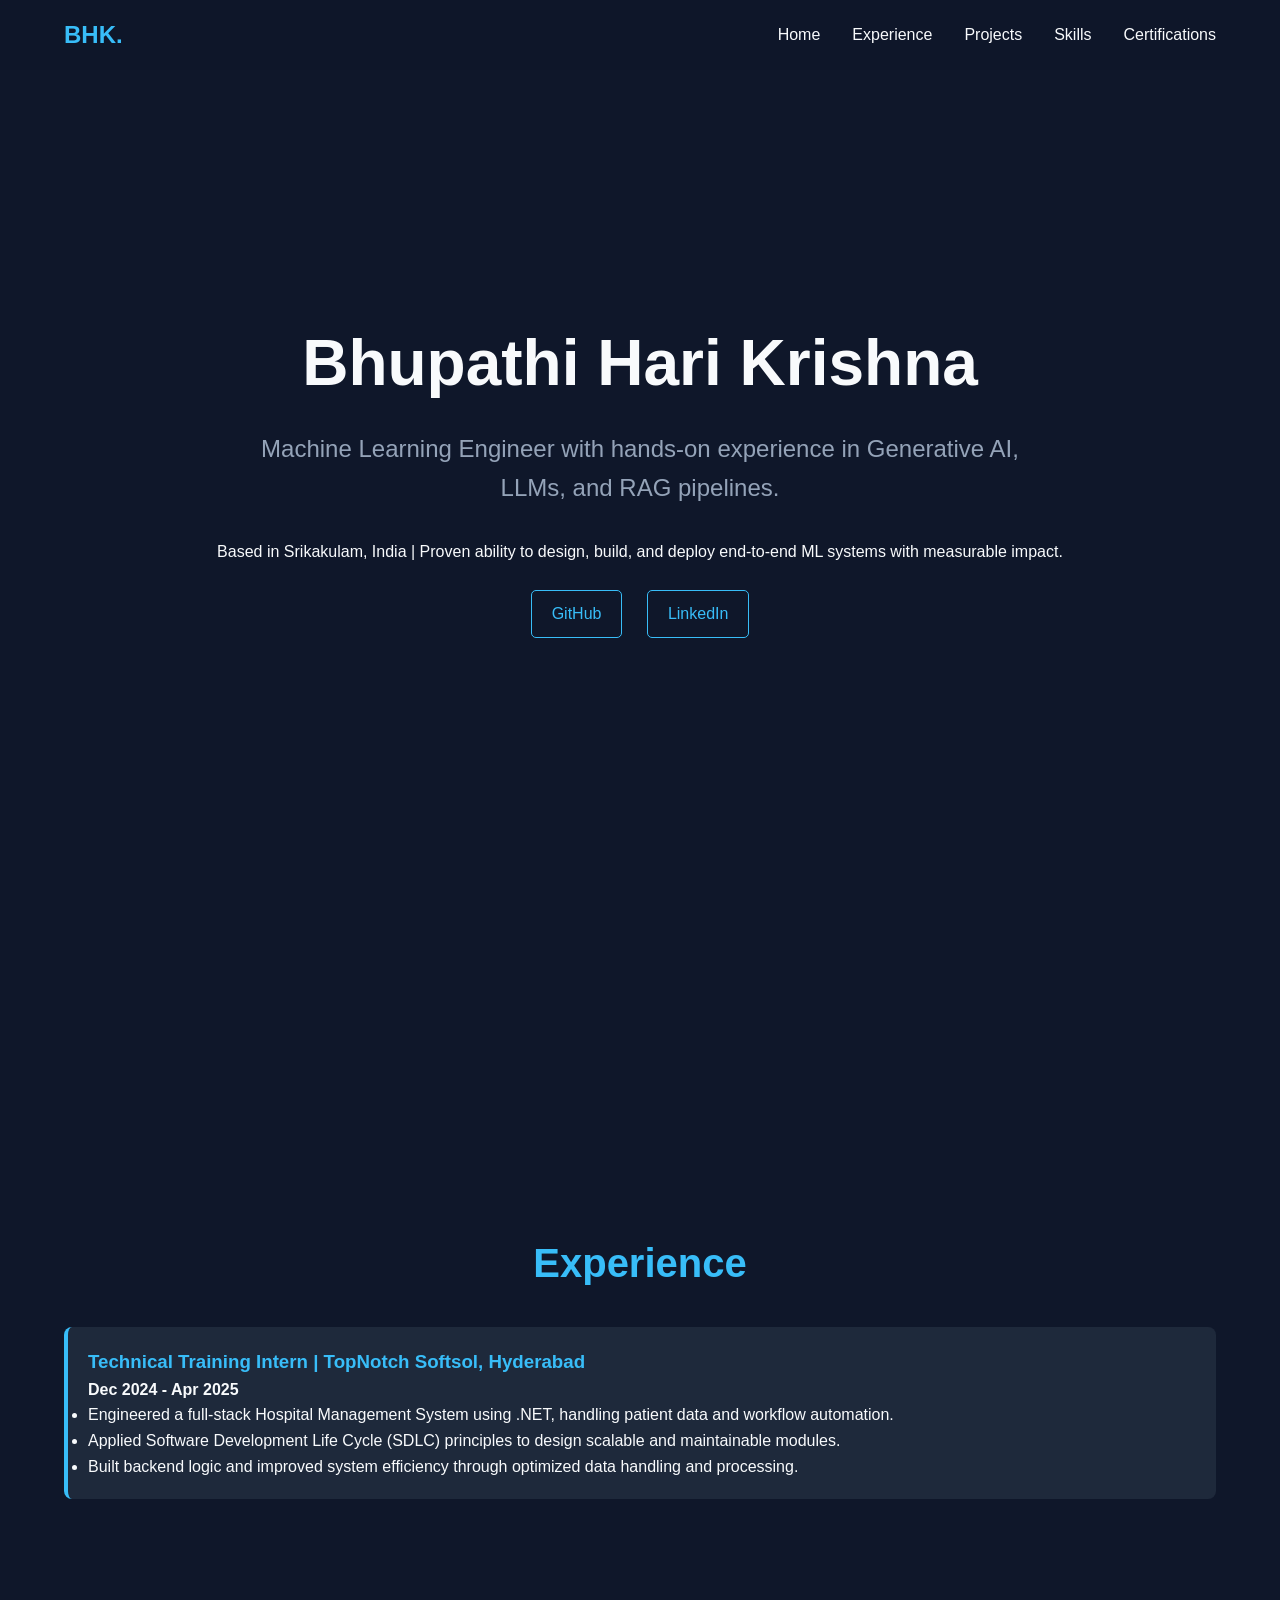
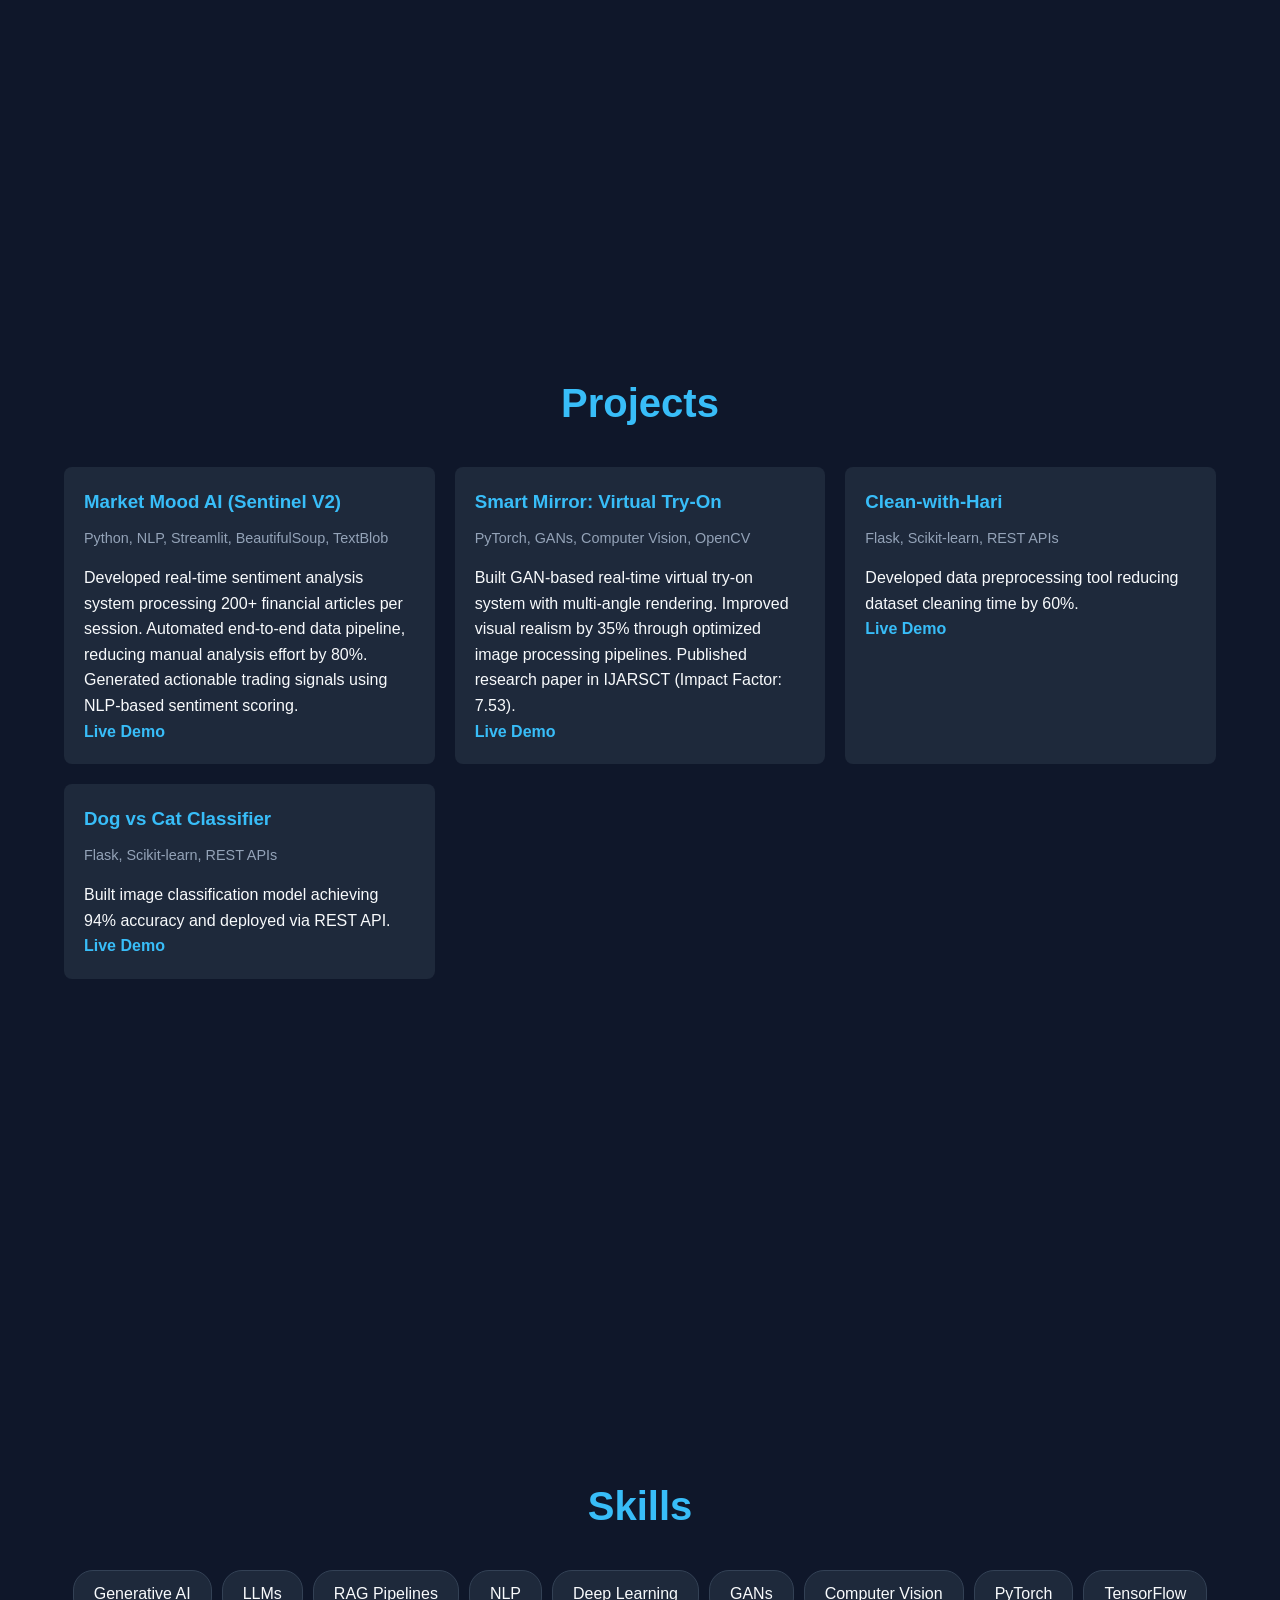
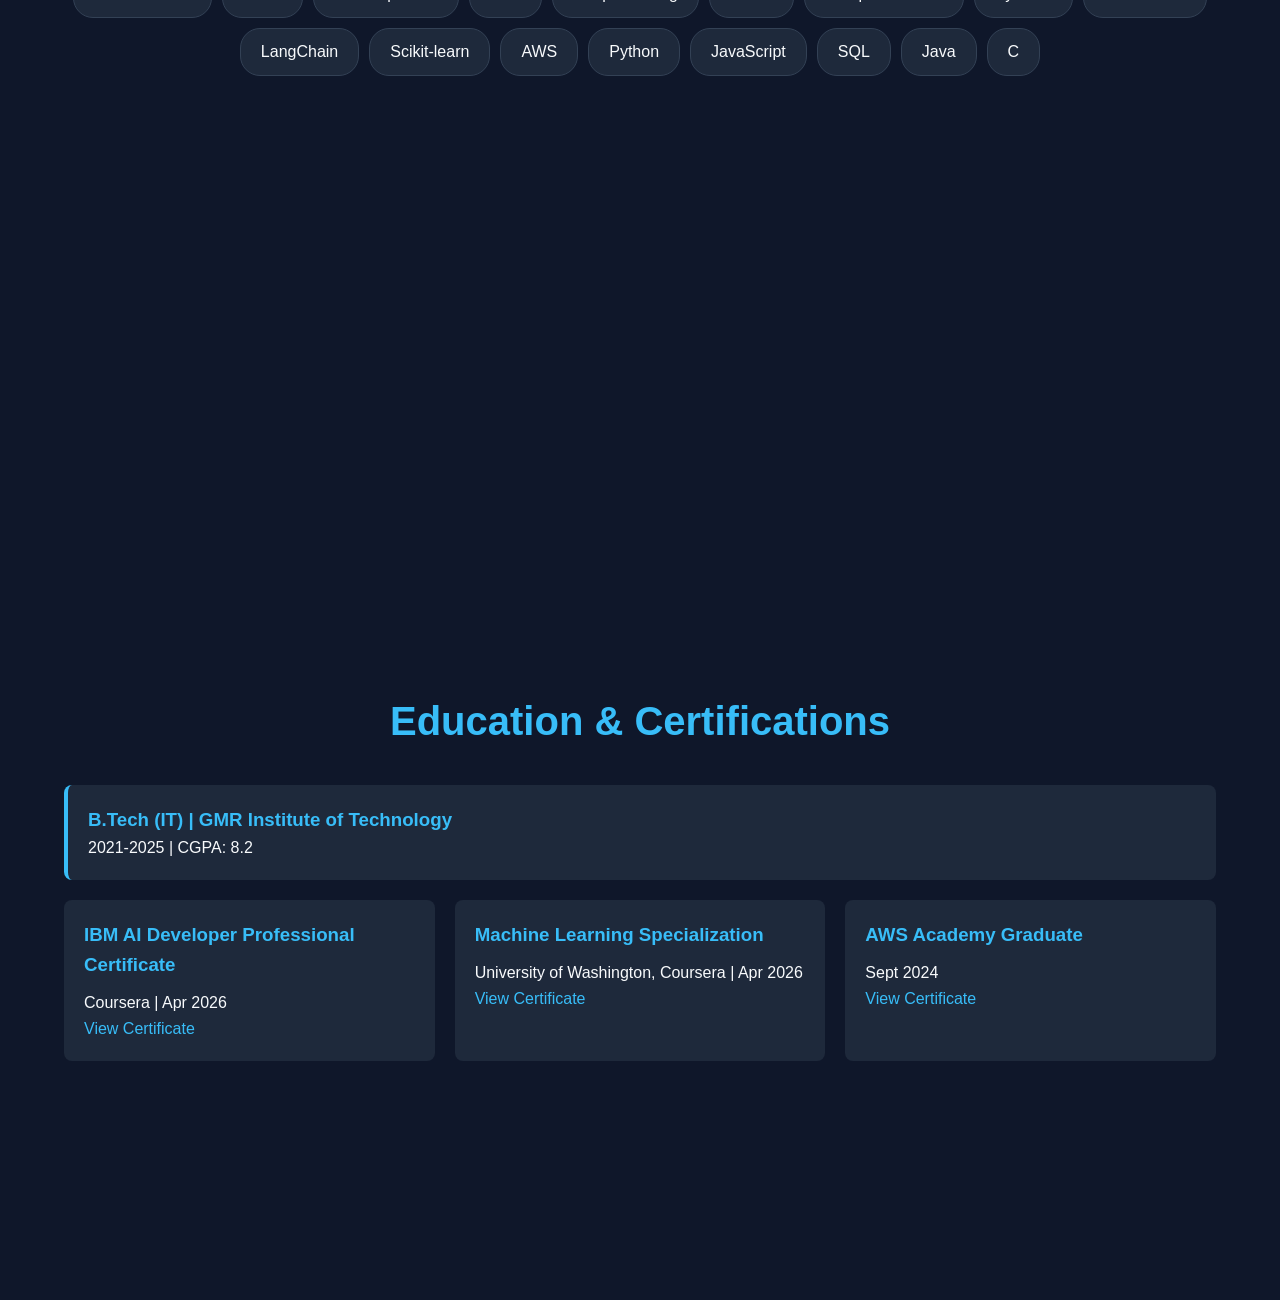
==== index.html @ 7063c3dd "Rename portfolio_new__/index.html to index.html" ====
<!DOCTYPE html>
<html lang="en">
<head>
    <meta charset="UTF-8">
    <meta name="viewport" content="width=device-width, initial-scale=1.0">
    <title>Bhupathi Hari Krishna - Portfolio</title>
    <link rel="stylesheet" href="index.css">
</head>
<body>

    <nav>
        <h1>BHK.</h1>
        <ul>
            <li><a href="#home">Home</a></li>
            <li><a href="#experience">Experience</a></li>
            <li><a href="#projects">Projects</a></li>
            <li><a href="#skills">Skills</a></li>
            <li><a href="#certifications">Certifications</a></li>
        </ul>
    </nav>

    <section id="home">
        <h1>Bhupathi Hari Krishna</h1>
        <p class="subtitle">Machine Learning Engineer with hands-on experience in Generative AI, LLMs, and RAG pipelines.</p>
        <p>Based in Srikakulam, India | Proven ability to design, build, and deploy end-to-end ML systems with measurable impact.</p>
        <br>
        <div class="social-links">
            <a href="https://github.com/harikrishna376" target="_blank">GitHub</a>
            <a href="https://www.linkedin.com/in/hari-krishna-bhupathi-a29a88273/" target="_blank">LinkedIn</a>
        </div>
    </section>

    <section id="experience">
        <h2>Experience</h2>
        <div class="timeline-item">
            <h3>Technical Training Intern | TopNotch Softsol, Hyderabad</h3>
            <p><strong>Dec 2024 - Apr 2025</strong></p>
            <ul>
                <li>Engineered a full-stack Hospital Management System using .NET, handling patient data and workflow automation.</li>
                <li>Applied Software Development Life Cycle (SDLC) principles to design scalable and maintainable modules.</li>
                <li>Built backend logic and improved system efficiency through optimized data handling and processing.</li>
            </ul>
        </div>
    </section>

    <section id="projects">
        <h2>Projects</h2>
        <div class="projects-grid">
            
            <div class="project-card">
                <h3>Market Mood AI (Sentinel V2)</h3>
                <p class="tech-stack">Python, NLP, Streamlit, BeautifulSoup, TextBlob</p>
                <p>Developed real-time sentiment analysis system processing 200+ financial articles per session. Automated end-to-end data pipeline, reducing manual analysis effort by 80%. Generated actionable trading signals using NLP-based sentiment scoring.</p>
                <div class="project-links">
                    <a href="https://ai-market-sentinel-v2-hv58xxeqde9lngqjwxs9ed.streamlit.app/" target="_blank">Live Demo</a>
                </div>
            </div>

            <div class="project-card">
                <h3>Smart Mirror: Virtual Try-On</h3>
                <p class="tech-stack">PyTorch, GANs, Computer Vision, OpenCV</p>
                <p>Built GAN-based real-time virtual try-on system with multi-angle rendering. Improved visual realism by 35% through optimized image processing pipelines. Published research paper in IJARSCT (Impact Factor: 7.53).</p>
                <div class="project-links">
                    <a href="https://ai-virtual-tryon-engine.streamlit.app/" target="_blank">Live Demo</a>
                </div>
            </div>

            <div class="project-card">
                <h3>Clean-with-Hari</h3>
                <p class="tech-stack">Flask, Scikit-learn, REST APIs</p>
                <p>Developed data preprocessing tool reducing dataset cleaning time by 60%.</p>
                <div class="project-links">
                    <a href="https://clean-with-hari.streamlit.app/" target="_blank">Live Demo</a>
                </div>
            </div>

            <div class="project-card">
                <h3>Dog vs Cat Classifier</h3>
                <p class="tech-stack">Flask, Scikit-learn, REST APIs</p>
                <p>Built image classification model achieving 94% accuracy and deployed via REST API.</p>
                <div class="project-links">
                    <a href="https://dogvscat-cx.streamlit.app/" target="_blank">Live Demo</a>
                </div>
            </div>

        </div>
    </section>

    <section id="skills">
        <h2>Skills</h2>
        <div class="skills-container">
            <div class="skill-tag">Generative AI</div>
            <div class="skill-tag">LLMs</div>
            <div class="skill-tag">RAG Pipelines</div>
            <div class="skill-tag">NLP</div>
            <div class="skill-tag">Deep Learning</div>
            <div class="skill-tag">GANs</div>
            <div class="skill-tag">Computer Vision</div>
            
            <div class="skill-tag">PyTorch</div>
            <div class="skill-tag">TensorFlow</div>
            <div class="skill-tag">LangChain</div>
            <div class="skill-tag">Scikit-learn</div>
            <div class="skill-tag">AWS</div>
            
            <div class="skill-tag">Python</div>
            <div class="skill-tag">JavaScript</div>
            <div class="skill-tag">SQL</div>
            <div class="skill-tag">Java</div>
            <div class="skill-tag">C</div>
        </div>
    </section>

    <section id="certifications">
        <h2>Education & Certifications</h2>
        
        <div class="timeline-item">
            <h3>B.Tech (IT) | GMR Institute of Technology</h3>
            <p>2021-2025 | CGPA: 8.2</p>
        </div>

        <div class="projects-grid">
            <div class="project-card">
                <h3>IBM AI Developer Professional Certificate</h3>
                <p>Coursera | Apr 2026</p>
                <a href="https://github.com/harikrishna376/portfolio_new__/blob/main/public/ibm%20ai%20developer.pdf" target="_blank" style="color: var(--accent-color); text-decoration: none;">View Certificate</a>
            </div>
            <div class="project-card">
                <h3>Machine Learning Specialization</h3>
                <p>University of Washington, Coursera | Apr 2026</p>
                <a href="https://github.com/harikrishna376/portfolio_new__/blob/main/public/PYTHON%20COURSERA.pdf" target="_blank" style="color: var(--accent-color); text-decoration: none;">View Certificate</a>
            </div>
            <div class="project-card">
                <h3>AWS Academy Graduate</h3>
                <p>Sept 2024</p>
                <a href="https://github.com/harikrishna376/portfolio_new__/blob/main/public/aws%20cloud%20partitioner%20essentials.pdf" target="_blank" style="color: var(--accent-color); text-decoration: none;">View Certificate</a>
            </div>
        </div>
    </section>

    <script src="index.js"></script>
</body>
</html>
---- index.css ----
:root {
    --bg-color: #0f172a;
    --text-color: #f8fafc;
    --accent-color: #38bdf8;
    --card-bg: #1e293b;
    --nav-bg: rgba(15, 23, 42, 0.9);
}

* {
    margin: 0;
    padding: 0;
    box-sizing: border-box;
    font-family: 'Segoe UI', Tahoma, Geneva, Verdana, sans-serif;
}

body {
    background-color: var(--bg-color);
    color: var(--text-color);
    line-height: 1.6;
}

/* Navigation */
nav {
    position: fixed;
    top: 0;
    width: 100%;
    background: var(--nav-bg);
    padding: 1rem 5%;
    display: flex;
    justify-content: space-between;
    align-items: center;
    z-index: 1000;
    backdrop-filter: blur(10px);
}

nav h1 {
    font-size: 1.5rem;
    color: var(--accent-color);
}

nav ul {
    display: flex;
    list-style: none;
    gap: 2rem;
}

nav a {
    color: var(--text-color);
    text-decoration: none;
    font-weight: 500;
    transition: color 0.3s;
}

nav a:hover {
    color: var(--accent-color);
}

/* Sections */
section {
    padding: 100px 5% 50px;
    min-height: 100vh;
    display: flex;
    flex-direction: column;
    justify-content: center;
}

h2 {
    font-size: 2.5rem;
    margin-bottom: 2rem;
    color: var(--accent-color);
    text-align: center;
}

/* Hero Section */
#home {
    text-align: center;
}

#home h1 {
    font-size: 4rem;
    margin-bottom: 1rem;
}

#home p.subtitle {
    font-size: 1.5rem;
    color: #94a3b8;
    max-width: 800px;
    margin: 0 auto 2rem;
}

.social-links a {
    display: inline-block;
    margin: 0 10px;
    padding: 10px 20px;
    border: 1px solid var(--accent-color);
    border-radius: 5px;
    color: var(--accent-color);
    text-decoration: none;
    transition: all 0.3s;
}

.social-links a:hover {
    background: var(--accent-color);
    color: var(--bg-color);
}

/* Experience & Education */
.timeline-item {
    background: var(--card-bg);
    padding: 20px;
    border-radius: 8px;
    margin-bottom: 20px;
    border-left: 4px solid var(--accent-color);
}

.timeline-item h3 {
    color: var(--accent-color);
}

/* Projects Grid */
.projects-grid {
    display: grid;
    grid-template-columns: repeat(auto-fit, minmax(300px, 1fr));
    gap: 20px;
}

.project-card {
    background: var(--card-bg);
    padding: 20px;
    border-radius: 8px;
    transition: transform 0.3s;
}

.project-card:hover {
    transform: translateY(-5px);
}

.project-card h3 {
    margin-bottom: 10px;
    color: var(--accent-color);
}

.tech-stack {
    font-size: 0.9rem;
    color: #94a3b8;
    margin-bottom: 15px;
}

.project-links a {
    color: var(--accent-color);
    text-decoration: none;
    margin-right: 15px;
    font-weight: bold;
}

/* Skills */
.skills-container {
    display: flex;
    flex-wrap: wrap;
    gap: 10px;
    justify-content: center;
}

.skill-tag {
    background: var(--card-bg);
    padding: 10px 20px;
    border-radius: 20px;
    border: 1px solid #334155;
}

/* Animation Classes */
.fade-in {
    opacity: 0;
    transform: translateY(30px);
    transition: opacity 0.8s ease-out, transform 0.8s ease-out;
}

.fade-in.appear {
    opacity: 1;
    transform: translateY(0);
}

/* Staggered delay for skills */
.skill-tag.fade-in {
    transition-delay: 0.1s;
}

/* Responsive */
@media (max-width: 768px) {
    nav ul {
        display: none; 
    }
    #home h1 {
        font-size: 2.5rem;
    }
}
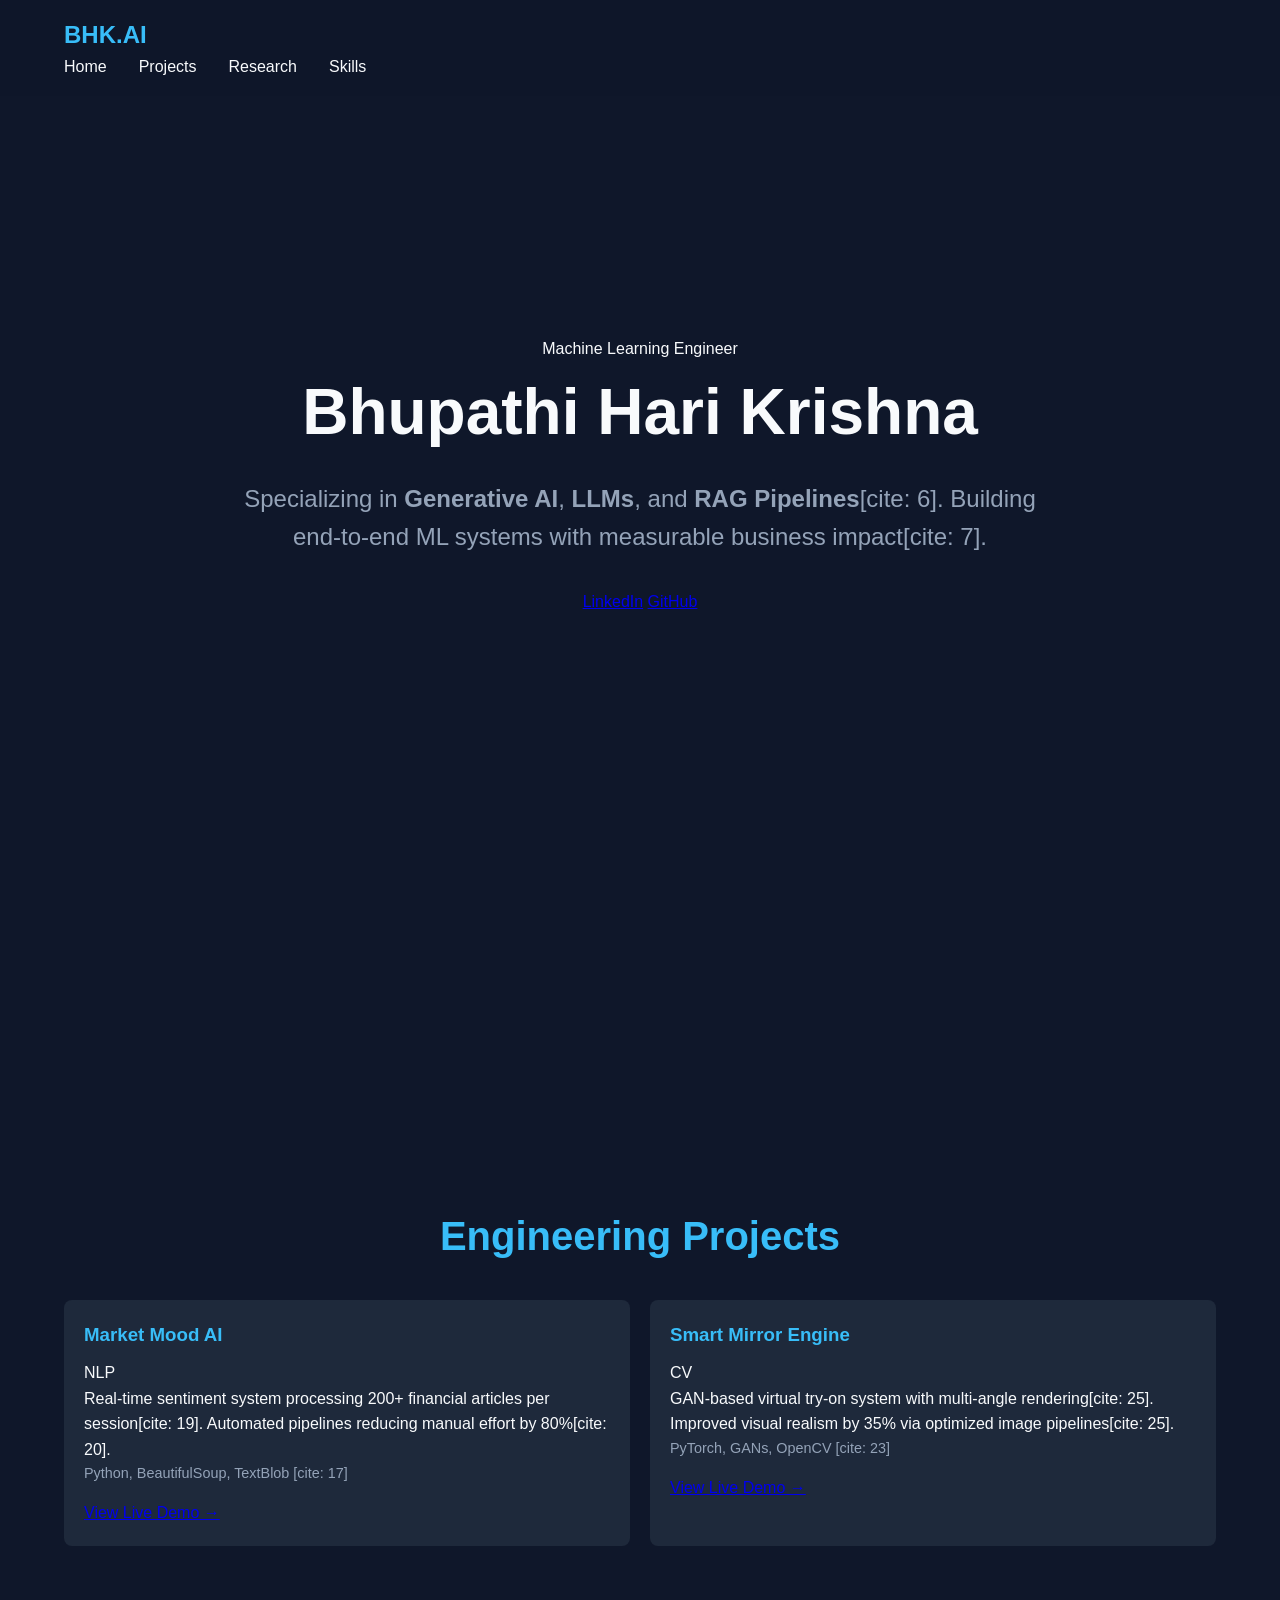
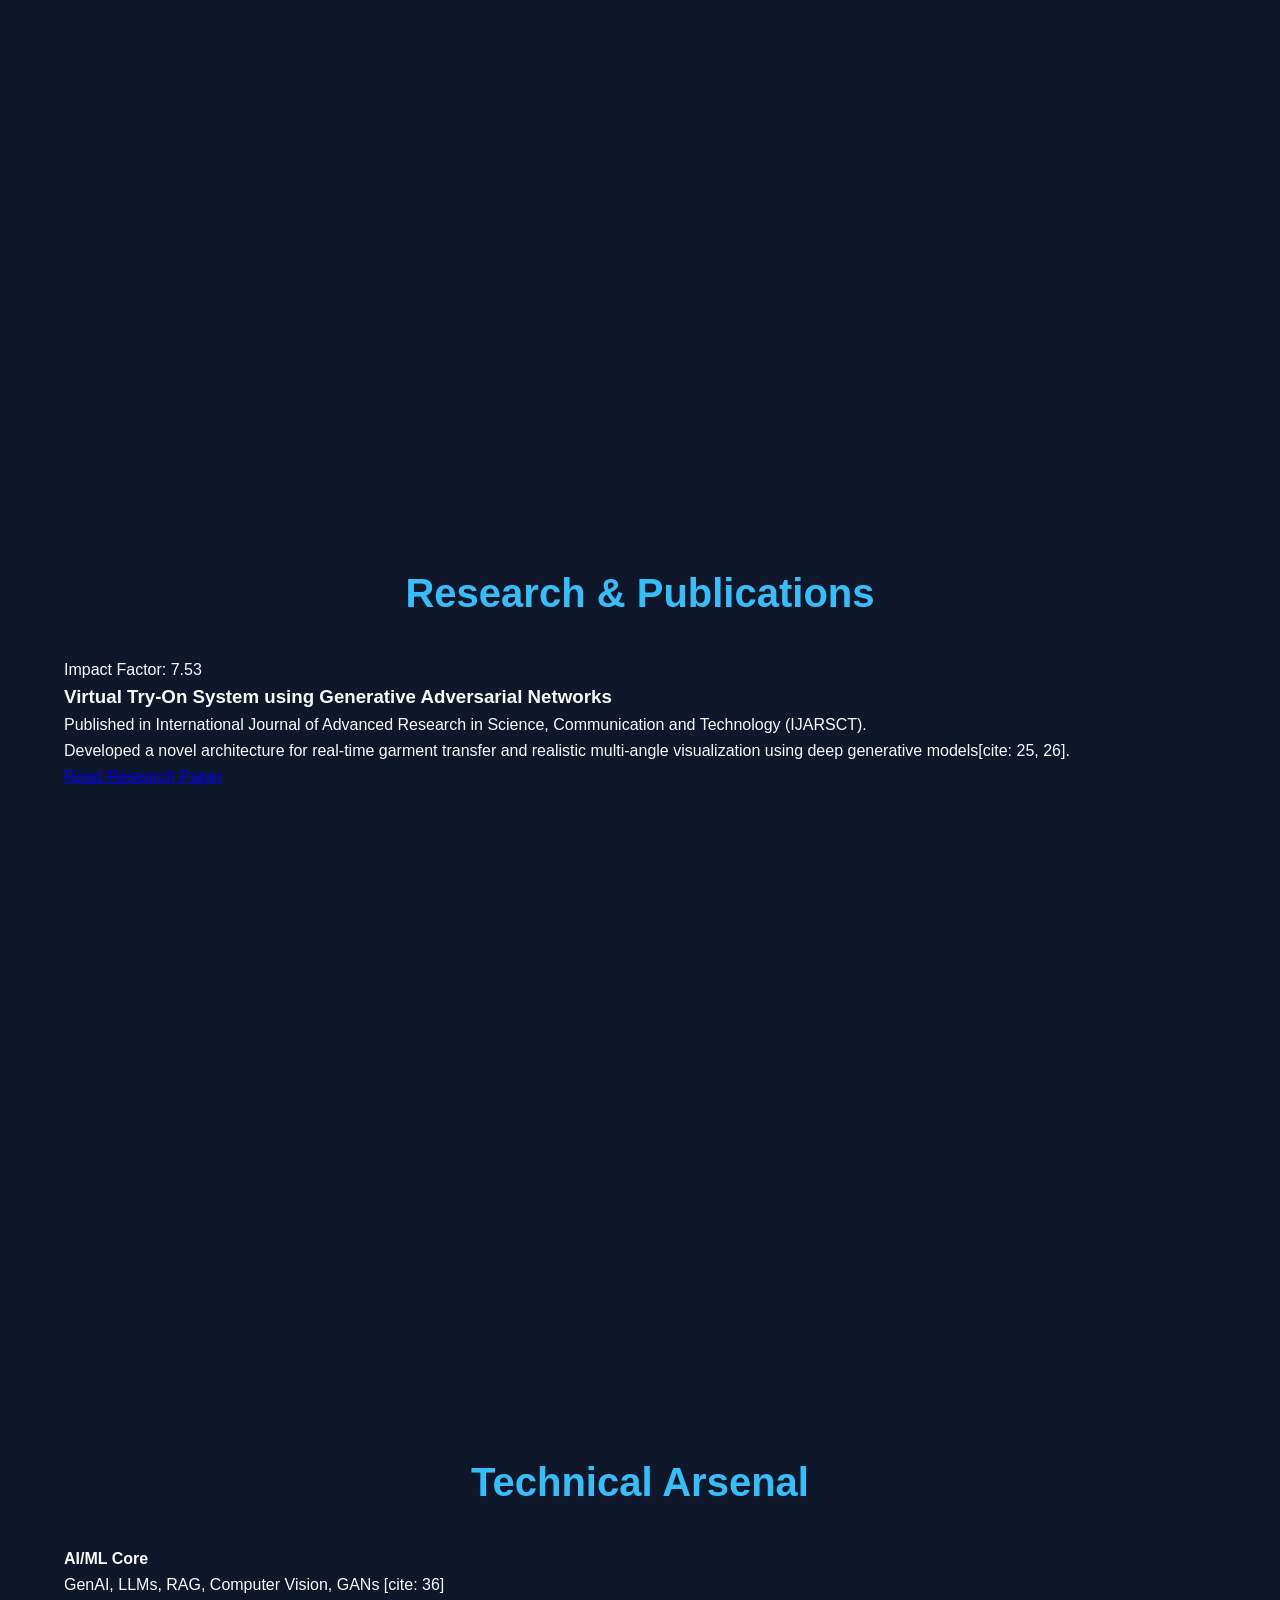
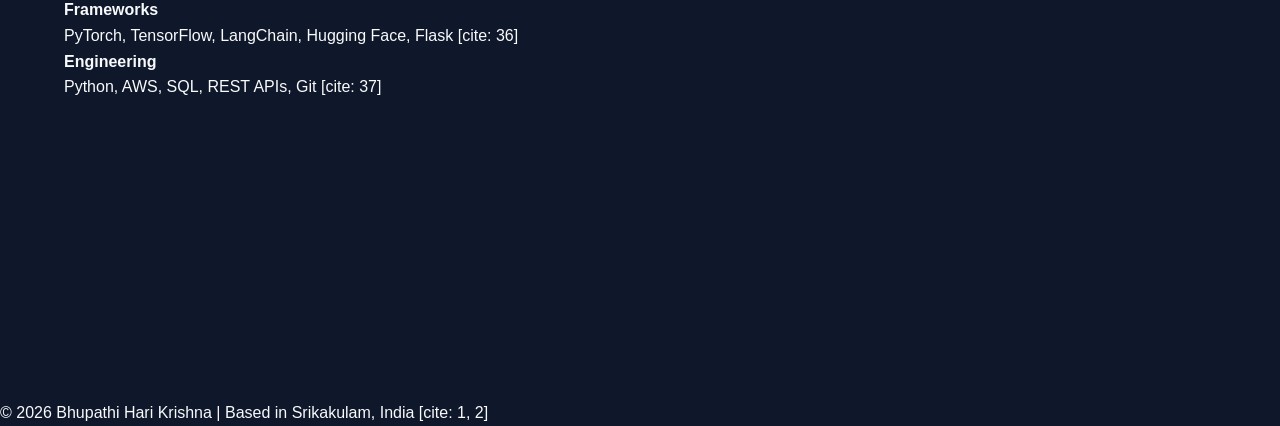
==== commit 7aab08e6: "Update index.html" ====
--- a/index.html
+++ b/index.html
@@ -3,141 +3,98 @@
 <head>
     <meta charset="UTF-8">
     <meta name="viewport" content="width=device-width, initial-scale=1.0">
-    <title>Bhupathi Hari Krishna - Portfolio</title>
+    <title>Bhupathi Hari Krishna | AI & ML Engineer</title>
     <link rel="stylesheet" href="index.css">
+    <link href="https://fonts.googleapis.com/css2?family=Inter:wght@300;400;600;800&display=swap" rel="stylesheet">
 </head>
 <body>
 
     <nav>
-        <h1>BHK.</h1>
-        <ul>
-            <li><a href="#home">Home</a></li>
-            <li><a href="#experience">Experience</a></li>
-            <li><a href="#projects">Projects</a></li>
-            <li><a href="#skills">Skills</a></li>
-            <li><a href="#certifications">Certifications</a></li>
-        </ul>
+        <div class="nav-container">
+            <h1>BHK<span>.</span>AI</h1>
+            <ul>
+                <li><a href="#home">Home</a></li>
+                <li><a href="#projects">Projects</a></li>
+                <li><a href="#research">Research</a></li>
+                <li><a href="#skills">Skills</a></li>
+            </ul>
+        </div>
     </nav>
 
     <section id="home">
-        <h1>Bhupathi Hari Krishna</h1>
-        <p class="subtitle">Machine Learning Engineer with hands-on experience in Generative AI, LLMs, and RAG pipelines.</p>
-        <p>Based in Srikakulam, India | Proven ability to design, build, and deploy end-to-end ML systems with measurable impact.</p>
-        <br>
-        <div class="social-links">
-            <a href="https://github.com/harikrishna376" target="_blank">GitHub</a>
-            <a href="https://www.linkedin.com/in/hari-krishna-bhupathi-a29a88273/" target="_blank">LinkedIn</a>
-        </div>
-    </section>
-
-    <section id="experience">
-        <h2>Experience</h2>
-        <div class="timeline-item">
-            <h3>Technical Training Intern | TopNotch Softsol, Hyderabad</h3>
-            <p><strong>Dec 2024 - Apr 2025</strong></p>
-            <ul>
-                <li>Engineered a full-stack Hospital Management System using .NET, handling patient data and workflow automation.</li>
-                <li>Applied Software Development Life Cycle (SDLC) principles to design scalable and maintainable modules.</li>
-                <li>Built backend logic and improved system efficiency through optimized data handling and processing.</li>
-            </ul>
+        <div class="hero">
+            <span class="badge">Machine Learning Engineer</span>
+            <h1>Bhupathi Hari Krishna</h1>
+            <p class="subtitle">Specializing in <strong>Generative AI</strong>, <strong>LLMs</strong>, and <strong>RAG Pipelines</strong>[cite: 6]. Building end-to-end ML systems with measurable business impact[cite: 7].</p>
+            <div class="cta-group">
+                <a href="https://www.linkedin.com/in/hari-krishna-bhupathi-a29a88273/" class="btn-primary" target="_blank">LinkedIn</a>
+                <a href="https://github.com/harikrishna376" class="btn-secondary" target="_blank">GitHub</a>
+            </div>
         </div>
     </section>
 
     <section id="projects">
-        <h2>Projects</h2>
+        <h2>Engineering Projects</h2>
         <div class="projects-grid">
-            
             <div class="project-card">
-                <h3>Market Mood AI (Sentinel V2)</h3>
-                <p class="tech-stack">Python, NLP, Streamlit, BeautifulSoup, TextBlob</p>
-                <p>Developed real-time sentiment analysis system processing 200+ financial articles per session. Automated end-to-end data pipeline, reducing manual analysis effort by 80%. Generated actionable trading signals using NLP-based sentiment scoring.</p>
-                <div class="project-links">
-                    <a href="https://ai-market-sentinel-v2-hv58xxeqde9lngqjwxs9ed.streamlit.app/" target="_blank">Live Demo</a>
+                <div class="card-header">
+                    <h3>Market Mood AI</h3>
+                    <span class="tag">NLP</span>
                 </div>
+                <p>Real-time sentiment system processing 200+ financial articles per session[cite: 19]. Automated pipelines reducing manual effort by 80%[cite: 20].</p>
+                <div class="tech-stack">Python, BeautifulSoup, TextBlob [cite: 17]</div>
+                <a href="https://ai-market-sentinel-v2-hv58xxeqde9lngqjwxs9ed.streamlit.app/" class="btn-link" target="_blank">View Live Demo →</a>
             </div>
 
             <div class="project-card">
-                <h3>Smart Mirror: Virtual Try-On</h3>
-                <p class="tech-stack">PyTorch, GANs, Computer Vision, OpenCV</p>
-                <p>Built GAN-based real-time virtual try-on system with multi-angle rendering. Improved visual realism by 35% through optimized image processing pipelines. Published research paper in IJARSCT (Impact Factor: 7.53).</p>
-                <div class="project-links">
-                    <a href="https://ai-virtual-tryon-engine.streamlit.app/" target="_blank">Live Demo</a>
+                <div class="card-header">
+                    <h3>Smart Mirror Engine</h3>
+                    <span class="tag">CV</span>
                 </div>
+                <p>GAN-based virtual try-on system with multi-angle rendering[cite: 25]. Improved visual realism by 35% via optimized image pipelines[cite: 25].</p>
+                <div class="tech-stack">PyTorch, GANs, OpenCV [cite: 23]</div>
+                <a href="https://ai-virtual-tryon-engine.streamlit.app/" class="btn-link" target="_blank">View Live Demo →</a>
             </div>
+        </div>
+    </section>
 
-            <div class="project-card">
-                <h3>Clean-with-Hari</h3>
-                <p class="tech-stack">Flask, Scikit-learn, REST APIs</p>
-                <p>Developed data preprocessing tool reducing dataset cleaning time by 60%.</p>
-                <div class="project-links">
-                    <a href="https://clean-with-hari.streamlit.app/" target="_blank">Live Demo</a>
-                </div>
+    <section id="research">
+        <div class="research-container">
+            <div class="research-header">
+                <h2>Research & Publications</h2>
+                <span class="impact-factor">Impact Factor: 7.53</span>
             </div>
-
-            <div class="project-card">
-                <h3>Dog vs Cat Classifier</h3>
-                <p class="tech-stack">Flask, Scikit-learn, REST APIs</p>
-                <p>Built image classification model achieving 94% accuracy and deployed via REST API.</p>
-                <div class="project-links">
-                    <a href="https://dogvscat-cx.streamlit.app/" target="_blank">Live Demo</a>
-                </div>
+            <div class="research-card">
+                <h3>Virtual Try-On System using Generative Adversarial Networks</h3>
+                <p class="journal">Published in International Journal of Advanced Research in Science, Communication and Technology (IJARSCT).</p>
+                <p class="abstract">Developed a novel architecture for real-time garment transfer and realistic multi-angle visualization using deep generative models[cite: 25, 26].</p>
+                <a href="https://github.com/harikrishna376/portfolio_new__/blob/main/public/MAIN_PROJECT_PUBLICATION.pdf" class="btn-primary" target="_blank">Read Research Paper</a>
             </div>
-
         </div>
     </section>
 
     <section id="skills">
-        <h2>Skills</h2>
-        <div class="skills-container">
-            <div class="skill-tag">Generative AI</div>
-            <div class="skill-tag">LLMs</div>
-            <div class="skill-tag">RAG Pipelines</div>
-            <div class="skill-tag">NLP</div>
-            <div class="skill-tag">Deep Learning</div>
-            <div class="skill-tag">GANs</div>
-            <div class="skill-tag">Computer Vision</div>
-            
-            <div class="skill-tag">PyTorch</div>
-            <div class="skill-tag">TensorFlow</div>
-            <div class="skill-tag">LangChain</div>
-            <div class="skill-tag">Scikit-learn</div>
-            <div class="skill-tag">AWS</div>
-            
-            <div class="skill-tag">Python</div>
-            <div class="skill-tag">JavaScript</div>
-            <div class="skill-tag">SQL</div>
-            <div class="skill-tag">Java</div>
-            <div class="skill-tag">C</div>
-        </div>
-    </section>
-
-    <section id="certifications">
-        <h2>Education & Certifications</h2>
-        
-        <div class="timeline-item">
-            <h3>B.Tech (IT) | GMR Institute of Technology</h3>
-            <p>2021-2025 | CGPA: 8.2</p>
-        </div>
-
-        <div class="projects-grid">
-            <div class="project-card">
-                <h3>IBM AI Developer Professional Certificate</h3>
-                <p>Coursera | Apr 2026</p>
-                <a href="https://github.com/harikrishna376/portfolio_new__/blob/main/public/ibm%20ai%20developer.pdf" target="_blank" style="color: var(--accent-color); text-decoration: none;">View Certificate</a>
+        <h2>Technical Arsenal</h2>
+        <div class="skills-grid">
+            <div class="skill-category">
+                <h4>AI/ML Core</h4>
+                <p>GenAI, LLMs, RAG, Computer Vision, GANs [cite: 36]</p>
             </div>
-            <div class="project-card">
-                <h3>Machine Learning Specialization</h3>
-                <p>University of Washington, Coursera | Apr 2026</p>
-                <a href="https://github.com/harikrishna376/portfolio_new__/blob/main/public/PYTHON%20COURSERA.pdf" target="_blank" style="color: var(--accent-color); text-decoration: none;">View Certificate</a>
+            <div class="skill-category">
+                <h4>Frameworks</h4>
+                <p>PyTorch, TensorFlow, LangChain, Hugging Face, Flask [cite: 36]</p>
             </div>
-            <div class="project-card">
-                <h3>AWS Academy Graduate</h3>
-                <p>Sept 2024</p>
-                <a href="https://github.com/harikrishna376/portfolio_new__/blob/main/public/aws%20cloud%20partitioner%20essentials.pdf" target="_blank" style="color: var(--accent-color); text-decoration: none;">View Certificate</a>
+            <div class="skill-category">
+                <h4>Engineering</h4>
+                <p>Python, AWS, SQL, REST APIs, Git [cite: 37]</p>
             </div>
         </div>
     </section>
 
+    <footer>
+        <p>© 2026 Bhupathi Hari Krishna | Based in Srikakulam, India [cite: 1, 2]</p>
+    </footer>
+
     <script src="index.js"></script>
 </body>
 </html>
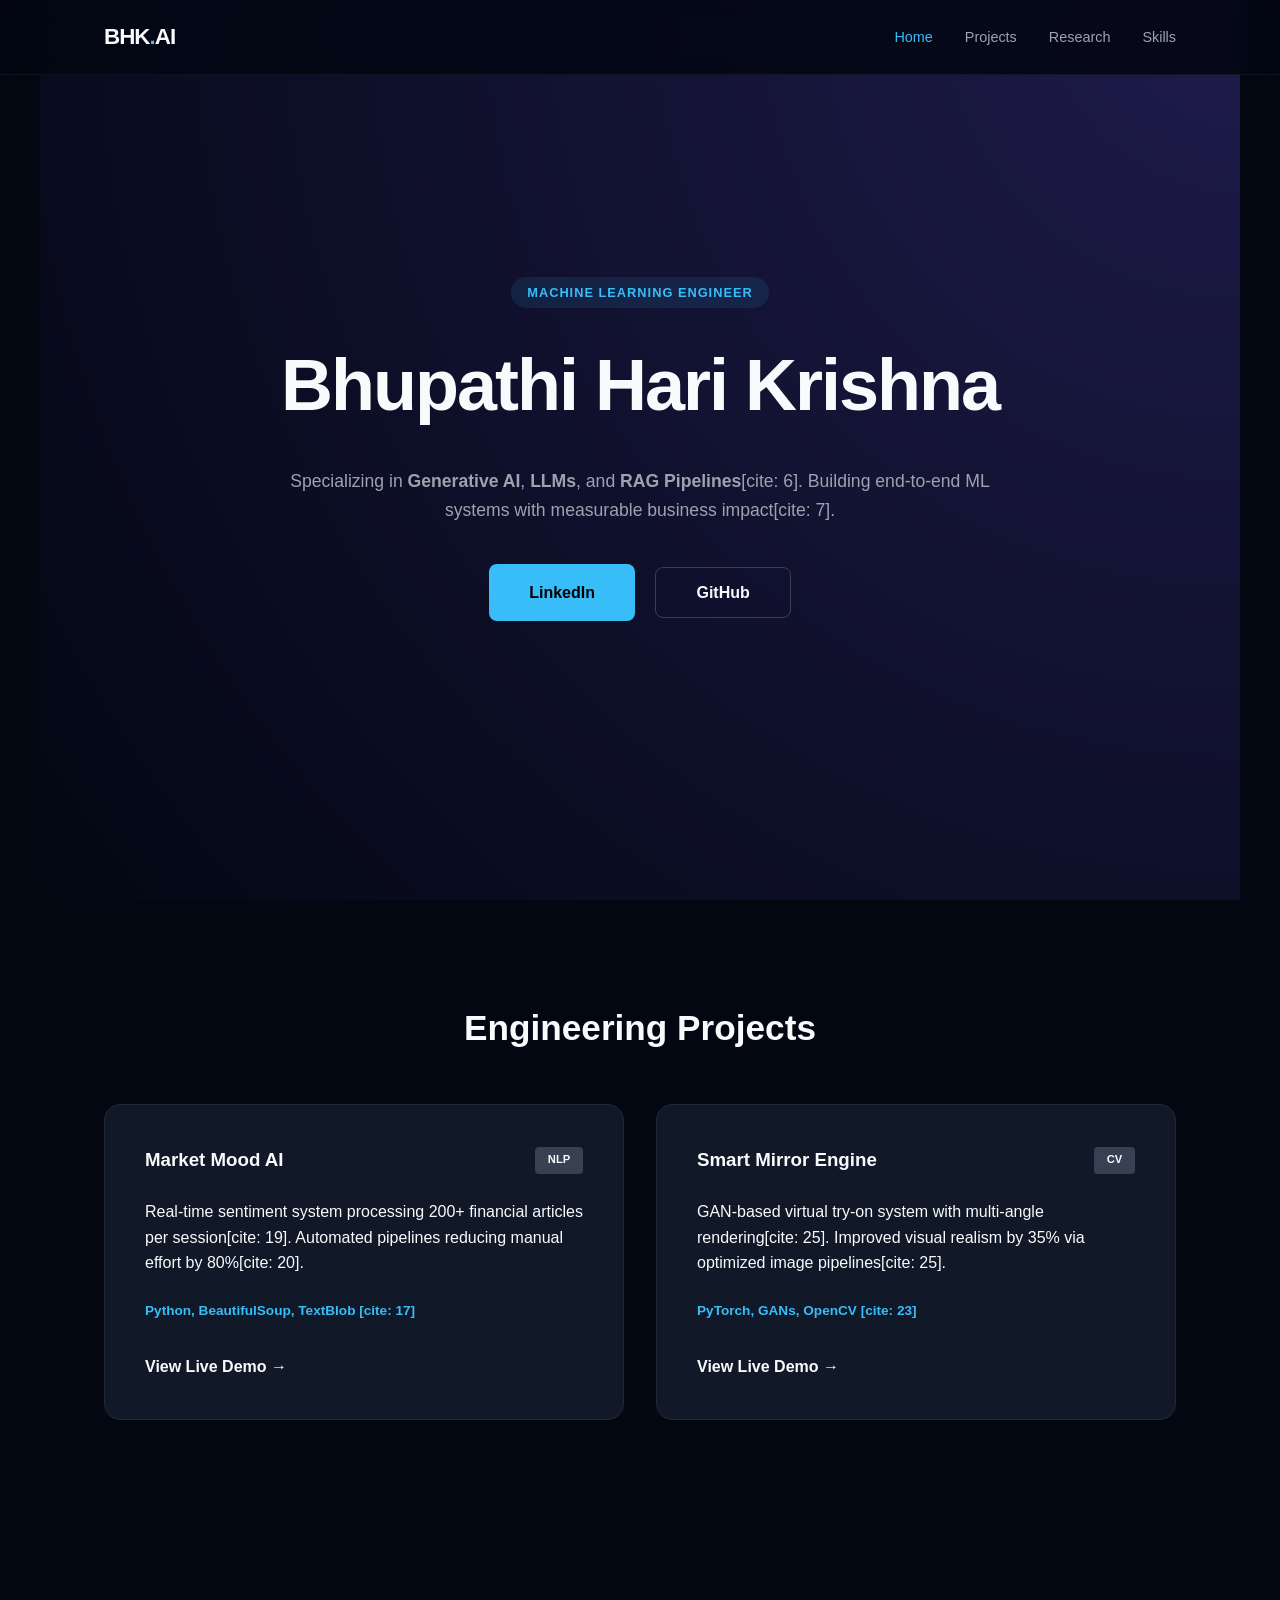
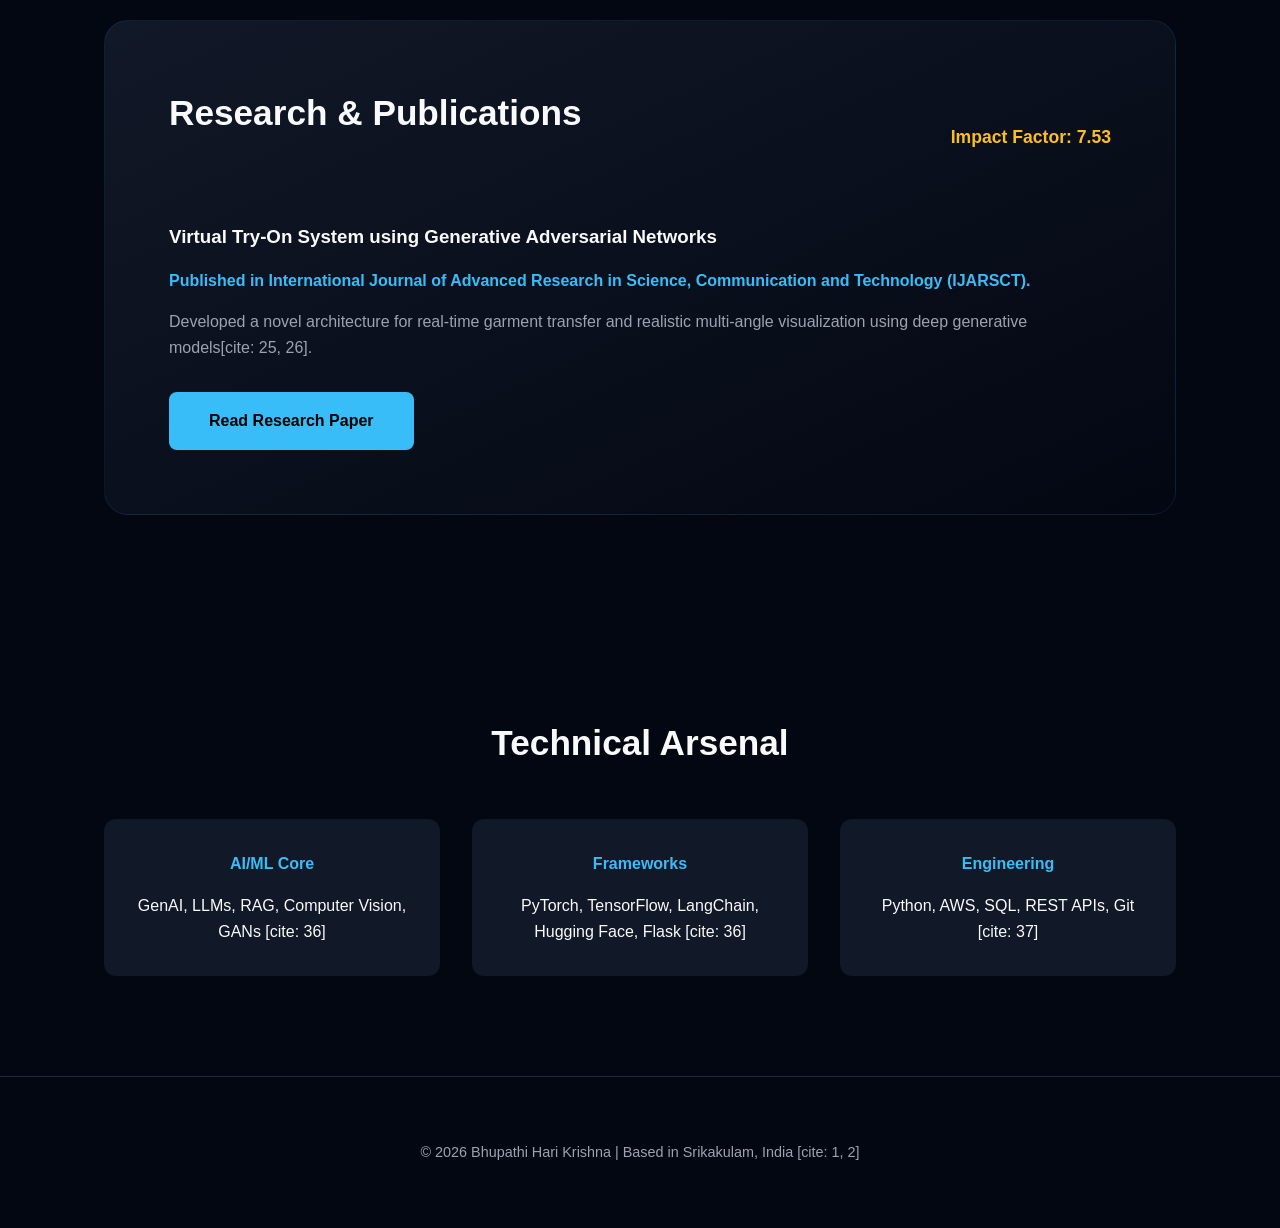
==== commit 7a316844: "Update index.html" ====
--- a/index.html
+++ b/index.html
@@ -4,7 +4,7 @@
     <meta charset="UTF-8">
     <meta name="viewport" content="width=device-width, initial-scale=1.0">
     <title>Bhupathi Hari Krishna | AI & ML Engineer</title>
-    <link rel="stylesheet" href="index.css">
+    <link rel="stylesheet" href="style.css">
     <link href="https://fonts.googleapis.com/css2?family=Inter:wght@300;400;600;800&display=swap" rel="stylesheet">
 </head>
 <body>
--- a/style.css
+++ b/style.css
@@ -0,0 +1,240 @@
+:root {
+    --bg: #030712;
+    --card: #111827;
+    --accent: #38bdf8;
+    --accent-glow: rgba(56, 189, 248, 0.3);
+    --text: #f9fafb;
+    --text-dim: #9ca3af;
+    --nav-bg: rgba(3, 7, 18, 0.85);
+}
+
+* {
+    margin: 0;
+    padding: 0;
+    box-sizing: border-box;
+    font-family: 'Inter', sans-serif;
+}
+
+body {
+    background-color: var(--bg);
+    color: var(--text);
+    line-height: 1.6;
+    overflow-x: hidden;
+}
+
+/* Glass-morphism Nav */
+nav {
+    position: fixed;
+    top: 0;
+    width: 100%;
+    background: var(--nav-bg);
+    backdrop-filter: blur(12px);
+    z-index: 1000;
+    border-bottom: 1px solid rgba(255,255,255,0.05);
+}
+
+.nav-container {
+    max-width: 1200px;
+    margin: 0 auto;
+    padding: 1.2rem 5%;
+    display: flex;
+    justify-content: space-between;
+    align-items: center;
+}
+
+nav h1 {
+    font-size: 1.4rem;
+    font-weight: 800;
+    letter-spacing: -1px;
+}
+
+nav h1 span { color: var(--accent); }
+
+nav ul { display: flex; list-style: none; gap: 2rem; }
+
+nav a {
+    text-decoration: none;
+    color: var(--text-dim);
+    font-weight: 500;
+    font-size: 0.9rem;
+    transition: 0.3s;
+}
+
+nav a:hover { color: var(--accent); }
+
+/* Hero Section */
+#home {
+    height: 100vh;
+    display: flex;
+    align-items: center;
+    justify-content: center;
+    text-align: center;
+    background: radial-gradient(circle at top right, #1e1b4b, transparent);
+}
+
+.badge {
+    background: rgba(56, 189, 248, 0.1);
+    color: var(--accent);
+    padding: 0.5rem 1rem;
+    border-radius: 99px;
+    font-size: 0.8rem;
+    font-weight: 600;
+    text-transform: uppercase;
+    letter-spacing: 1px;
+}
+
+#home h1 {
+    font-size: clamp(2.5rem, 8vw, 4.5rem);
+    margin: 1.5rem 0;
+    letter-spacing: -2px;
+}
+
+.subtitle {
+    max-width: 700px;
+    margin: 0 auto 2.5rem;
+    color: var(--text-dim);
+    font-size: 1.1rem;
+}
+
+/* Buttons */
+.btn-primary {
+    background: var(--accent);
+    color: #000;
+    padding: 1rem 2.5rem;
+    border-radius: 8px;
+    text-decoration: none;
+    font-weight: 700;
+    transition: 0.3s;
+    display: inline-block;
+}
+
+.btn-primary:hover {
+    box-shadow: 0 0 20px var(--accent-glow);
+    transform: translateY(-2px);
+}
+
+.btn-secondary {
+    color: var(--text);
+    padding: 1rem 2.5rem;
+    text-decoration: none;
+    font-weight: 600;
+    border: 1px solid #374151;
+    border-radius: 8px;
+    margin-left: 1rem;
+    transition: 0.3s;
+}
+
+.btn-secondary:hover { background: #1f2937; }
+
+/* Grid Sections */
+section { padding: 100px 5%; max-width: 1200px; margin: 0 auto; }
+
+h2 { font-size: 2.2rem; margin-bottom: 3rem; text-align: center; }
+
+.projects-grid {
+    display: grid;
+    grid-template-columns: repeat(auto-fit, minmax(350px, 1fr));
+    gap: 2rem;
+}
+
+.project-card {
+    background: var(--card);
+    padding: 2.5rem;
+    border-radius: 16px;
+    border: 1px solid #1f2937;
+    transition: 0.3s;
+}
+
+.project-card:hover {
+    border-color: var(--accent);
+    transform: translateY(-5px);
+}
+
+.card-header {
+    display: flex;
+    justify-content: space-between;
+    align-items: center;
+    margin-bottom: 1.5rem;
+}
+
+.tag {
+    font-size: 0.7rem;
+    background: #374151;
+    padding: 0.3rem 0.8rem;
+    border-radius: 4px;
+    font-weight: bold;
+}
+
+.tech-stack {
+    margin-top: 1.5rem;
+    font-size: 0.85rem;
+    color: var(--accent);
+    font-weight: 600;
+}
+
+.btn-link {
+    display: block;
+    margin-top: 2rem;
+    color: var(--text);
+    text-decoration: none;
+    font-weight: 600;
+}
+
+/* Research Section */
+.research-container {
+    background: linear-gradient(to bottom right, #111827, #030712);
+    padding: 4rem;
+    border-radius: 24px;
+    border: 1px solid rgba(56, 189, 248, 0.1);
+}
+
+.research-header {
+    display: flex;
+    justify-content: space-between;
+    align-items: center;
+    margin-bottom: 2rem;
+}
+
+.impact-factor {
+    color: #fbbf24;
+    font-weight: 800;
+    font-size: 1.1rem;
+}
+
+.journal {
+    font-weight: 600;
+    color: var(--accent);
+    margin: 1rem 0;
+}
+
+.abstract { color: var(--text-dim); margin-bottom: 2rem; }
+
+/* Skills Section */
+.skills-grid {
+    display: grid;
+    grid-template-columns: repeat(auto-fit, minmax(250px, 1fr));
+    gap: 2rem;
+}
+
+.skill-category {
+    background: var(--card);
+    padding: 2rem;
+    border-radius: 12px;
+    text-align: center;
+}
+
+.skill-category h4 { color: var(--accent); margin-bottom: 1rem; }
+
+footer {
+    text-align: center;
+    padding: 4rem 0;
+    color: var(--text-dim);
+    font-size: 0.9rem;
+    border-top: 1px solid #1f2937;
+}
+
+@media (max-width: 768px) {
+    nav ul { display: none; }
+    #home h1 { font-size: 3rem; }
+    .btn-secondary { margin: 1rem 0 0 0; display: block; }
+}
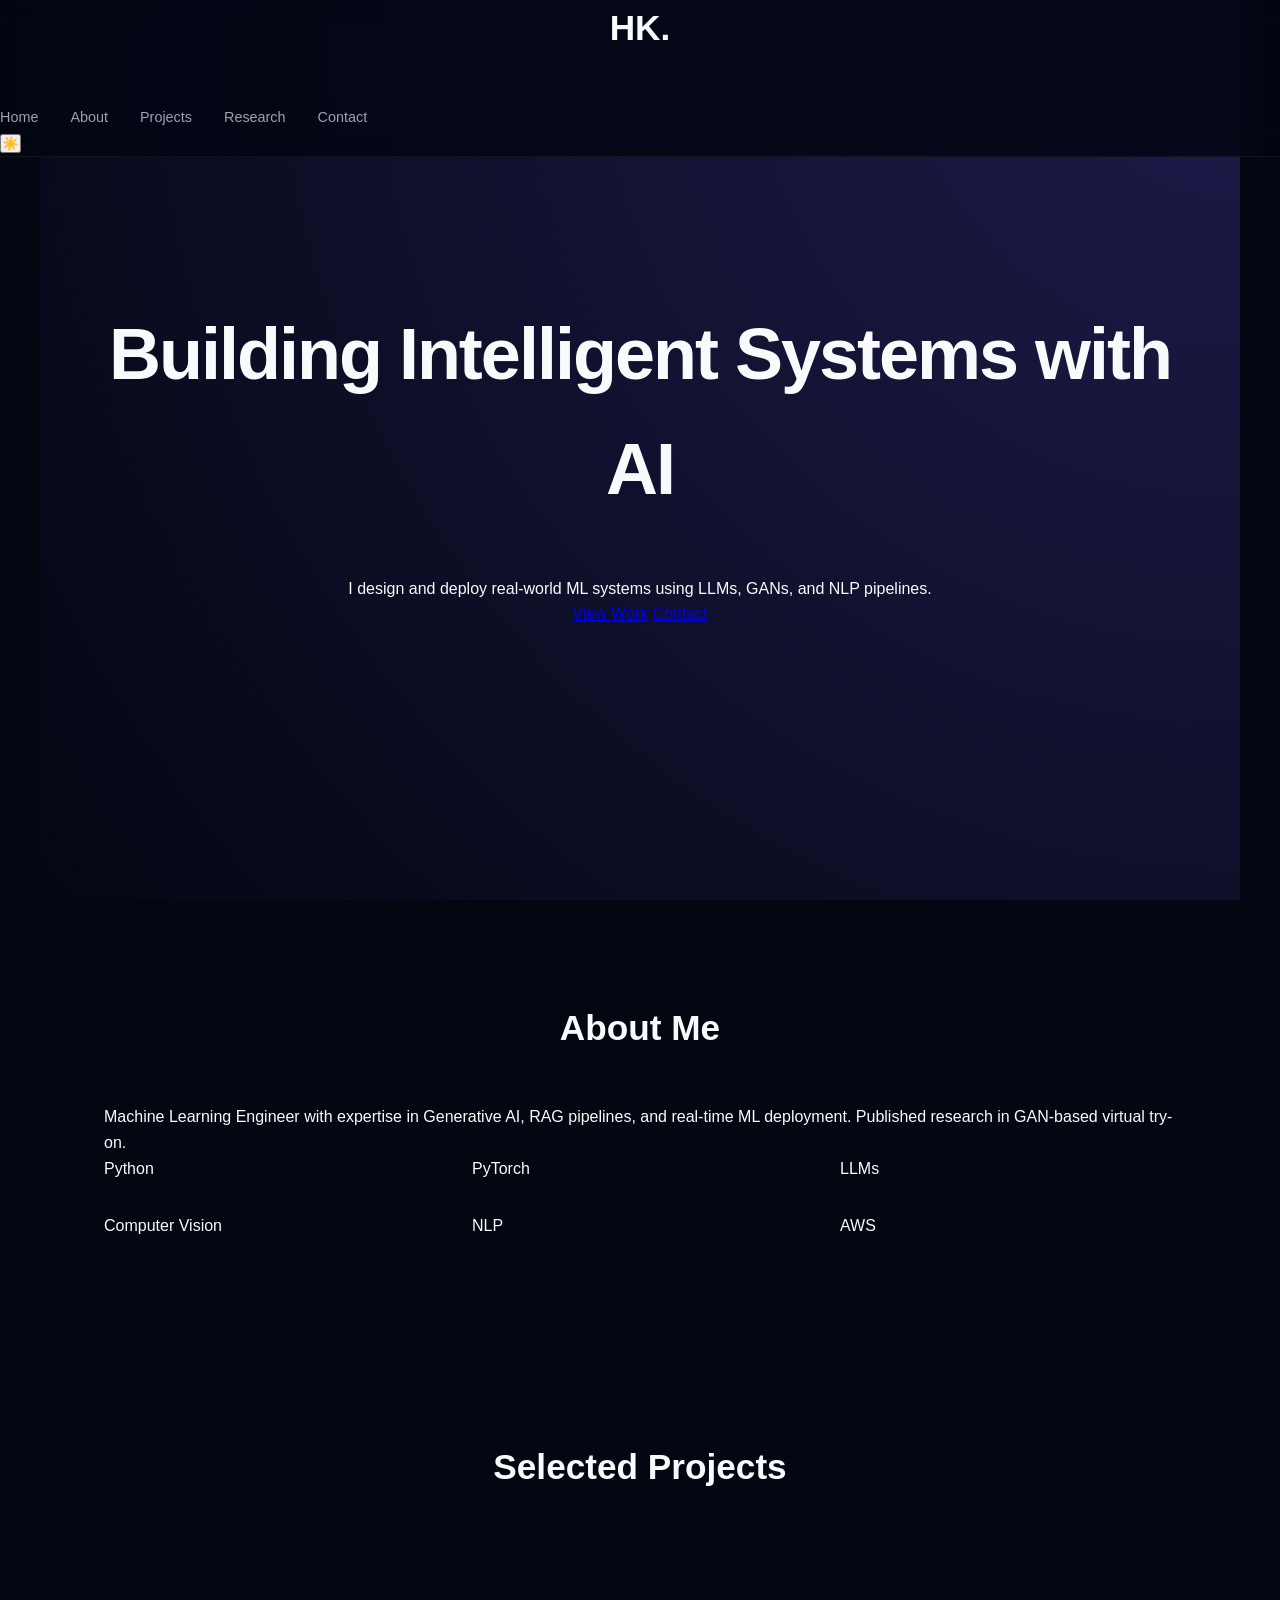
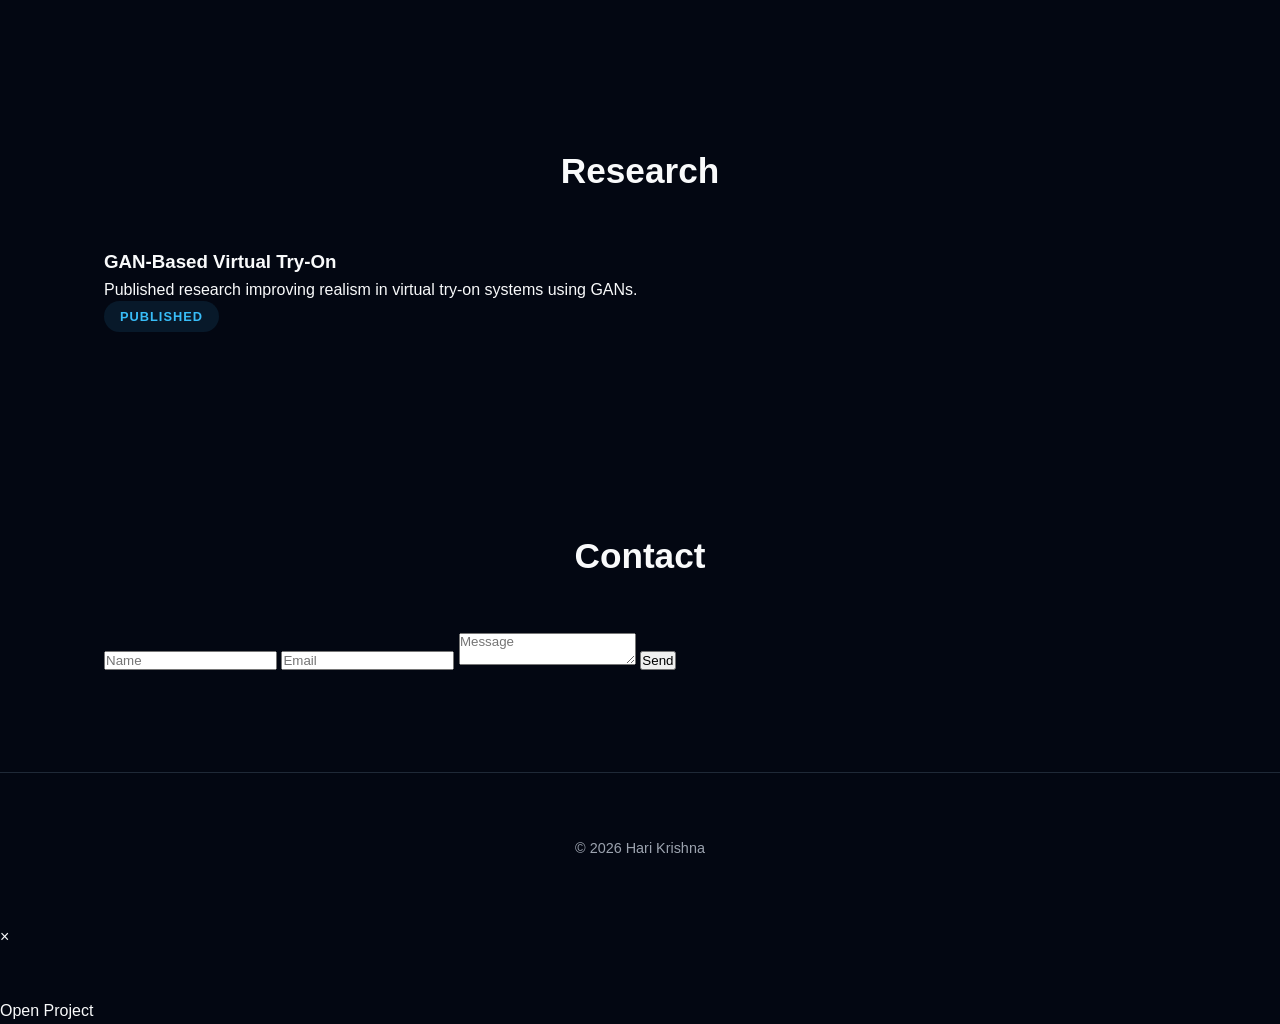
==== commit b824c9f8: "Update index.html" ====
--- a/index.html
+++ b/index.html
@@ -1,100 +1,119 @@
 <!DOCTYPE html>
 <html lang="en">
 <head>
-    <meta charset="UTF-8">
-    <meta name="viewport" content="width=device-width, initial-scale=1.0">
-    <title>Bhupathi Hari Krishna | AI & ML Engineer</title>
-    <link rel="stylesheet" href="style.css">
-    <link href="https://fonts.googleapis.com/css2?family=Inter:wght@300;400;600;800&display=swap" rel="stylesheet">
+  <meta charset="UTF-8">
+  <meta name="viewport" content="width=device-width, initial-scale=1.0">
+  <title>Hari Krishna | ML Engineer</title>
+  <link rel="stylesheet" href="style.css">
 </head>
+
 <body>
 
-    <nav>
-        <div class="nav-container">
-            <h1>BHK<span>.</span>AI</h1>
-            <ul>
-                <li><a href="#home">Home</a></li>
-                <li><a href="#projects">Projects</a></li>
-                <li><a href="#research">Research</a></li>
-                <li><a href="#skills">Skills</a></li>
-            </ul>
-        </div>
-    </nav>
+<!-- ===== LOADER ===== -->
+<div id="loader">
+  <div class="spinner"></div>
+</div>
 
-    <section id="home">
-        <div class="hero">
-            <span class="badge">Machine Learning Engineer</span>
-            <h1>Bhupathi Hari Krishna</h1>
-            <p class="subtitle">Specializing in <strong>Generative AI</strong>, <strong>LLMs</strong>, and <strong>RAG Pipelines</strong>[cite: 6]. Building end-to-end ML systems with measurable business impact[cite: 7].</p>
-            <div class="cta-group">
-                <a href="https://www.linkedin.com/in/hari-krishna-bhupathi-a29a88273/" class="btn-primary" target="_blank">LinkedIn</a>
-                <a href="https://github.com/harikrishna376" class="btn-secondary" target="_blank">GitHub</a>
-            </div>
-        </div>
-    </section>
+<!-- ===== NAVBAR ===== -->
+<header class="header">
+  <nav class="nav container">
+    <h2 class="logo">HK.</h2>
 
-    <section id="projects">
-        <h2>Engineering Projects</h2>
-        <div class="projects-grid">
-            <div class="project-card">
-                <div class="card-header">
-                    <h3>Market Mood AI</h3>
-                    <span class="tag">NLP</span>
-                </div>
-                <p>Real-time sentiment system processing 200+ financial articles per session[cite: 19]. Automated pipelines reducing manual effort by 80%[cite: 20].</p>
-                <div class="tech-stack">Python, BeautifulSoup, TextBlob [cite: 17]</div>
-                <a href="https://ai-market-sentinel-v2-hv58xxeqde9lngqjwxs9ed.streamlit.app/" class="btn-link" target="_blank">View Live Demo →</a>
-            </div>
+    <ul class="nav-menu">
+      <li><a href="#home">Home</a></li>
+      <li><a href="#about">About</a></li>
+      <li><a href="#projects">Projects</a></li>
+      <li><a href="#research">Research</a></li>
+      <li><a href="#contact">Contact</a></li>
+    </ul>
 
-            <div class="project-card">
-                <div class="card-header">
-                    <h3>Smart Mirror Engine</h3>
-                    <span class="tag">CV</span>
-                </div>
-                <p>GAN-based virtual try-on system with multi-angle rendering[cite: 25]. Improved visual realism by 35% via optimized image pipelines[cite: 25].</p>
-                <div class="tech-stack">PyTorch, GANs, OpenCV [cite: 23]</div>
-                <a href="https://ai-virtual-tryon-engine.streamlit.app/" class="btn-link" target="_blank">View Live Demo →</a>
-            </div>
-        </div>
-    </section>
+    <button id="theme-toggle">☀️</button>
+  </nav>
+</header>
 
-    <section id="research">
-        <div class="research-container">
-            <div class="research-header">
-                <h2>Research & Publications</h2>
-                <span class="impact-factor">Impact Factor: 7.53</span>
-            </div>
-            <div class="research-card">
-                <h3>Virtual Try-On System using Generative Adversarial Networks</h3>
-                <p class="journal">Published in International Journal of Advanced Research in Science, Communication and Technology (IJARSCT).</p>
-                <p class="abstract">Developed a novel architecture for real-time garment transfer and realistic multi-angle visualization using deep generative models[cite: 25, 26].</p>
-                <a href="https://github.com/harikrishna376/portfolio_new__/blob/main/public/MAIN_PROJECT_PUBLICATION.pdf" class="btn-primary" target="_blank">Read Research Paper</a>
-            </div>
-        </div>
-    </section>
+<!-- ===== HERO ===== -->
+<section id="home" class="hero container">
+  <div class="hero-content">
+    <h1>Building Intelligent Systems with <span>AI</span></h1>
+    <h2 id="typing"></h2>
 
-    <section id="skills">
-        <h2>Technical Arsenal</h2>
-        <div class="skills-grid">
-            <div class="skill-category">
-                <h4>AI/ML Core</h4>
-                <p>GenAI, LLMs, RAG, Computer Vision, GANs [cite: 36]</p>
-            </div>
-            <div class="skill-category">
-                <h4>Frameworks</h4>
-                <p>PyTorch, TensorFlow, LangChain, Hugging Face, Flask [cite: 36]</p>
-            </div>
-            <div class="skill-category">
-                <h4>Engineering</h4>
-                <p>Python, AWS, SQL, REST APIs, Git [cite: 37]</p>
-            </div>
-        </div>
-    </section>
+    <p>
+      I design and deploy real-world ML systems using LLMs, GANs, and NLP pipelines.
+    </p>
 
-    <footer>
-        <p>© 2026 Bhupathi Hari Krishna | Based in Srikakulam, India [cite: 1, 2]</p>
-    </footer>
+    <div class="hero-actions">
+      <a href="#projects" class="btn primary">View Work</a>
+      <a href="#contact" class="btn ghost">Contact</a>
+    </div>
+  </div>
+</section>
 
-    <script src="index.js"></script>
+<!-- ===== ABOUT ===== -->
+<section id="about" class="section container reveal">
+  <h2>About Me</h2>
+
+  <div class="about-grid">
+    <p>
+      Machine Learning Engineer with expertise in Generative AI, RAG pipelines,
+      and real-time ML deployment. Published research in GAN-based virtual try-on.
+    </p>
+
+    <div class="skills-grid">
+      <div class="skill-card">Python</div>
+      <div class="skill-card">PyTorch</div>
+      <div class="skill-card">LLMs</div>
+      <div class="skill-card">Computer Vision</div>
+      <div class="skill-card">NLP</div>
+      <div class="skill-card">AWS</div>
+    </div>
+  </div>
+</section>
+
+<!-- ===== PROJECTS ===== -->
+<section id="projects" class="section container reveal">
+  <h2>Selected Projects</h2>
+  <div id="projectGrid" class="grid"></div>
+</section>
+
+<!-- ===== RESEARCH ===== -->
+<section id="research" class="section container reveal">
+  <h2>Research</h2>
+
+  <div class="research-card">
+    <h3>GAN-Based Virtual Try-On</h3>
+    <p>
+      Published research improving realism in virtual try-on systems using GANs.
+    </p>
+    <span class="badge">Published</span>
+  </div>
+</section>
+
+<!-- ===== CONTACT ===== -->
+<section id="contact" class="section container reveal">
+  <h2>Contact</h2>
+
+  <form id="form">
+    <input type="text" placeholder="Name" required>
+    <input type="email" placeholder="Email" required>
+    <textarea placeholder="Message" required></textarea>
+    <button class="btn primary">Send</button>
+  </form>
+</section>
+
+<footer>
+  <p>© 2026 Hari Krishna</p>
+</footer>
+
+<!-- MODAL -->
+<div id="modal" class="modal">
+  <div class="modal-box">
+    <span id="close">&times;</span>
+    <h2 id="mTitle"></h2>
+    <p id="mDesc"></p>
+    <a id="mLink" target="_blank">Open Project</a>
+  </div>
+</div>
+
+<script src="script.js"></script>
 </body>
 </html>
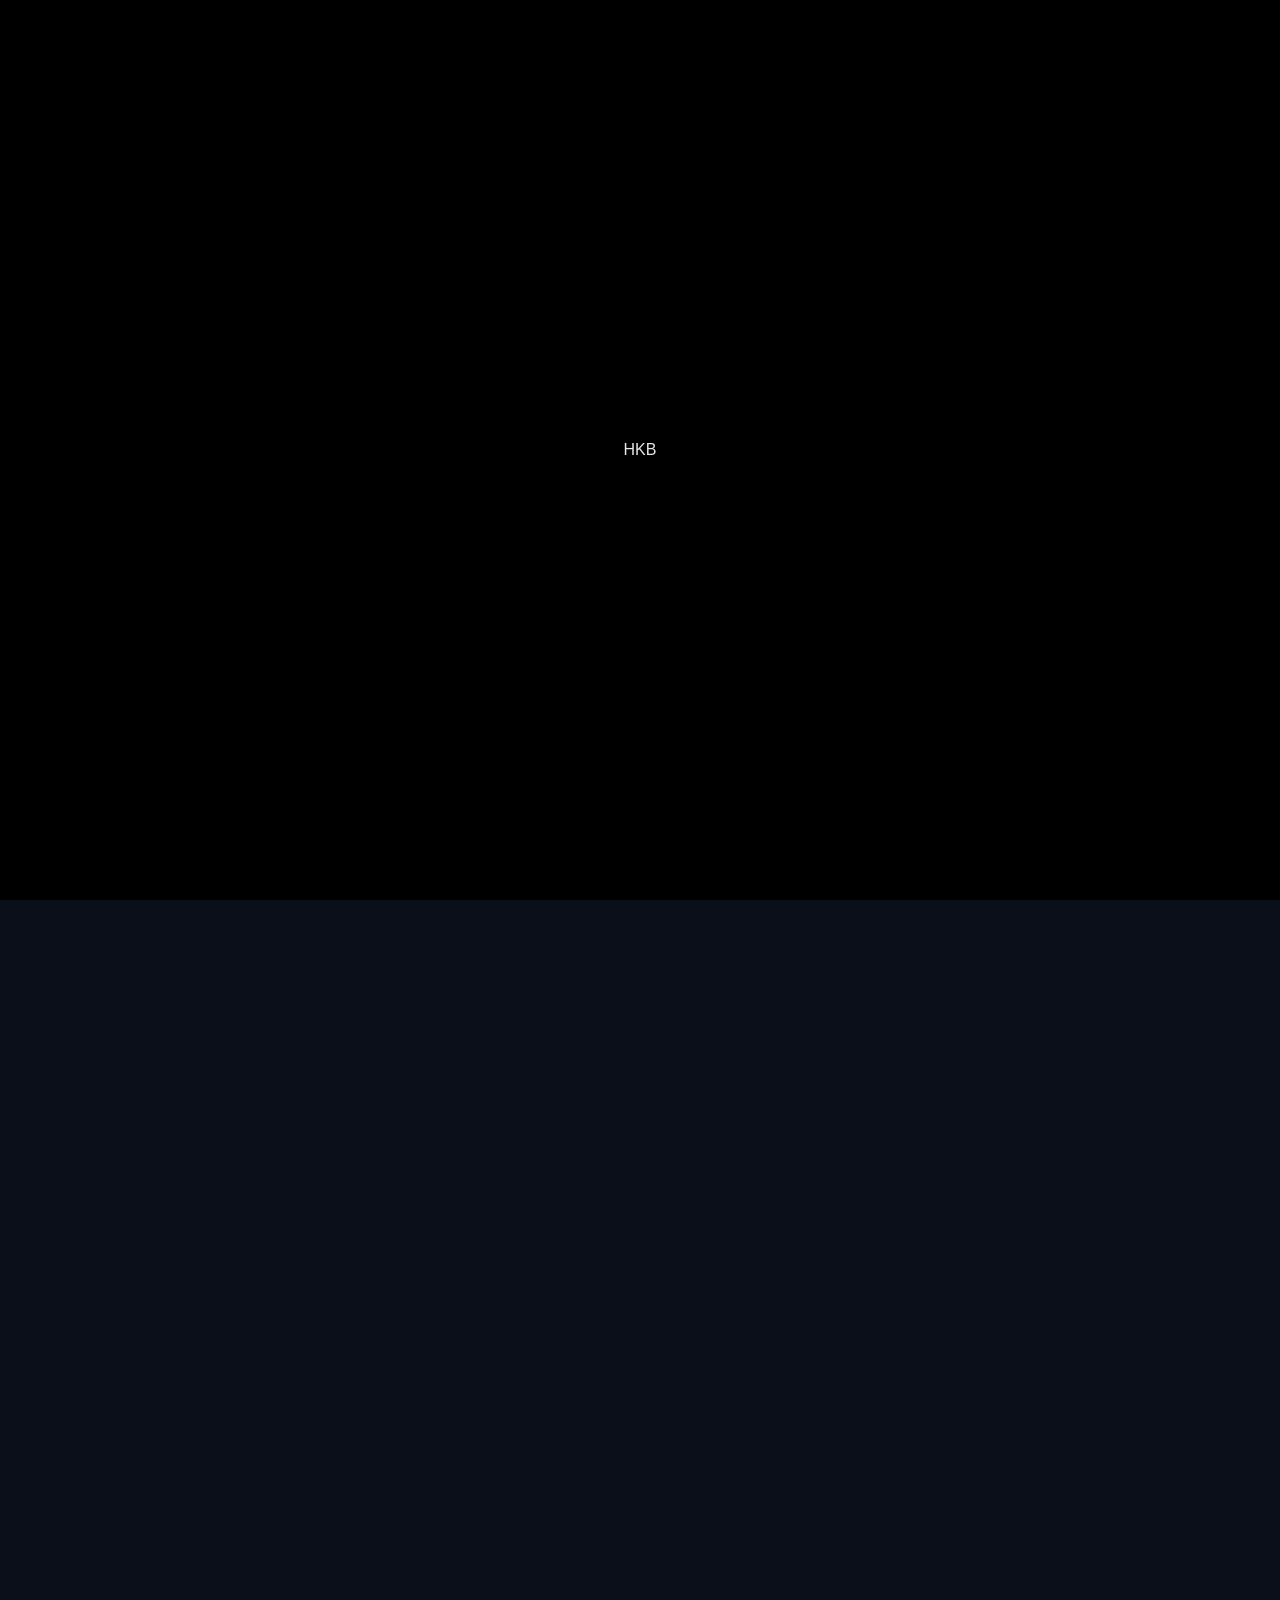
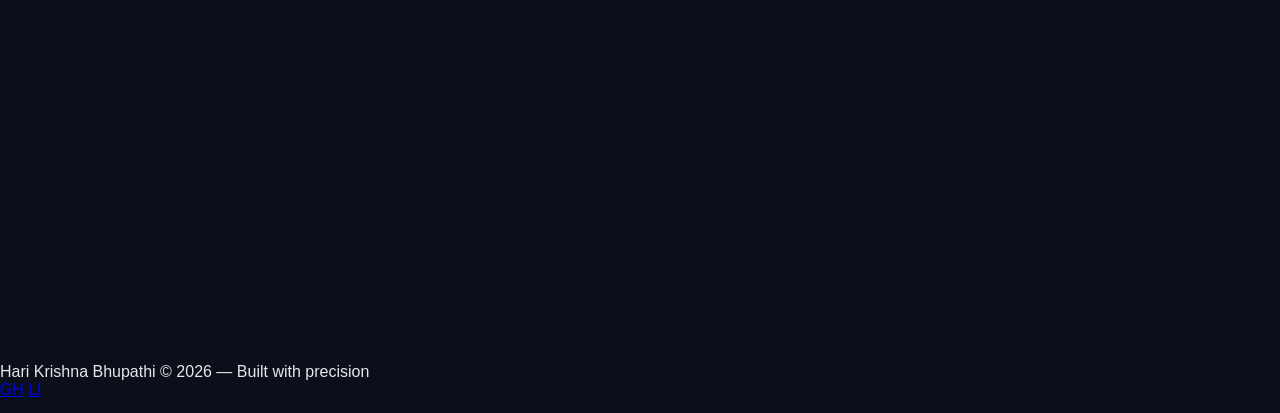
==== commit ac446ac0: "Update index.html" ====
--- a/index.html
+++ b/index.html
@@ -1,119 +1,291 @@
 <!DOCTYPE html>
-<html lang="en">
+<html lang="en" data-theme="dark">
 <head>
-  <meta charset="UTF-8">
-  <meta name="viewport" content="width=device-width, initial-scale=1.0">
-  <title>Hari Krishna | ML Engineer</title>
-  <link rel="stylesheet" href="style.css">
+  <meta charset="UTF-8" />
+  <meta name="viewport" content="width=device-width, initial-scale=1.0" />
+  <title>Hari Krishna Bhupathi — ML Engineer</title>
+  <link rel="preconnect" href="https://fonts.googleapis.com" />
+  <link rel="preconnect" href="https://fonts.gstatic.com" crossorigin />
+  <link href="https://fonts.googleapis.com/css2?family=Syne:wght@400;500;600;700;800&family=DM+Mono:wght@300;400;500&family=Instrument+Sans:wght@300;400;500;600&display=swap" rel="stylesheet" />
+  <link rel="stylesheet" href="style.css" />
 </head>
-
 <body>
 
-<!-- ===== LOADER ===== -->
-<div id="loader">
-  <div class="spinner"></div>
-</div>
-
-<!-- ===== NAVBAR ===== -->
-<header class="header">
-  <nav class="nav container">
-    <h2 class="logo">HK.</h2>
-
-    <ul class="nav-menu">
-      <li><a href="#home">Home</a></li>
-      <li><a href="#about">About</a></li>
-      <li><a href="#projects">Projects</a></li>
-      <li><a href="#research">Research</a></li>
-      <li><a href="#contact">Contact</a></li>
-    </ul>
-
-    <button id="theme-toggle">☀️</button>
+  <!-- ░░ LOADER ░░ -->
+  <div id="loader">
+    <div class="loader-inner">
+      <div class="loader-bar"></div>
+      <span class="loader-text">HKB</span>
+    </div>
+  </div>
+
+  <!-- ░░ CURSOR ░░ -->
+  <div class="cursor-dot"></div>
+  <div class="cursor-ring"></div>
+
+  <!-- ░░ NAV ░░ -->
+  <nav id="navbar">
+    <div class="nav-inner">
+      <a href="#hero" class="nav-logo">HK<span>B</span></a>
+      <ul class="nav-links">
+        <li><a href="#about" class="nav-link">About</a></li>
+        <li><a href="#projects" class="nav-link">Projects</a></li>
+        <li><a href="#research" class="nav-link">Research</a></li>
+        <li><a href="#certifications" class="nav-link">Certs</a></li>
+        <li><a href="#contact" class="nav-link">Contact</a></li>
+      </ul>
+      <div class="nav-actions">
+        <button id="theme-toggle" aria-label="Toggle theme">
+          <span class="theme-icon">◐</span>
+        </button>
+        <a href="https://github.com/harikrishna376/portfolio_new__/blob/main/final_resume.pdf" target="_blank" class="btn-resume">Resume ↗</a>
+      </div>
+      <button class="nav-hamburger" id="hamburger" aria-label="Menu">
+        <span></span><span></span><span></span>
+      </button>
+    </div>
+    <div class="nav-mobile" id="nav-mobile">
+      <a href="#about" class="nav-link-m">About</a>
+      <a href="#projects" class="nav-link-m">Projects</a>
+      <a href="#research" class="nav-link-m">Research</a>
+      <a href="#certifications" class="nav-link-m">Certs</a>
+      <a href="#contact" class="nav-link-m">Contact</a>
+      <a href="https://github.com/harikrishna376/portfolio_new__/blob/main/final_resume.pdf" target="_blank" class="nav-link-m accent">↗ Resume</a>
+    </div>
   </nav>
-</header>
-
-<!-- ===== HERO ===== -->
-<section id="home" class="hero container">
-  <div class="hero-content">
-    <h1>Building Intelligent Systems with <span>AI</span></h1>
-    <h2 id="typing"></h2>
-
-    <p>
-      I design and deploy real-world ML systems using LLMs, GANs, and NLP pipelines.
-    </p>
-
-    <div class="hero-actions">
-      <a href="#projects" class="btn primary">View Work</a>
-      <a href="#contact" class="btn ghost">Contact</a>
+
+  <!-- ░░ HERO ░░ -->
+  <section id="hero">
+    <div class="hero-bg-grid"></div>
+    <div class="hero-orb orb1"></div>
+    <div class="hero-orb orb2"></div>
+    <div class="hero-inner">
+      <div class="hero-badge reveal">
+        <span class="badge-dot"></span>
+        Available for opportunities
+      </div>
+      <h1 class="hero-name reveal">
+        Hari Krishna<br /><em>Bhupathi</em>
+      </h1>
+      <div class="hero-role reveal">
+        <span class="role-prefix">—</span>
+        <span id="typing-text"></span>
+        <span class="cursor-blink">|</span>
+      </div>
+      <p class="hero-summary reveal">
+        Building intelligent systems at the intersection of<br />
+        <strong>Generative AI, LLMs, and Computer Vision</strong> — from research to production.
+      </p>
+      <div class="hero-cta reveal">
+        <a href="#projects" class="btn-primary">View Work</a>
+        <a href="#contact" class="btn-ghost">Get in Touch</a>
+      </div>
+      <div class="hero-stats reveal">
+        <div class="stat">
+          <span class="stat-num" data-target="94">0</span><span>%</span>
+          <p>Model Accuracy</p>
+        </div>
+        <div class="stat-divider"></div>
+        <div class="stat">
+          <span class="stat-num" data-target="200">0</span><span>+</span>
+          <p>Articles / Session</p>
+        </div>
+        <div class="stat-divider"></div>
+        <div class="stat">
+          <span class="stat-num" data-target="35">0</span><span>%</span>
+          <p>Visual Realism ↑</p>
+        </div>
+        <div class="stat-divider"></div>
+        <div class="stat">
+          <span class="stat-num" data-target="80">0</span><span>%</span>
+          <p>Effort Reduced</p>
+        </div>
+      </div>
+    </div>
+    <div class="hero-scroll-hint">
+      <span>scroll</span>
+      <div class="scroll-line"></div>
+    </div>
+  </section>
+
+  <!-- ░░ ABOUT ░░ -->
+  <section id="about">
+    <div class="container">
+      <div class="section-label reveal">01 / About</div>
+      <div class="about-grid">
+        <div class="about-left reveal">
+          <h2 class="section-title">Crafting Intelligence,<br /><em>One Model at a Time</em></h2>
+          <p class="about-bio">
+            I'm a Machine Learning Engineer based in Srikakulam, India, specializing in building real-world AI systems that go beyond benchmarks. My work spans <strong>Generative AI pipelines, LLM integrations, RAG architectures, NLP systems,</strong> and <strong>GAN-based Computer Vision</strong>.
+          </p>
+          <p class="about-bio">
+            I hold a B.Tech in Information Technology from GMR Institute of Technology (CGPA: 8.2) and have hands-on industry experience as a Technical Training Intern at TopNotch Softsol, Hyderabad. My research on GAN-based virtual try-on is published in <strong>IJARSCT (Impact Factor: 7.53)</strong>.
+          </p>
+          <div class="about-links">
+            <a href="https://github.com/harikrishna376" target="_blank" class="social-chip">GitHub ↗</a>
+            <a href="https://www.linkedin.com/in/hari-krishna-bhupathi-a29a88273/" target="_blank" class="social-chip">LinkedIn ↗</a>
+          </div>
+        </div>
+        <div class="about-right reveal">
+          <div class="skills-heading">Core Stack</div>
+          <div class="skills-grid" id="skills-grid"></div>
+        </div>
+      </div>
+    </div>
+  </section>
+
+  <!-- ░░ PROJECTS ░░ -->
+  <section id="projects">
+    <div class="container">
+      <div class="section-label reveal">02 / Projects</div>
+      <h2 class="section-title reveal">Things I've <em>Built</em></h2>
+      <div class="filter-bar reveal">
+        <button class="filter-btn active" data-filter="all">All</button>
+        <button class="filter-btn" data-filter="ai">AI / ML</button>
+        <button class="filter-btn" data-filter="vision">Computer Vision</button>
+        <button class="filter-btn" data-filter="nlp">NLP</button>
+        <button class="filter-btn" data-filter="tool">Tools</button>
+      </div>
+      <div class="projects-grid" id="projects-grid"></div>
+    </div>
+  </section>
+
+  <!-- ░░ RESEARCH ░░ -->
+  <section id="research">
+    <div class="container">
+      <div class="section-label reveal">03 / Research</div>
+      <h2 class="section-title reveal">Published <em>Research</em></h2>
+      <div class="research-grid">
+        <div class="research-card reveal" id="main-pub">
+          <div class="research-card-top">
+            <span class="research-badge">IJARSCT Publication</span>
+            <span class="research-impact">Impact Factor: 7.53</span>
+          </div>
+          <h3 class="research-title">GAN-Based Virtual Try-On System with Multi-Angle Rendering</h3>
+          <p class="research-abstract">
+            Developed a novel Generative Adversarial Network architecture enabling real-time virtual clothing try-on with multi-angle view synthesis. The system combines body pose estimation, cloth warping, and appearance blending to achieve photorealistic results — improving visual realism by <strong>35%</strong> over prior methods.
+          </p>
+          <div class="research-tags">
+            <span>GANs</span><span>PyTorch</span><span>Computer Vision</span><span>OpenCV</span><span>Deep Learning</span>
+          </div>
+          <div class="research-actions">
+            <a href="https://github.com/harikrishna376/portfolio_new__/blob/main/public/MAIN_PROJECT_PUBLICATION.pdf" target="_blank" class="btn-primary sm">View Publication ↗</a>
+            <a href="https://github.com/harikrishna376/portfolio_new__/blob/main/public/MAIN_PROJECT_PAPER.pdf" target="_blank" class="btn-ghost sm">Mirror Paper ↗</a>
+          </div>
+        </div>
+        <div class="research-side reveal">
+          <div class="research-highlight">
+            <div class="rh-icon">📄</div>
+            <div>
+              <div class="rh-label">Journal</div>
+              <div class="rh-val">International Journal of Advanced Research in Science, Communication and Technology</div>
+            </div>
+          </div>
+          <div class="research-highlight">
+            <div class="rh-icon">⭐</div>
+            <div>
+              <div class="rh-label">Impact Factor</div>
+              <div class="rh-val">7.53</div>
+            </div>
+          </div>
+          <div class="research-highlight">
+            <div class="rh-icon">🔬</div>
+            <div>
+              <div class="rh-label">Domain</div>
+              <div class="rh-val">Generative AI · Computer Vision · GANs</div>
+            </div>
+          </div>
+          <div class="research-highlight">
+            <div class="rh-icon">📈</div>
+            <div>
+              <div class="rh-label">Key Result</div>
+              <div class="rh-val">35% improvement in visual realism over baseline</div>
+            </div>
+          </div>
+        </div>
+      </div>
+    </div>
+  </section>
+
+  <!-- ░░ CERTIFICATIONS ░░ -->
+  <section id="certifications">
+    <div class="container">
+      <div class="section-label reveal">04 / Certifications</div>
+      <h2 class="section-title reveal">Verified <em>Credentials</em></h2>
+      <div class="certs-grid" id="certs-grid"></div>
+    </div>
+  </section>
+
+  <!-- ░░ CONTACT ░░ -->
+  <section id="contact">
+    <div class="container">
+      <div class="section-label reveal">05 / Contact</div>
+      <div class="contact-grid">
+        <div class="contact-left reveal">
+          <h2 class="section-title">Let's Build<br /><em>Something</em></h2>
+          <p class="contact-sub">I'm open to full-time ML Engineer roles, research collaborations, and interesting AI projects. Drop a message below.</p>
+          <div class="contact-social">
+            <a href="https://github.com/harikrishna376" target="_blank" class="social-link">
+              <svg width="20" height="20" viewBox="0 0 24 24" fill="currentColor"><path d="M12 0C5.37 0 0 5.37 0 12c0 5.31 3.435 9.795 8.205 11.385.6.105.825-.255.825-.57 0-.285-.015-1.23-.015-2.235-3.015.555-3.795-.735-4.035-1.41-.135-.345-.72-1.41-1.23-1.695-.42-.225-1.02-.78-.015-.795.945-.015 1.62.87 1.845 1.23 1.08 1.815 2.805 1.305 3.495.99.105-.78.42-1.305.765-1.605-2.67-.3-5.46-1.335-5.46-5.925 0-1.305.465-2.385 1.23-3.225-.12-.3-.54-1.53.12-3.18 0 0 1.005-.315 3.3 1.23.96-.27 1.98-.405 3-.405s2.04.135 3 .405c2.295-1.56 3.3-1.23 3.3-1.23.66 1.65.24 2.88.12 3.18.765.84 1.23 1.905 1.23 3.225 0 4.605-2.805 5.625-5.475 5.925.435.375.81 1.095.81 2.22 0 1.605-.015 2.895-.015 3.3 0 .315.225.69.825.57A12.02 12.02 0 0 0 24 12c0-6.63-5.37-12-12-12z"/></svg>
+              GitHub
+            </a>
+            <a href="https://www.linkedin.com/in/hari-krishna-bhupathi-a29a88273/" target="_blank" class="social-link">
+              <svg width="20" height="20" viewBox="0 0 24 24" fill="currentColor"><path d="M20.447 20.452h-3.554v-5.569c0-1.328-.027-3.037-1.852-3.037-1.853 0-2.136 1.445-2.136 2.939v5.667H9.351V9h3.414v1.561h.046c.477-.9 1.637-1.85 3.37-1.85 3.601 0 4.267 2.37 4.267 5.455v6.286zM5.337 7.433a2.062 2.062 0 0 1-2.063-2.065 2.064 2.064 0 1 1 2.063 2.065zm1.782 13.019H3.555V9h3.564v11.452zM22.225 0H1.771C.792 0 0 .774 0 1.729v20.542C0 23.227.792 24 1.771 24h20.451C23.2 24 24 23.227 24 22.271V1.729C24 .774 23.2 0 22.222 0h.003z"/></svg>
+              LinkedIn
+            </a>
+            <a href="mailto:harikrishnabhupathi376@gmail.com" class="social-link">
+              <svg width="20" height="20" viewBox="0 0 24 24" fill="none" stroke="currentColor" stroke-width="2"><rect x="2" y="4" width="20" height="16" rx="2"/><path d="m22 7-8.97 5.7a1.94 1.94 0 0 1-2.06 0L2 7"/></svg>
+              Email
+            </a>
+          </div>
+        </div>
+        <div class="contact-right reveal">
+          <form id="contact-form" class="contact-form" novalidate>
+            <div class="form-group">
+              <label for="name">Name</label>
+              <input type="text" id="name" name="name" placeholder="Your name" autocomplete="off" />
+              <span class="form-error" id="name-error"></span>
+            </div>
+            <div class="form-group">
+              <label for="email">Email</label>
+              <input type="email" id="email" name="email" placeholder="you@example.com" autocomplete="off" />
+              <span class="form-error" id="email-error"></span>
+            </div>
+            <div class="form-group">
+              <label for="message">Message</label>
+              <textarea id="message" name="message" rows="5" placeholder="Tell me about the opportunity..."></textarea>
+              <span class="form-error" id="message-error"></span>
+            </div>
+            <button type="submit" class="btn-primary full">Send Message ↗</button>
+            <div class="form-success" id="form-success">Message sent! I'll get back to you soon.</div>
+          </form>
+        </div>
+      </div>
+    </div>
+  </section>
+
+  <!-- ░░ FOOTER ░░ -->
+  <footer>
+    <div class="container">
+      <div class="footer-inner">
+        <span class="footer-name">Hari Krishna Bhupathi</span>
+        <span class="footer-copy">© 2026 — Built with precision</span>
+        <div class="footer-links">
+          <a href="https://github.com/harikrishna376" target="_blank">GH</a>
+          <a href="https://www.linkedin.com/in/hari-krishna-bhupathi-a29a88273/" target="_blank">LI</a>
+        </div>
+      </div>
+    </div>
+  </footer>
+
+  <!-- ░░ PROJECT MODAL ░░ -->
+  <div id="modal-overlay" class="modal-overlay">
+    <div class="modal" id="modal">
+      <button class="modal-close" id="modal-close">✕</button>
+      <div class="modal-content" id="modal-content"></div>
     </div>
   </div>
-</section>
-
-<!-- ===== ABOUT ===== -->
-<section id="about" class="section container reveal">
-  <h2>About Me</h2>
-
-  <div class="about-grid">
-    <p>
-      Machine Learning Engineer with expertise in Generative AI, RAG pipelines,
-      and real-time ML deployment. Published research in GAN-based virtual try-on.
-    </p>
-
-    <div class="skills-grid">
-      <div class="skill-card">Python</div>
-      <div class="skill-card">PyTorch</div>
-      <div class="skill-card">LLMs</div>
-      <div class="skill-card">Computer Vision</div>
-      <div class="skill-card">NLP</div>
-      <div class="skill-card">AWS</div>
-    </div>
-  </div>
-</section>
-
-<!-- ===== PROJECTS ===== -->
-<section id="projects" class="section container reveal">
-  <h2>Selected Projects</h2>
-  <div id="projectGrid" class="grid"></div>
-</section>
-
-<!-- ===== RESEARCH ===== -->
-<section id="research" class="section container reveal">
-  <h2>Research</h2>
-
-  <div class="research-card">
-    <h3>GAN-Based Virtual Try-On</h3>
-    <p>
-      Published research improving realism in virtual try-on systems using GANs.
-    </p>
-    <span class="badge">Published</span>
-  </div>
-</section>
-
-<!-- ===== CONTACT ===== -->
-<section id="contact" class="section container reveal">
-  <h2>Contact</h2>
-
-  <form id="form">
-    <input type="text" placeholder="Name" required>
-    <input type="email" placeholder="Email" required>
-    <textarea placeholder="Message" required></textarea>
-    <button class="btn primary">Send</button>
-  </form>
-</section>
-
-<footer>
-  <p>© 2026 Hari Krishna</p>
-</footer>
-
-<!-- MODAL -->
-<div id="modal" class="modal">
-  <div class="modal-box">
-    <span id="close">&times;</span>
-    <h2 id="mTitle"></h2>
-    <p id="mDesc"></p>
-    <a id="mLink" target="_blank">Open Project</a>
-  </div>
-</div>
-
-<script src="script.js"></script>
+
+  <script src="script.js"></script>
 </body>
 </html>
--- a/style.css
+++ b/style.css
@@ -1,240 +1,126 @@
 :root {
-    --bg: #030712;
-    --card: #111827;
-    --accent: #38bdf8;
-    --accent-glow: rgba(56, 189, 248, 0.3);
-    --text: #f9fafb;
-    --text-dim: #9ca3af;
-    --nav-bg: rgba(3, 7, 18, 0.85);
-}
-
-* {
-    margin: 0;
-    padding: 0;
-    box-sizing: border-box;
-    font-family: 'Inter', sans-serif;
+  --bg: #0b0f19;
+  --card: rgba(255,255,255,0.05);
+  --text: #e5e7eb;
+  --accent: linear-gradient(135deg,#3b82f6,#8b5cf6);
 }
 
 body {
-    background-color: var(--bg);
-    color: var(--text);
-    line-height: 1.6;
-    overflow-x: hidden;
+  margin:0;
+  font-family: 'Inter', sans-serif;
+  background: var(--bg);
+  color: var(--text);
 }
 
-/* Glass-morphism Nav */
-nav {
-    position: fixed;
-    top: 0;
-    width: 100%;
-    background: var(--nav-bg);
-    backdrop-filter: blur(12px);
-    z-index: 1000;
-    border-bottom: 1px solid rgba(255,255,255,0.05);
+/* LOADER */
+#loader {
+  position: fixed;
+  width:100%;
+  height:100%;
+  background:#000;
+  display:flex;
+  justify-content:center;
+  align-items:center;
+  z-index:999;
+}
+.spinner {
+  width:40px;
+  height:40px;
+  border:4px solid #555;
+  border-top:4px solid #fff;
+  border-radius:50%;
+  animation: spin 1s linear infinite;
+}
+@keyframes spin { to { transform: rotate(360deg); } }
+
+/* NAV */
+.nav {
+  display:flex;
+  justify-content:space-between;
+  padding:20px;
+  backdrop-filter: blur(10px);
 }
 
-.nav-container {
-    max-width: 1200px;
-    margin: 0 auto;
-    padding: 1.2rem 5%;
-    display: flex;
-    justify-content: space-between;
-    align-items: center;
+/* HERO */
+.hero {
+  min-height:90vh;
+  display:flex;
+  align-items:center;
 }
 
-nav h1 {
-    font-size: 1.4rem;
-    font-weight: 800;
-    letter-spacing: -1px;
+.hero h1 span {
+  background: var(--accent);
+  -webkit-background-clip:text;
+  color:transparent;
 }
 
-nav h1 span { color: var(--accent); }
-
-nav ul { display: flex; list-style: none; gap: 2rem; }
-
-nav a {
-    text-decoration: none;
-    color: var(--text-dim);
-    font-weight: 500;
-    font-size: 0.9rem;
-    transition: 0.3s;
+/* BUTTON */
+.btn {
+  padding:12px 20px;
+  border-radius:8px;
+  transition:0.3s;
+}
+.primary {
+  background: var(--accent);
+  color:#fff;
+}
+.ghost {
+  border:1px solid #555;
 }
 
-nav a:hover { color: var(--accent); }
-
-/* Hero Section */
-#home {
-    height: 100vh;
-    display: flex;
-    align-items: center;
-    justify-content: center;
-    text-align: center;
-    background: radial-gradient(circle at top right, #1e1b4b, transparent);
+/* GRID */
+.grid {
+  display:grid;
+  grid-template-columns: repeat(auto-fit,minmax(250px,1fr));
+  gap:20px;
 }
 
-.badge {
-    background: rgba(56, 189, 248, 0.1);
-    color: var(--accent);
-    padding: 0.5rem 1rem;
-    border-radius: 99px;
-    font-size: 0.8rem;
-    font-weight: 600;
-    text-transform: uppercase;
-    letter-spacing: 1px;
+/* PROJECT CARD */
+.card {
+  background: var(--card);
+  padding:20px;
+  border-radius:12px;
+  backdrop-filter: blur(20px);
+  transition:0.3s;
+}
+.card:hover {
+  transform: translateY(-10px) scale(1.02);
 }
 
-#home h1 {
-    font-size: clamp(2.5rem, 8vw, 4.5rem);
-    margin: 1.5rem 0;
-    letter-spacing: -2px;
+/* SKILLS */
+.skills-grid {
+  display:grid;
+  grid-template-columns: repeat(auto-fit,minmax(120px,1fr));
+  gap:10px;
+}
+.skill-card {
+  background: var(--card);
+  padding:10px;
+  text-align:center;
 }
 
-.subtitle {
-    max-width: 700px;
-    margin: 0 auto 2.5rem;
-    color: var(--text-dim);
-    font-size: 1.1rem;
+/* REVEAL */
+.reveal {
+  opacity:0;
+  transform: translateY(50px);
+  transition:1s;
+}
+.reveal.active {
+  opacity:1;
+  transform:none;
 }
 
-/* Buttons */
-.btn-primary {
-    background: var(--accent);
-    color: #000;
-    padding: 1rem 2.5rem;
-    border-radius: 8px;
-    text-decoration: none;
-    font-weight: 700;
-    transition: 0.3s;
-    display: inline-block;
+/* MODAL */
+.modal {
+  display:none;
+  position:fixed;
+  width:100%;
+  height:100%;
+  background:rgba(0,0,0,0.8);
 }
-
-.btn-primary:hover {
-    box-shadow: 0 0 20px var(--accent-glow);
-    transform: translateY(-2px);
+.modal-box {
+  background:#111;
+  margin:10% auto;
+  padding:20px;
+  width:300px;
 }
-
-.btn-secondary {
-    color: var(--text);
-    padding: 1rem 2.5rem;
-    text-decoration: none;
-    font-weight: 600;
-    border: 1px solid #374151;
-    border-radius: 8px;
-    margin-left: 1rem;
-    transition: 0.3s;
-}
-
-.btn-secondary:hover { background: #1f2937; }
-
-/* Grid Sections */
-section { padding: 100px 5%; max-width: 1200px; margin: 0 auto; }
-
-h2 { font-size: 2.2rem; margin-bottom: 3rem; text-align: center; }
-
-.projects-grid {
-    display: grid;
-    grid-template-columns: repeat(auto-fit, minmax(350px, 1fr));
-    gap: 2rem;
-}
-
-.project-card {
-    background: var(--card);
-    padding: 2.5rem;
-    border-radius: 16px;
-    border: 1px solid #1f2937;
-    transition: 0.3s;
-}
-
-.project-card:hover {
-    border-color: var(--accent);
-    transform: translateY(-5px);
-}
-
-.card-header {
-    display: flex;
-    justify-content: space-between;
-    align-items: center;
-    margin-bottom: 1.5rem;
-}
-
-.tag {
-    font-size: 0.7rem;
-    background: #374151;
-    padding: 0.3rem 0.8rem;
-    border-radius: 4px;
-    font-weight: bold;
-}
-
-.tech-stack {
-    margin-top: 1.5rem;
-    font-size: 0.85rem;
-    color: var(--accent);
-    font-weight: 600;
-}
-
-.btn-link {
-    display: block;
-    margin-top: 2rem;
-    color: var(--text);
-    text-decoration: none;
-    font-weight: 600;
-}
-
-/* Research Section */
-.research-container {
-    background: linear-gradient(to bottom right, #111827, #030712);
-    padding: 4rem;
-    border-radius: 24px;
-    border: 1px solid rgba(56, 189, 248, 0.1);
-}
-
-.research-header {
-    display: flex;
-    justify-content: space-between;
-    align-items: center;
-    margin-bottom: 2rem;
-}
-
-.impact-factor {
-    color: #fbbf24;
-    font-weight: 800;
-    font-size: 1.1rem;
-}
-
-.journal {
-    font-weight: 600;
-    color: var(--accent);
-    margin: 1rem 0;
-}
-
-.abstract { color: var(--text-dim); margin-bottom: 2rem; }
-
-/* Skills Section */
-.skills-grid {
-    display: grid;
-    grid-template-columns: repeat(auto-fit, minmax(250px, 1fr));
-    gap: 2rem;
-}
-
-.skill-category {
-    background: var(--card);
-    padding: 2rem;
-    border-radius: 12px;
-    text-align: center;
-}
-
-.skill-category h4 { color: var(--accent); margin-bottom: 1rem; }
-
-footer {
-    text-align: center;
-    padding: 4rem 0;
-    color: var(--text-dim);
-    font-size: 0.9rem;
-    border-top: 1px solid #1f2937;
-}
-
-@media (max-width: 768px) {
-    nav ul { display: none; }
-    #home h1 { font-size: 3rem; }
-    .btn-secondary { margin: 1rem 0 0 0; display: block; }
-}
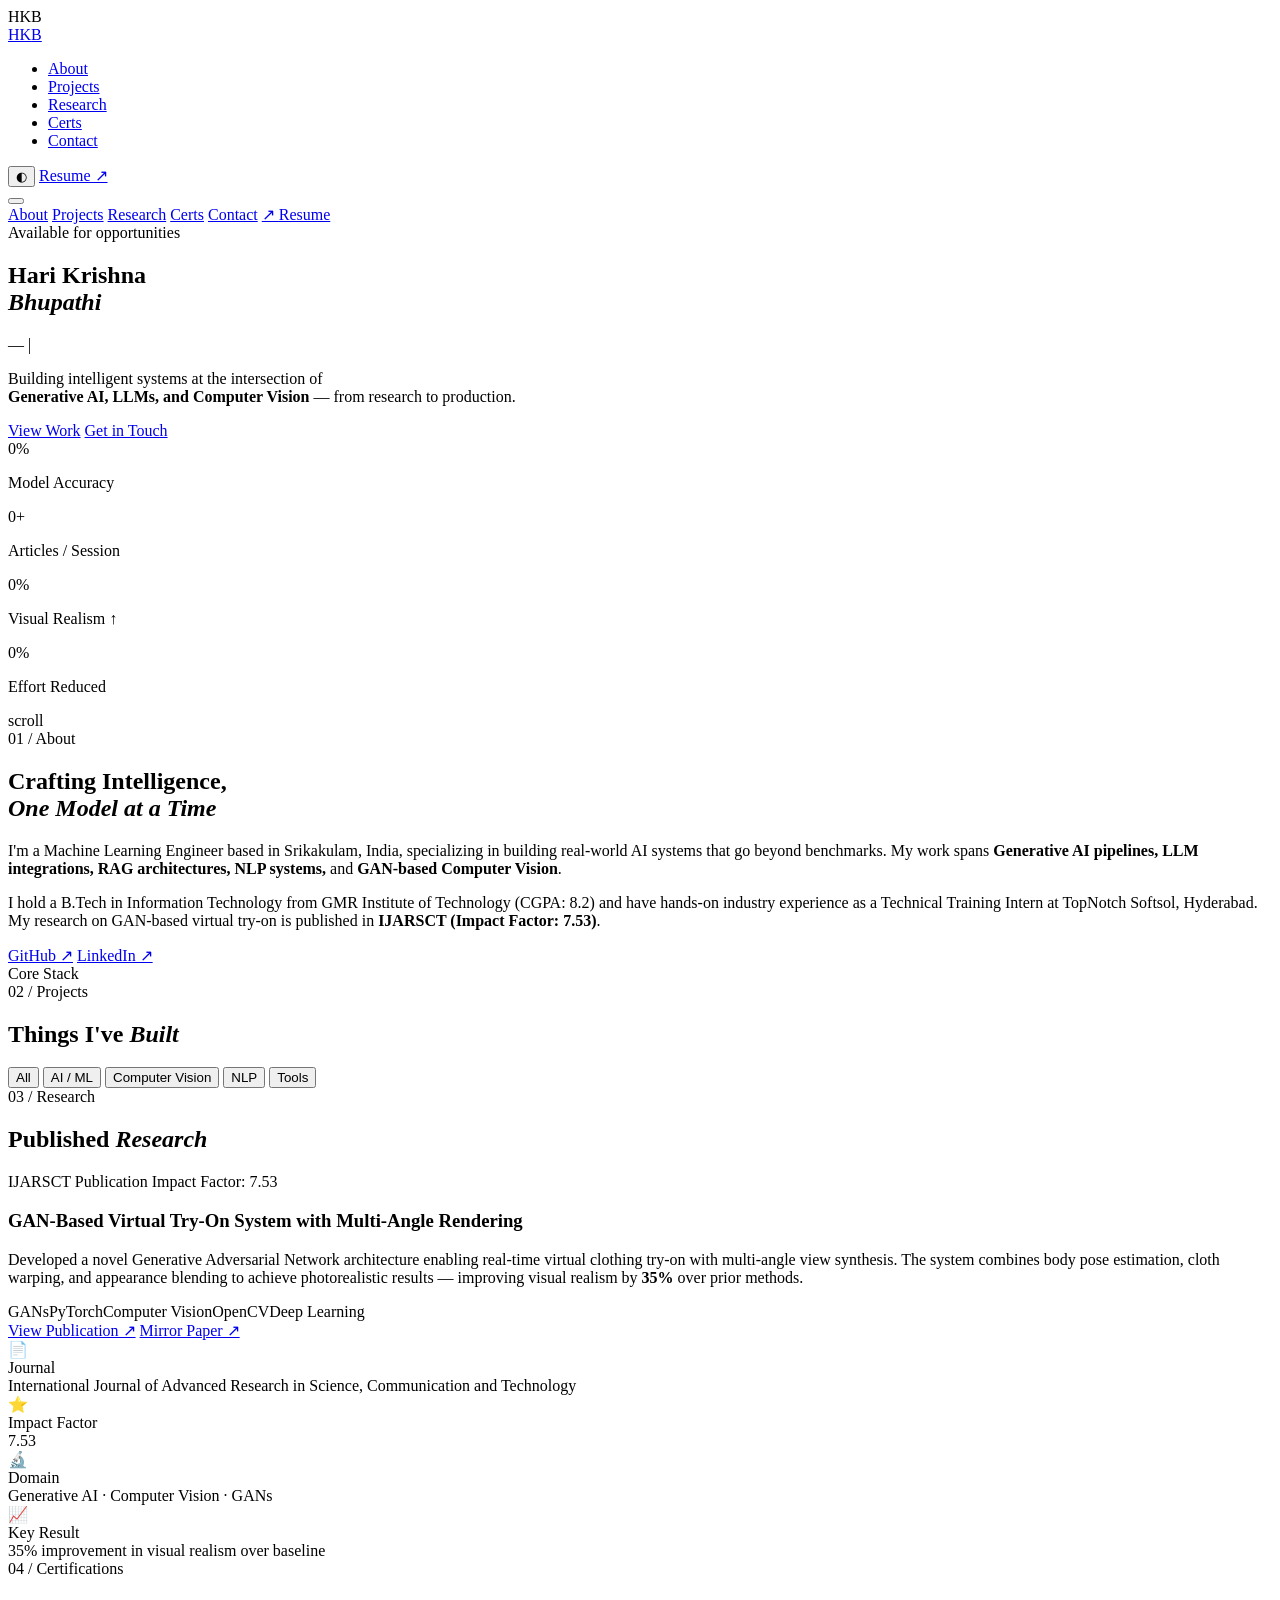
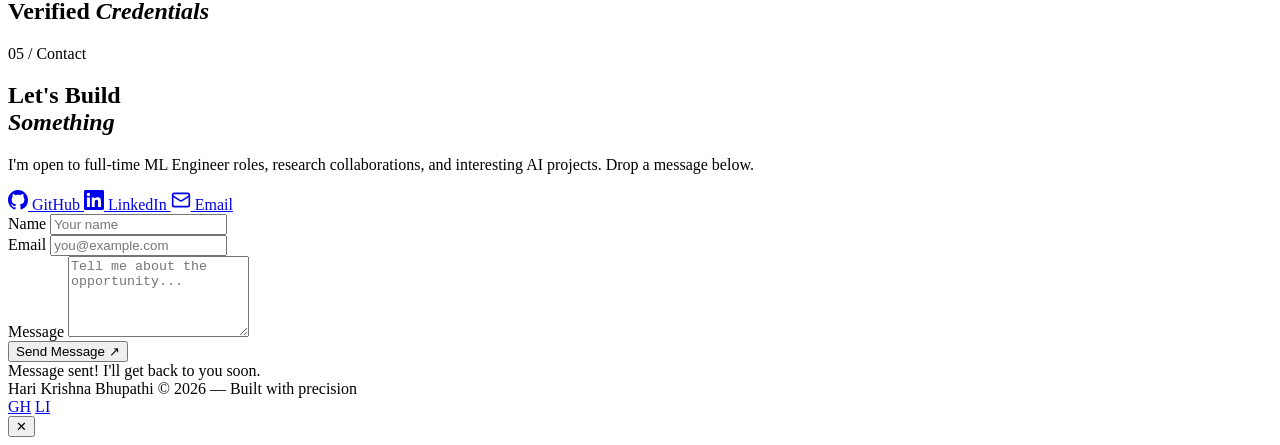
==== commit 0b3ef322: "Rename Index.html to index.html" ====
--- a/index.html
+++ b/index.html
@@ -1,291 +1,291 @@
-<!DOCTYPE html>
-<html lang="en" data-theme="dark">
-<head>
-  <meta charset="UTF-8" />
-  <meta name="viewport" content="width=device-width, initial-scale=1.0" />
-  <title>Hari Krishna Bhupathi — ML Engineer</title>
-  <link rel="preconnect" href="https://fonts.googleapis.com" />
-  <link rel="preconnect" href="https://fonts.gstatic.com" crossorigin />
-  <link href="https://fonts.googleapis.com/css2?family=Syne:wght@400;500;600;700;800&family=DM+Mono:wght@300;400;500&family=Instrument+Sans:wght@300;400;500;600&display=swap" rel="stylesheet" />
-  <link rel="stylesheet" href="style.css" />
-</head>
-<body>
-
-  <!-- ░░ LOADER ░░ -->
-  <div id="loader">
-    <div class="loader-inner">
-      <div class="loader-bar"></div>
-      <span class="loader-text">HKB</span>
-    </div>
-  </div>
-
-  <!-- ░░ CURSOR ░░ -->
-  <div class="cursor-dot"></div>
-  <div class="cursor-ring"></div>
-
-  <!-- ░░ NAV ░░ -->
-  <nav id="navbar">
-    <div class="nav-inner">
-      <a href="#hero" class="nav-logo">HK<span>B</span></a>
-      <ul class="nav-links">
-        <li><a href="#about" class="nav-link">About</a></li>
-        <li><a href="#projects" class="nav-link">Projects</a></li>
-        <li><a href="#research" class="nav-link">Research</a></li>
-        <li><a href="#certifications" class="nav-link">Certs</a></li>
-        <li><a href="#contact" class="nav-link">Contact</a></li>
-      </ul>
-      <div class="nav-actions">
-        <button id="theme-toggle" aria-label="Toggle theme">
-          <span class="theme-icon">◐</span>
-        </button>
-        <a href="https://github.com/harikrishna376/portfolio_new__/blob/main/final_resume.pdf" target="_blank" class="btn-resume">Resume ↗</a>
-      </div>
-      <button class="nav-hamburger" id="hamburger" aria-label="Menu">
-        <span></span><span></span><span></span>
-      </button>
-    </div>
-    <div class="nav-mobile" id="nav-mobile">
-      <a href="#about" class="nav-link-m">About</a>
-      <a href="#projects" class="nav-link-m">Projects</a>
-      <a href="#research" class="nav-link-m">Research</a>
-      <a href="#certifications" class="nav-link-m">Certs</a>
-      <a href="#contact" class="nav-link-m">Contact</a>
-      <a href="https://github.com/harikrishna376/portfolio_new__/blob/main/final_resume.pdf" target="_blank" class="nav-link-m accent">↗ Resume</a>
-    </div>
-  </nav>
-
-  <!-- ░░ HERO ░░ -->
-  <section id="hero">
-    <div class="hero-bg-grid"></div>
-    <div class="hero-orb orb1"></div>
-    <div class="hero-orb orb2"></div>
-    <div class="hero-inner">
-      <div class="hero-badge reveal">
-        <span class="badge-dot"></span>
-        Available for opportunities
-      </div>
-      <h1 class="hero-name reveal">
-        Hari Krishna<br /><em>Bhupathi</em>
-      </h1>
-      <div class="hero-role reveal">
-        <span class="role-prefix">—</span>
-        <span id="typing-text"></span>
-        <span class="cursor-blink">|</span>
-      </div>
-      <p class="hero-summary reveal">
-        Building intelligent systems at the intersection of<br />
-        <strong>Generative AI, LLMs, and Computer Vision</strong> — from research to production.
-      </p>
-      <div class="hero-cta reveal">
-        <a href="#projects" class="btn-primary">View Work</a>
-        <a href="#contact" class="btn-ghost">Get in Touch</a>
-      </div>
-      <div class="hero-stats reveal">
-        <div class="stat">
-          <span class="stat-num" data-target="94">0</span><span>%</span>
-          <p>Model Accuracy</p>
-        </div>
-        <div class="stat-divider"></div>
-        <div class="stat">
-          <span class="stat-num" data-target="200">0</span><span>+</span>
-          <p>Articles / Session</p>
-        </div>
-        <div class="stat-divider"></div>
-        <div class="stat">
-          <span class="stat-num" data-target="35">0</span><span>%</span>
-          <p>Visual Realism ↑</p>
-        </div>
-        <div class="stat-divider"></div>
-        <div class="stat">
-          <span class="stat-num" data-target="80">0</span><span>%</span>
-          <p>Effort Reduced</p>
-        </div>
-      </div>
-    </div>
-    <div class="hero-scroll-hint">
-      <span>scroll</span>
-      <div class="scroll-line"></div>
-    </div>
-  </section>
-
-  <!-- ░░ ABOUT ░░ -->
-  <section id="about">
-    <div class="container">
-      <div class="section-label reveal">01 / About</div>
-      <div class="about-grid">
-        <div class="about-left reveal">
-          <h2 class="section-title">Crafting Intelligence,<br /><em>One Model at a Time</em></h2>
-          <p class="about-bio">
-            I'm a Machine Learning Engineer based in Srikakulam, India, specializing in building real-world AI systems that go beyond benchmarks. My work spans <strong>Generative AI pipelines, LLM integrations, RAG architectures, NLP systems,</strong> and <strong>GAN-based Computer Vision</strong>.
-          </p>
-          <p class="about-bio">
-            I hold a B.Tech in Information Technology from GMR Institute of Technology (CGPA: 8.2) and have hands-on industry experience as a Technical Training Intern at TopNotch Softsol, Hyderabad. My research on GAN-based virtual try-on is published in <strong>IJARSCT (Impact Factor: 7.53)</strong>.
-          </p>
-          <div class="about-links">
-            <a href="https://github.com/harikrishna376" target="_blank" class="social-chip">GitHub ↗</a>
-            <a href="https://www.linkedin.com/in/hari-krishna-bhupathi-a29a88273/" target="_blank" class="social-chip">LinkedIn ↗</a>
-          </div>
-        </div>
-        <div class="about-right reveal">
-          <div class="skills-heading">Core Stack</div>
-          <div class="skills-grid" id="skills-grid"></div>
-        </div>
-      </div>
-    </div>
-  </section>
-
-  <!-- ░░ PROJECTS ░░ -->
-  <section id="projects">
-    <div class="container">
-      <div class="section-label reveal">02 / Projects</div>
-      <h2 class="section-title reveal">Things I've <em>Built</em></h2>
-      <div class="filter-bar reveal">
-        <button class="filter-btn active" data-filter="all">All</button>
-        <button class="filter-btn" data-filter="ai">AI / ML</button>
-        <button class="filter-btn" data-filter="vision">Computer Vision</button>
-        <button class="filter-btn" data-filter="nlp">NLP</button>
-        <button class="filter-btn" data-filter="tool">Tools</button>
-      </div>
-      <div class="projects-grid" id="projects-grid"></div>
-    </div>
-  </section>
-
-  <!-- ░░ RESEARCH ░░ -->
-  <section id="research">
-    <div class="container">
-      <div class="section-label reveal">03 / Research</div>
-      <h2 class="section-title reveal">Published <em>Research</em></h2>
-      <div class="research-grid">
-        <div class="research-card reveal" id="main-pub">
-          <div class="research-card-top">
-            <span class="research-badge">IJARSCT Publication</span>
-            <span class="research-impact">Impact Factor: 7.53</span>
-          </div>
-          <h3 class="research-title">GAN-Based Virtual Try-On System with Multi-Angle Rendering</h3>
-          <p class="research-abstract">
-            Developed a novel Generative Adversarial Network architecture enabling real-time virtual clothing try-on with multi-angle view synthesis. The system combines body pose estimation, cloth warping, and appearance blending to achieve photorealistic results — improving visual realism by <strong>35%</strong> over prior methods.
-          </p>
-          <div class="research-tags">
-            <span>GANs</span><span>PyTorch</span><span>Computer Vision</span><span>OpenCV</span><span>Deep Learning</span>
-          </div>
-          <div class="research-actions">
-            <a href="https://github.com/harikrishna376/portfolio_new__/blob/main/public/MAIN_PROJECT_PUBLICATION.pdf" target="_blank" class="btn-primary sm">View Publication ↗</a>
-            <a href="https://github.com/harikrishna376/portfolio_new__/blob/main/public/MAIN_PROJECT_PAPER.pdf" target="_blank" class="btn-ghost sm">Mirror Paper ↗</a>
-          </div>
-        </div>
-        <div class="research-side reveal">
-          <div class="research-highlight">
-            <div class="rh-icon">📄</div>
-            <div>
-              <div class="rh-label">Journal</div>
-              <div class="rh-val">International Journal of Advanced Research in Science, Communication and Technology</div>
-            </div>
-          </div>
-          <div class="research-highlight">
-            <div class="rh-icon">⭐</div>
-            <div>
-              <div class="rh-label">Impact Factor</div>
-              <div class="rh-val">7.53</div>
-            </div>
-          </div>
-          <div class="research-highlight">
-            <div class="rh-icon">🔬</div>
-            <div>
-              <div class="rh-label">Domain</div>
-              <div class="rh-val">Generative AI · Computer Vision · GANs</div>
-            </div>
-          </div>
-          <div class="research-highlight">
-            <div class="rh-icon">📈</div>
-            <div>
-              <div class="rh-label">Key Result</div>
-              <div class="rh-val">35% improvement in visual realism over baseline</div>
-            </div>
-          </div>
-        </div>
-      </div>
-    </div>
-  </section>
-
-  <!-- ░░ CERTIFICATIONS ░░ -->
-  <section id="certifications">
-    <div class="container">
-      <div class="section-label reveal">04 / Certifications</div>
-      <h2 class="section-title reveal">Verified <em>Credentials</em></h2>
-      <div class="certs-grid" id="certs-grid"></div>
-    </div>
-  </section>
-
-  <!-- ░░ CONTACT ░░ -->
-  <section id="contact">
-    <div class="container">
-      <div class="section-label reveal">05 / Contact</div>
-      <div class="contact-grid">
-        <div class="contact-left reveal">
-          <h2 class="section-title">Let's Build<br /><em>Something</em></h2>
-          <p class="contact-sub">I'm open to full-time ML Engineer roles, research collaborations, and interesting AI projects. Drop a message below.</p>
-          <div class="contact-social">
-            <a href="https://github.com/harikrishna376" target="_blank" class="social-link">
-              <svg width="20" height="20" viewBox="0 0 24 24" fill="currentColor"><path d="M12 0C5.37 0 0 5.37 0 12c0 5.31 3.435 9.795 8.205 11.385.6.105.825-.255.825-.57 0-.285-.015-1.23-.015-2.235-3.015.555-3.795-.735-4.035-1.41-.135-.345-.72-1.41-1.23-1.695-.42-.225-1.02-.78-.015-.795.945-.015 1.62.87 1.845 1.23 1.08 1.815 2.805 1.305 3.495.99.105-.78.42-1.305.765-1.605-2.67-.3-5.46-1.335-5.46-5.925 0-1.305.465-2.385 1.23-3.225-.12-.3-.54-1.53.12-3.18 0 0 1.005-.315 3.3 1.23.96-.27 1.98-.405 3-.405s2.04.135 3 .405c2.295-1.56 3.3-1.23 3.3-1.23.66 1.65.24 2.88.12 3.18.765.84 1.23 1.905 1.23 3.225 0 4.605-2.805 5.625-5.475 5.925.435.375.81 1.095.81 2.22 0 1.605-.015 2.895-.015 3.3 0 .315.225.69.825.57A12.02 12.02 0 0 0 24 12c0-6.63-5.37-12-12-12z"/></svg>
-              GitHub
-            </a>
-            <a href="https://www.linkedin.com/in/hari-krishna-bhupathi-a29a88273/" target="_blank" class="social-link">
-              <svg width="20" height="20" viewBox="0 0 24 24" fill="currentColor"><path d="M20.447 20.452h-3.554v-5.569c0-1.328-.027-3.037-1.852-3.037-1.853 0-2.136 1.445-2.136 2.939v5.667H9.351V9h3.414v1.561h.046c.477-.9 1.637-1.85 3.37-1.85 3.601 0 4.267 2.37 4.267 5.455v6.286zM5.337 7.433a2.062 2.062 0 0 1-2.063-2.065 2.064 2.064 0 1 1 2.063 2.065zm1.782 13.019H3.555V9h3.564v11.452zM22.225 0H1.771C.792 0 0 .774 0 1.729v20.542C0 23.227.792 24 1.771 24h20.451C23.2 24 24 23.227 24 22.271V1.729C24 .774 23.2 0 22.222 0h.003z"/></svg>
-              LinkedIn
-            </a>
-            <a href="mailto:harikrishnabhupathi376@gmail.com" class="social-link">
-              <svg width="20" height="20" viewBox="0 0 24 24" fill="none" stroke="currentColor" stroke-width="2"><rect x="2" y="4" width="20" height="16" rx="2"/><path d="m22 7-8.97 5.7a1.94 1.94 0 0 1-2.06 0L2 7"/></svg>
-              Email
-            </a>
-          </div>
-        </div>
-        <div class="contact-right reveal">
-          <form id="contact-form" class="contact-form" novalidate>
-            <div class="form-group">
-              <label for="name">Name</label>
-              <input type="text" id="name" name="name" placeholder="Your name" autocomplete="off" />
-              <span class="form-error" id="name-error"></span>
-            </div>
-            <div class="form-group">
-              <label for="email">Email</label>
-              <input type="email" id="email" name="email" placeholder="you@example.com" autocomplete="off" />
-              <span class="form-error" id="email-error"></span>
-            </div>
-            <div class="form-group">
-              <label for="message">Message</label>
-              <textarea id="message" name="message" rows="5" placeholder="Tell me about the opportunity..."></textarea>
-              <span class="form-error" id="message-error"></span>
-            </div>
-            <button type="submit" class="btn-primary full">Send Message ↗</button>
-            <div class="form-success" id="form-success">Message sent! I'll get back to you soon.</div>
-          </form>
-        </div>
-      </div>
-    </div>
-  </section>
-
-  <!-- ░░ FOOTER ░░ -->
-  <footer>
-    <div class="container">
-      <div class="footer-inner">
-        <span class="footer-name">Hari Krishna Bhupathi</span>
-        <span class="footer-copy">© 2026 — Built with precision</span>
-        <div class="footer-links">
-          <a href="https://github.com/harikrishna376" target="_blank">GH</a>
-          <a href="https://www.linkedin.com/in/hari-krishna-bhupathi-a29a88273/" target="_blank">LI</a>
-        </div>
-      </div>
-    </div>
-  </footer>
-
-  <!-- ░░ PROJECT MODAL ░░ -->
-  <div id="modal-overlay" class="modal-overlay">
-    <div class="modal" id="modal">
-      <button class="modal-close" id="modal-close">✕</button>
-      <div class="modal-content" id="modal-content"></div>
-    </div>
-  </div>
-
-  <script src="script.js"></script>
-</body>
-</html>
+<!DOCTYPE html>
+<html lang="en" data-theme="dark">
+<head>
+  <meta charset="UTF-8" />
+  <meta name="viewport" content="width=device-width, initial-scale=1.0" />
+  <title>Hari Krishna Bhupathi — ML Engineer</title>
+  <link rel="preconnect" href="https://fonts.googleapis.com" />
+  <link rel="preconnect" href="https://fonts.gstatic.com" crossorigin />
+  <link href="https://fonts.googleapis.com/css2?family=Syne:wght@400;500;600;700;800&family=DM+Mono:wght@300;400;500&family=Instrument+Sans:wght@300;400;500;600&display=swap" rel="stylesheet" />
+  <link rel="stylesheet" href="style.css" />
+</head>
+<body>
+
+  <!-- ░░ LOADER ░░ -->
+  <div id="loader">
+    <div class="loader-inner">
+      <div class="loader-bar"></div>
+      <span class="loader-text">HKB</span>
+    </div>
+  </div>
+
+  <!-- ░░ CURSOR ░░ -->
+  <div class="cursor-dot"></div>
+  <div class="cursor-ring"></div>
+
+  <!-- ░░ NAV ░░ -->
+  <nav id="navbar">
+    <div class="nav-inner">
+      <a href="#hero" class="nav-logo">HK<span>B</span></a>
+      <ul class="nav-links">
+        <li><a href="#about" class="nav-link">About</a></li>
+        <li><a href="#projects" class="nav-link">Projects</a></li>
+        <li><a href="#research" class="nav-link">Research</a></li>
+        <li><a href="#certifications" class="nav-link">Certs</a></li>
+        <li><a href="#contact" class="nav-link">Contact</a></li>
+      </ul>
+      <div class="nav-actions">
+        <button id="theme-toggle" aria-label="Toggle theme">
+          <span class="theme-icon">◐</span>
+        </button>
+        <a href="https://github.com/harikrishna376/portfolio_new__/blob/main/AI_ML_ENGINNER.pdf" target="_blank" class="btn-resume">Resume ↗</a>
+      </div>
+      <button class="nav-hamburger" id="hamburger" aria-label="Menu">
+        <span></span><span></span><span></span>
+      </button>
+    </div>
+    <div class="nav-mobile" id="nav-mobile">
+      <a href="#about" class="nav-link-m">About</a>
+      <a href="#projects" class="nav-link-m">Projects</a>
+      <a href="#research" class="nav-link-m">Research</a>
+      <a href="#certifications" class="nav-link-m">Certs</a>
+      <a href="#contact" class="nav-link-m">Contact</a>
+      <a href="https://github.com/harikrishna376/portfolio_new__/blob/main/AI_ML_ENGINNER.pdf" target="_blank" class="nav-link-m accent">↗ Resume</a>
+    </div>
+  </nav>
+
+  <!-- ░░ HERO ░░ -->
+  <section id="hero">
+    <div class="hero-bg-grid"></div>
+    <div class="hero-orb orb1"></div>
+    <div class="hero-orb orb2"></div>
+    <div class="hero-inner">
+      <div class="hero-badge reveal">
+        <span class="badge-dot"></span>
+        Available for opportunities
+      </div>
+      <h1 class="hero-name reveal">
+        Hari Krishna<br /><em>Bhupathi</em>
+      </h1>
+      <div class="hero-role reveal">
+        <span class="role-prefix">—</span>
+        <span id="typing-text"></span>
+        <span class="cursor-blink">|</span>
+      </div>
+      <p class="hero-summary reveal">
+        Building intelligent systems at the intersection of<br />
+        <strong>Generative AI, LLMs, and Computer Vision</strong> — from research to production.
+      </p>
+      <div class="hero-cta reveal">
+        <a href="#projects" class="btn-primary">View Work</a>
+        <a href="#contact" class="btn-ghost">Get in Touch</a>
+      </div>
+      <div class="hero-stats reveal">
+        <div class="stat">
+          <span class="stat-num" data-target="94">0</span><span>%</span>
+          <p>Model Accuracy</p>
+        </div>
+        <div class="stat-divider"></div>
+        <div class="stat">
+          <span class="stat-num" data-target="200">0</span><span>+</span>
+          <p>Articles / Session</p>
+        </div>
+        <div class="stat-divider"></div>
+        <div class="stat">
+          <span class="stat-num" data-target="35">0</span><span>%</span>
+          <p>Visual Realism ↑</p>
+        </div>
+        <div class="stat-divider"></div>
+        <div class="stat">
+          <span class="stat-num" data-target="80">0</span><span>%</span>
+          <p>Effort Reduced</p>
+        </div>
+      </div>
+    </div>
+    <div class="hero-scroll-hint">
+      <span>scroll</span>
+      <div class="scroll-line"></div>
+    </div>
+  </section>
+
+  <!-- ░░ ABOUT ░░ -->
+  <section id="about">
+    <div class="container">
+      <div class="section-label reveal">01 / About</div>
+      <div class="about-grid">
+        <div class="about-left reveal">
+          <h2 class="section-title">Crafting Intelligence,<br /><em>One Model at a Time</em></h2>
+          <p class="about-bio">
+            I'm a Machine Learning Engineer based in Srikakulam, India, specializing in building real-world AI systems that go beyond benchmarks. My work spans <strong>Generative AI pipelines, LLM integrations, RAG architectures, NLP systems,</strong> and <strong>GAN-based Computer Vision</strong>.
+          </p>
+          <p class="about-bio">
+            I hold a B.Tech in Information Technology from GMR Institute of Technology (CGPA: 8.2) and have hands-on industry experience as a Technical Training Intern at TopNotch Softsol, Hyderabad. My research on GAN-based virtual try-on is published in <strong>IJARSCT (Impact Factor: 7.53)</strong>.
+          </p>
+          <div class="about-links">
+            <a href="https://github.com/harikrishna376" target="_blank" class="social-chip">GitHub ↗</a>
+            <a href="https://www.linkedin.com/in/hari-krishna-bhupathi-a29a88273/" target="_blank" class="social-chip">LinkedIn ↗</a>
+          </div>
+        </div>
+        <div class="about-right reveal">
+          <div class="skills-heading">Core Stack</div>
+          <div class="skills-grid" id="skills-grid"></div>
+        </div>
+      </div>
+    </div>
+  </section>
+
+  <!-- ░░ PROJECTS ░░ -->
+  <section id="projects">
+    <div class="container">
+      <div class="section-label reveal">02 / Projects</div>
+      <h2 class="section-title reveal">Things I've <em>Built</em></h2>
+      <div class="filter-bar reveal">
+        <button class="filter-btn active" data-filter="all">All</button>
+        <button class="filter-btn" data-filter="ai">AI / ML</button>
+        <button class="filter-btn" data-filter="vision">Computer Vision</button>
+        <button class="filter-btn" data-filter="nlp">NLP</button>
+        <button class="filter-btn" data-filter="tool">Tools</button>
+      </div>
+      <div class="projects-grid" id="projects-grid"></div>
+    </div>
+  </section>
+
+  <!-- ░░ RESEARCH ░░ -->
+  <section id="research">
+    <div class="container">
+      <div class="section-label reveal">03 / Research</div>
+      <h2 class="section-title reveal">Published <em>Research</em></h2>
+      <div class="research-grid">
+        <div class="research-card reveal" id="main-pub">
+          <div class="research-card-top">
+            <span class="research-badge">IJARSCT Publication</span>
+            <span class="research-impact">Impact Factor: 7.53</span>
+          </div>
+          <h3 class="research-title">GAN-Based Virtual Try-On System with Multi-Angle Rendering</h3>
+          <p class="research-abstract">
+            Developed a novel Generative Adversarial Network architecture enabling real-time virtual clothing try-on with multi-angle view synthesis. The system combines body pose estimation, cloth warping, and appearance blending to achieve photorealistic results — improving visual realism by <strong>35%</strong> over prior methods.
+          </p>
+          <div class="research-tags">
+            <span>GANs</span><span>PyTorch</span><span>Computer Vision</span><span>OpenCV</span><span>Deep Learning</span>
+          </div>
+          <div class="research-actions">
+            <a href="https://github.com/harikrishna376/portfolio_new__/blob/main/public/MAIN_PROJECT_PUBLICATION.pdf" target="_blank" class="btn-primary sm">View Publication ↗</a>
+            <a href="https://github.com/harikrishna376/portfolio_new__/blob/main/public/MAIN%20PROJECT_PAPER.pdf" target="_blank" class="btn-primary sm">Mirror Paper ↗</a>
+          </div>
+        </div>
+        <div class="research-side reveal">
+          <div class="research-highlight">
+            <div class="rh-icon">📄</div>
+            <div>
+              <div class="rh-label">Journal</div>
+              <div class="rh-val">International Journal of Advanced Research in Science, Communication and Technology</div>
+            </div>
+          </div>
+          <div class="research-highlight">
+            <div class="rh-icon">⭐</div>
+            <div>
+              <div class="rh-label">Impact Factor</div>
+              <div class="rh-val">7.53</div>
+            </div>
+          </div>
+          <div class="research-highlight">
+            <div class="rh-icon">🔬</div>
+            <div>
+              <div class="rh-label">Domain</div>
+              <div class="rh-val">Generative AI · Computer Vision · GANs</div>
+            </div>
+          </div>
+          <div class="research-highlight">
+            <div class="rh-icon">📈</div>
+            <div>
+              <div class="rh-label">Key Result</div>
+              <div class="rh-val">35% improvement in visual realism over baseline</div>
+            </div>
+          </div>
+        </div>
+      </div>
+    </div>
+  </section>
+
+  <!-- ░░ CERTIFICATIONS ░░ -->
+  <section id="certifications">
+    <div class="container">
+      <div class="section-label reveal">04 / Certifications</div>
+      <h2 class="section-title reveal">Verified <em>Credentials</em></h2>
+      <div class="certs-grid" id="certs-grid"></div>
+    </div>
+  </section>
+
+  <!-- ░░ CONTACT ░░ -->
+  <section id="contact">
+    <div class="container">
+      <div class="section-label reveal">05 / Contact</div>
+      <div class="contact-grid">
+        <div class="contact-left reveal">
+          <h2 class="section-title">Let's Build<br /><em>Something</em></h2>
+          <p class="contact-sub">I'm open to full-time ML Engineer roles, research collaborations, and interesting AI projects. Drop a message below.</p>
+          <div class="contact-social">
+            <a href="https://github.com/harikrishna376" target="_blank" class="social-link">
+              <svg width="20" height="20" viewBox="0 0 24 24" fill="currentColor"><path d="M12 0C5.37 0 0 5.37 0 12c0 5.31 3.435 9.795 8.205 11.385.6.105.825-.255.825-.57 0-.285-.015-1.23-.015-2.235-3.015.555-3.795-.735-4.035-1.41-.135-.345-.72-1.41-1.23-1.695-.42-.225-1.02-.78-.015-.795.945-.015 1.62.87 1.845 1.23 1.08 1.815 2.805 1.305 3.495.99.105-.78.42-1.305.765-1.605-2.67-.3-5.46-1.335-5.46-5.925 0-1.305.465-2.385 1.23-3.225-.12-.3-.54-1.53.12-3.18 0 0 1.005-.315 3.3 1.23.96-.27 1.98-.405 3-.405s2.04.135 3 .405c2.295-1.56 3.3-1.23 3.3-1.23.66 1.65.24 2.88.12 3.18.765.84 1.23 1.905 1.23 3.225 0 4.605-2.805 5.625-5.475 5.925.435.375.81 1.095.81 2.22 0 1.605-.015 2.895-.015 3.3 0 .315.225.69.825.57A12.02 12.02 0 0 0 24 12c0-6.63-5.37-12-12-12z"/></svg>
+              GitHub
+            </a>
+            <a href="https://www.linkedin.com/in/hari-krishna-bhupathi-a29a88273/" target="_blank" class="social-link">
+              <svg width="20" height="20" viewBox="0 0 24 24" fill="currentColor"><path d="M20.447 20.452h-3.554v-5.569c0-1.328-.027-3.037-1.852-3.037-1.853 0-2.136 1.445-2.136 2.939v5.667H9.351V9h3.414v1.561h.046c.477-.9 1.637-1.85 3.37-1.85 3.601 0 4.267 2.37 4.267 5.455v6.286zM5.337 7.433a2.062 2.062 0 0 1-2.063-2.065 2.064 2.064 0 1 1 2.063 2.065zm1.782 13.019H3.555V9h3.564v11.452zM22.225 0H1.771C.792 0 0 .774 0 1.729v20.542C0 23.227.792 24 1.771 24h20.451C23.2 24 24 23.227 24 22.271V1.729C24 .774 23.2 0 22.222 0h.003z"/></svg>
+              LinkedIn
+            </a>
+            <a href="mailto:harikrishnabhupathi376@gmail.com" class="social-link">
+              <svg width="20" height="20" viewBox="0 0 24 24" fill="none" stroke="currentColor" stroke-width="2"><rect x="2" y="4" width="20" height="16" rx="2"/><path d="m22 7-8.97 5.7a1.94 1.94 0 0 1-2.06 0L2 7"/></svg>
+              Email
+            </a>
+          </div>
+        </div>
+        <div class="contact-right reveal">
+          <form id="contact-form" class="contact-form" novalidate>
+            <div class="form-group">
+              <label for="name">Name</label>
+              <input type="text" id="name" name="name" placeholder="Your name" autocomplete="off" />
+              <span class="form-error" id="name-error"></span>
+            </div>
+            <div class="form-group">
+              <label for="email">Email</label>
+              <input type="email" id="email" name="email" placeholder="you@example.com" autocomplete="off" />
+              <span class="form-error" id="email-error"></span>
+            </div>
+            <div class="form-group">
+              <label for="message">Message</label>
+              <textarea id="message" name="message" rows="5" placeholder="Tell me about the opportunity..."></textarea>
+              <span class="form-error" id="message-error"></span>
+            </div>
+            <button type="submit" class="btn-primary full">Send Message ↗</button>
+            <div class="form-success" id="form-success">Message sent! I'll get back to you soon.</div>
+          </form>
+        </div>
+      </div>
+    </div>
+  </section>
+
+  <!-- ░░ FOOTER ░░ -->
+  <footer>
+    <div class="container">
+      <div class="footer-inner">
+        <span class="footer-name">Hari Krishna Bhupathi</span>
+        <span class="footer-copy">© 2026 — Built with precision</span>
+        <div class="footer-links">
+          <a href="https://github.com/harikrishna376" target="_blank">GH</a>
+          <a href="https://www.linkedin.com/in/hari-krishna-bhupathi-a29a88273/" target="_blank">LI</a>
+        </div>
+      </div>
+    </div>
+  </footer>
+
+  <!-- ░░ PROJECT MODAL ░░ -->
+  <div id="modal-overlay" class="modal-overlay">
+    <div class="modal" id="modal">
+      <button class="modal-close" id="modal-close">✕</button>
+      <div class="modal-content" id="modal-content"></div>
+    </div>
+  </div>
+
+  <script src="script.js"></script>
+</body>
+</html>
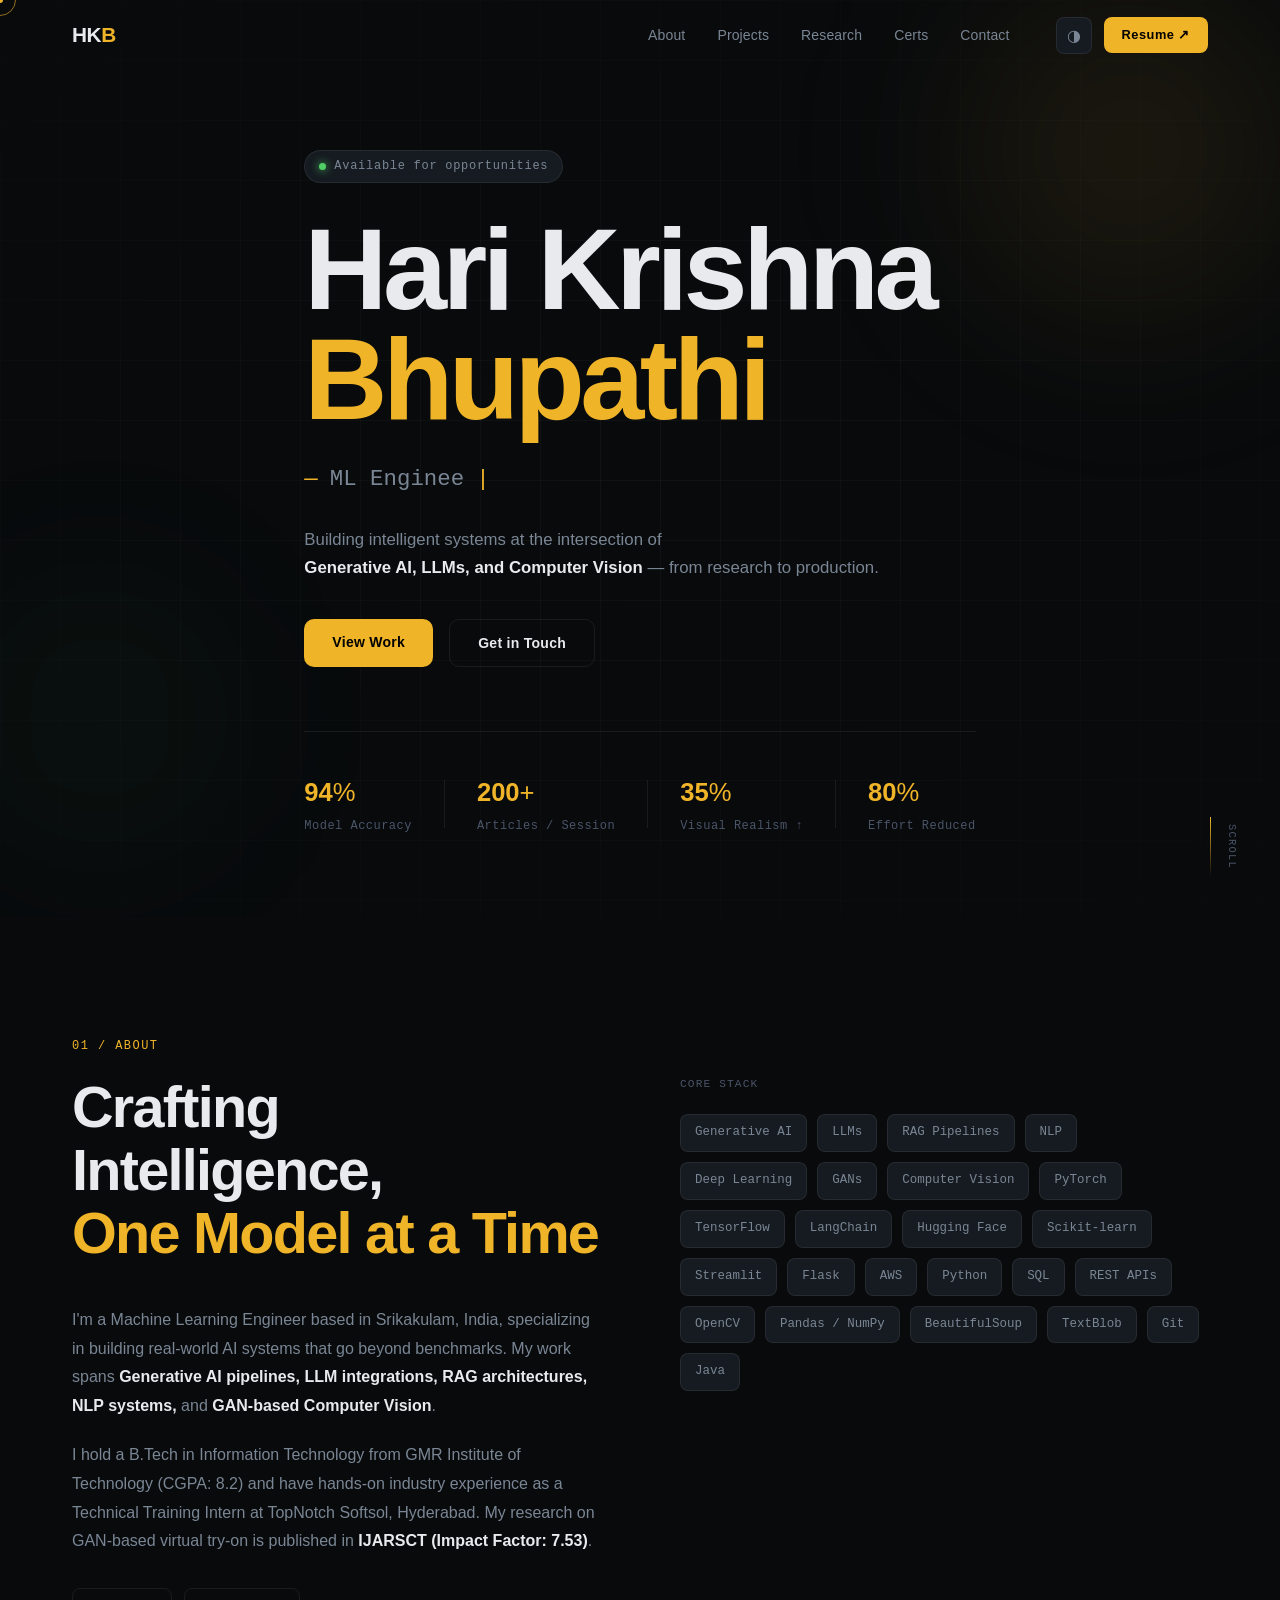
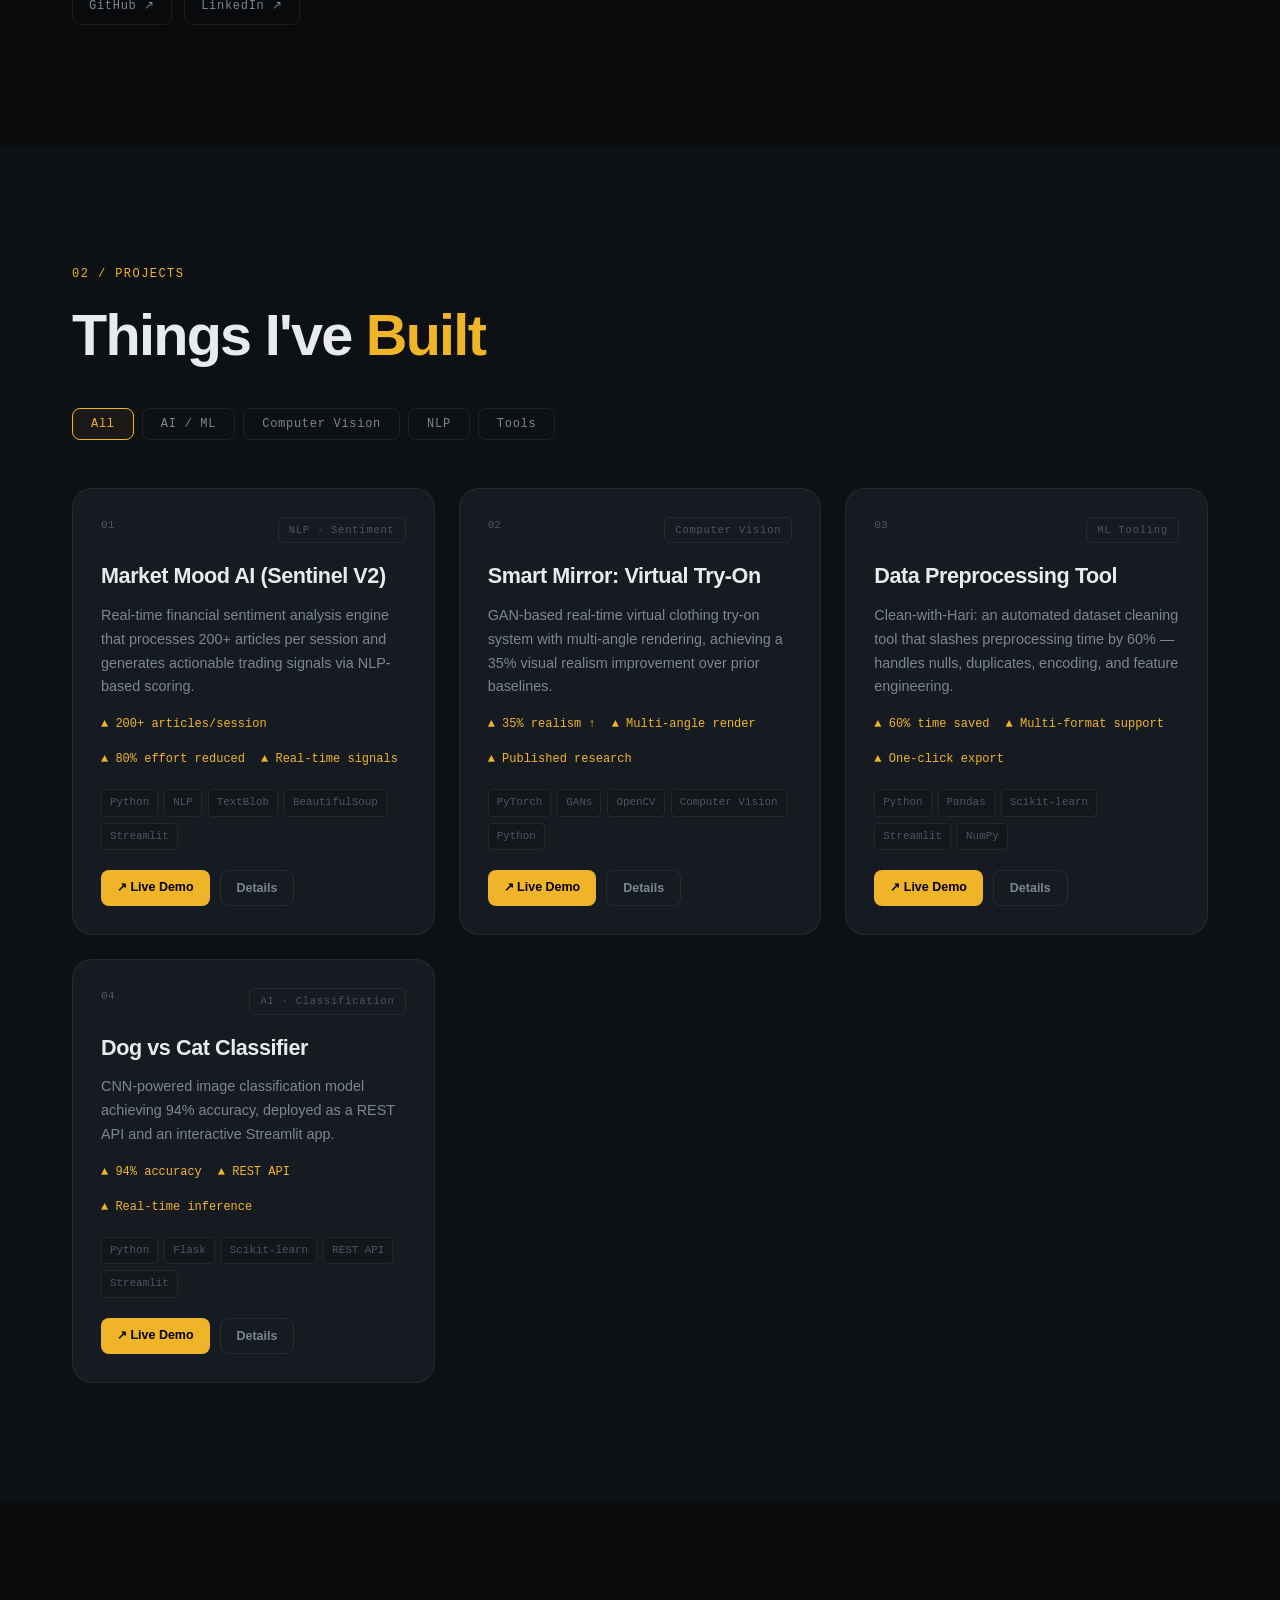
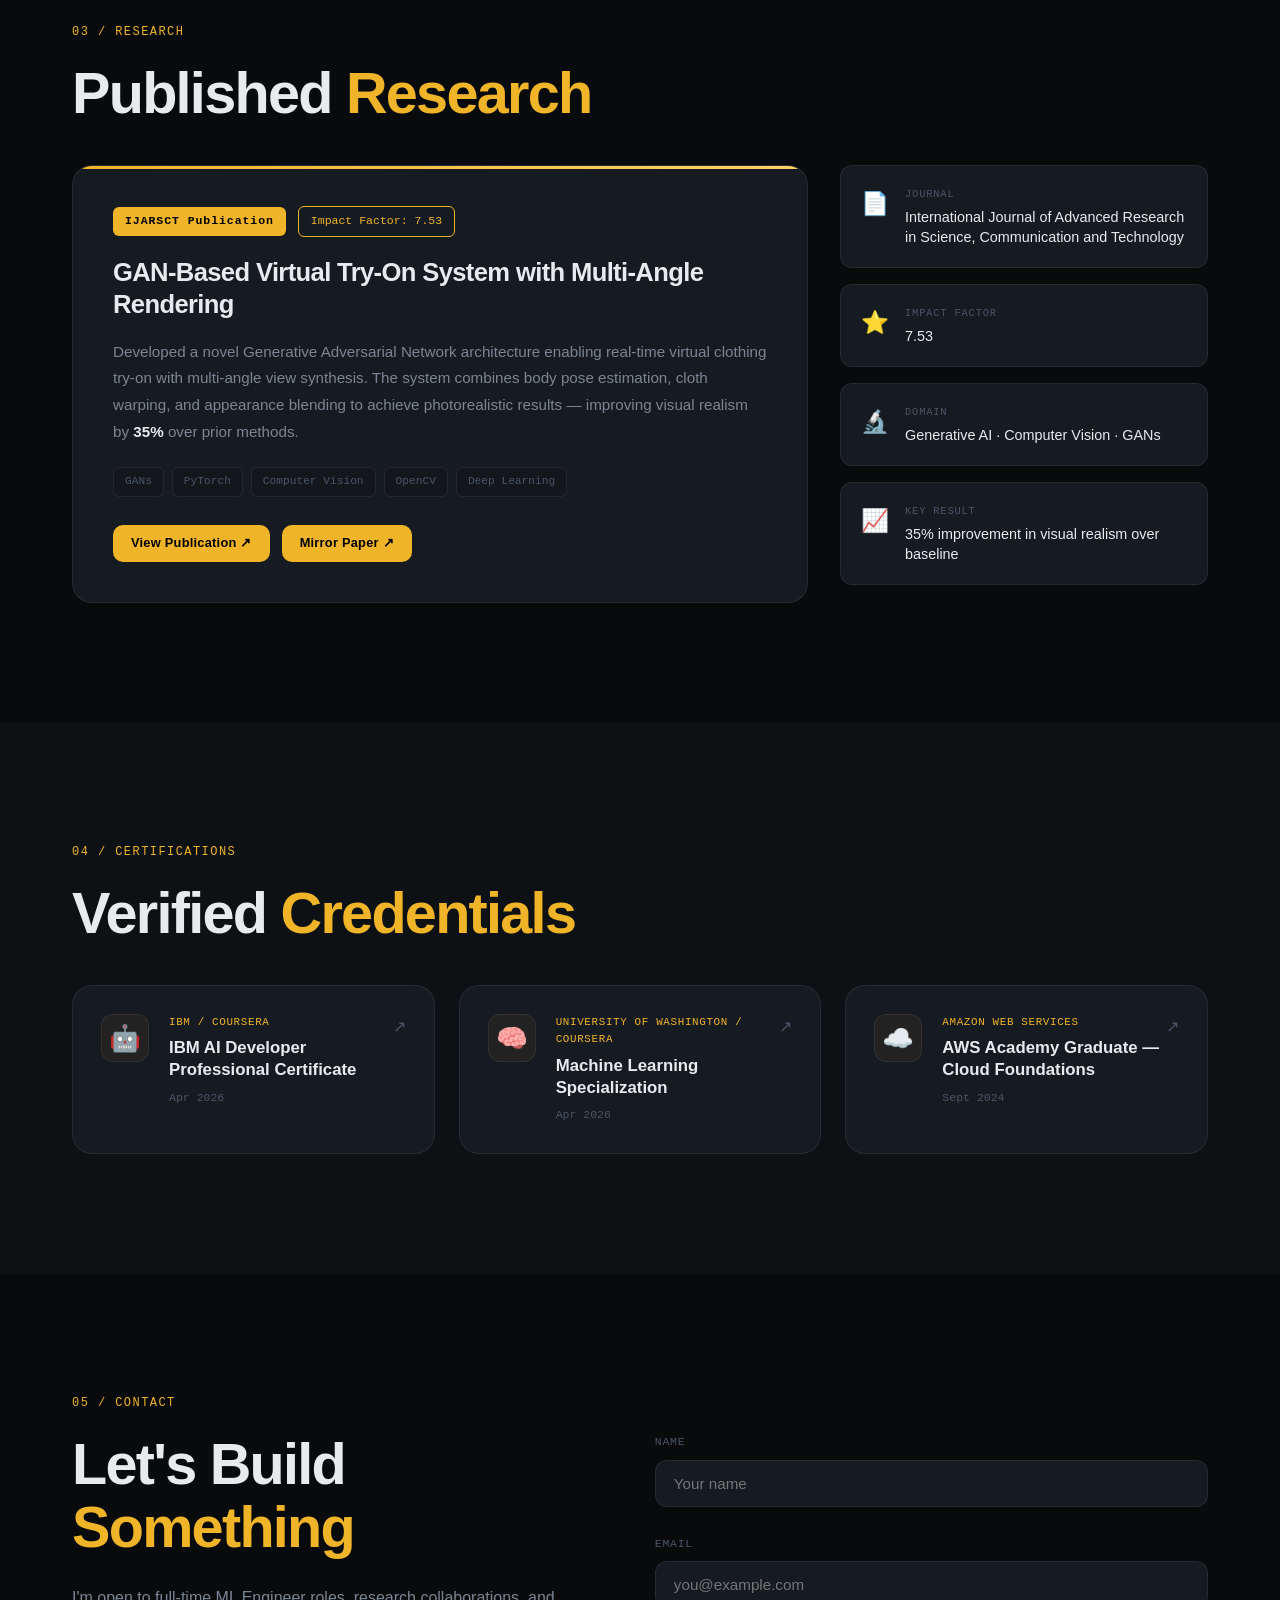
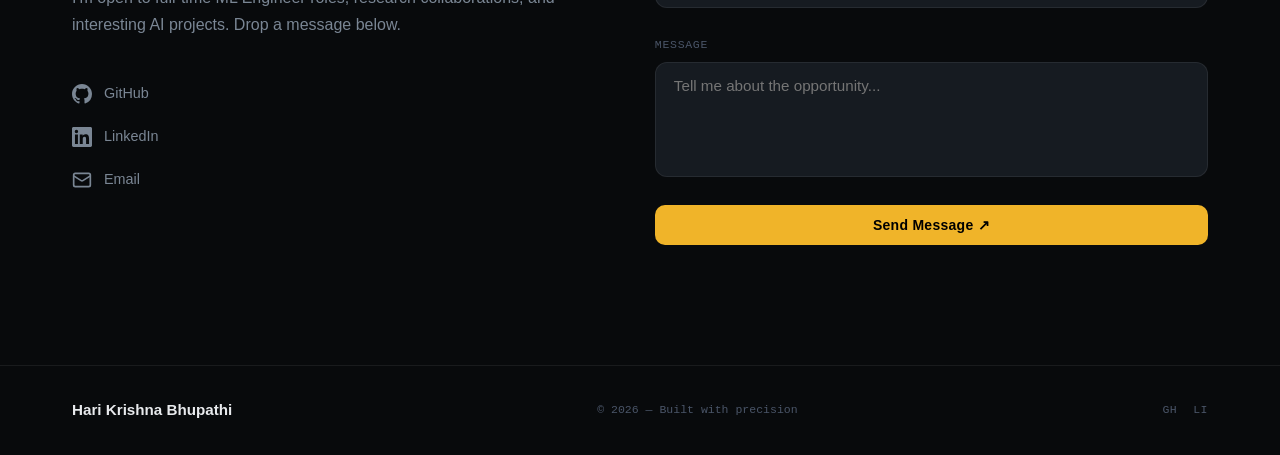
==== commit 46c30e47: "Update index.html" ====
--- a/index.html
+++ b/index.html
@@ -7,7 +7,7 @@
   <link rel="preconnect" href="https://fonts.googleapis.com" />
   <link rel="preconnect" href="https://fonts.gstatic.com" crossorigin />
   <link href="https://fonts.googleapis.com/css2?family=Syne:wght@400;500;600;700;800&family=DM+Mono:wght@300;400;500&family=Instrument+Sans:wght@300;400;500;600&display=swap" rel="stylesheet" />
-  <link rel="stylesheet" href="style.css" />
+  <link rel="stylesheet" href="Style.css" />
 </head>
 <body>
 
@@ -286,6 +286,6 @@
     </div>
   </div>
 
-  <script src="script.js"></script>
+  <script src="Script.js"></script>
 </body>
 </html>
--- a/Style.css
+++ b/Style.css
@@ -0,0 +1,597 @@
+/* ============================================================
+   HKB PORTFOLIO — STYLE.CSS
+   Design: Monochromatic dark, editorial, typographic-forward
+   Accent: Electric amber / gold
+   Fonts: Syne (display) + Instrument Sans (body) + DM Mono (code)
+   ============================================================ */
+
+/* ── RESET & VARIABLES ────────────────────────────────────── */
+*, *::before, *::after { box-sizing: border-box; margin: 0; padding: 0; }
+
+:root {
+  --bg: #080a0c;
+  --bg2: #0e1114;
+  --bg3: #13171c;
+  --surface: #161b21;
+  --surface2: #1c232b;
+  --border: rgba(255,255,255,0.07);
+  --border-hover: rgba(255,255,255,0.16);
+  --text: #e8eaed;
+  --text-muted: #7a8694;
+  --text-dim: #4a5568;
+  --accent: #f0b429;
+  --accent2: #ffd166;
+  --accent-glow: rgba(240,180,41,0.15);
+  --accent-glow2: rgba(240,180,41,0.05);
+  --red: #ff6b6b;
+  --green: #51cf66;
+  --font-display: 'Syne', sans-serif;
+  --font-body: 'Instrument Sans', sans-serif;
+  --font-mono: 'DM Mono', monospace;
+  --radius: 12px;
+  --radius-lg: 20px;
+  --shadow: 0 4px 24px rgba(0,0,0,0.4);
+  --shadow-lg: 0 8px 48px rgba(0,0,0,0.6);
+  --transition: all 0.3s cubic-bezier(0.4,0,0.2,1);
+  --nav-h: 70px;
+}
+
+[data-theme="light"] {
+  --bg: #f5f4f0;
+  --bg2: #eeede9;
+  --bg3: #e8e7e2;
+  --surface: #ffffff;
+  --surface2: #f0efe9;
+  --border: rgba(0,0,0,0.08);
+  --border-hover: rgba(0,0,0,0.18);
+  --text: #111418;
+  --text-muted: #5a6270;
+  --text-dim: #9aa0ac;
+  --accent: #c98a00;
+  --accent2: #e6a200;
+  --accent-glow: rgba(201,138,0,0.12);
+  --accent-glow2: rgba(201,138,0,0.04);
+  --shadow: 0 4px 24px rgba(0,0,0,0.10);
+  --shadow-lg: 0 8px 48px rgba(0,0,0,0.18);
+}
+
+html { scroll-behavior: smooth; font-size: 16px; }
+
+body {
+  font-family: var(--font-body);
+  background: var(--bg);
+  color: var(--text);
+  line-height: 1.6;
+  overflow-x: hidden;
+  cursor: none;
+  transition: background 0.4s, color 0.4s;
+}
+
+/* ── CUSTOM CURSOR ───────────────────────────────────────── */
+.cursor-dot {
+  position: fixed; top: 0; left: 0; width: 6px; height: 6px;
+  background: var(--accent); border-radius: 50%; pointer-events: none;
+  z-index: 10000; transform: translate(-50%,-50%);
+  transition: width 0.2s, height 0.2s, opacity 0.2s;
+}
+.cursor-ring {
+  position: fixed; top: 0; left: 0; width: 32px; height: 32px;
+  border: 1.5px solid var(--accent); border-radius: 50%; pointer-events: none;
+  z-index: 9999; transform: translate(-50%,-50%);
+  transition: transform 0.12s ease, width 0.3s, height 0.3s, border-color 0.3s;
+  opacity: 0.6;
+}
+.cursor-ring.hover { width: 48px; height: 48px; opacity: 1; border-color: var(--accent2); }
+.cursor-dot.hover { width: 4px; height: 4px; }
+
+@media (hover: none) { .cursor-dot, .cursor-ring { display: none; } body { cursor: auto; } }
+
+/* ── LOADER ──────────────────────────────────────────────── */
+#loader {
+  position: fixed; inset: 0; z-index: 99999;
+  background: var(--bg); display: flex; align-items: center; justify-content: center;
+  transition: opacity 0.6s ease, visibility 0.6s ease;
+}
+#loader.hidden { opacity: 0; visibility: hidden; }
+.loader-inner { text-align: center; }
+.loader-bar {
+  width: 120px; height: 2px; background: var(--border); border-radius: 99px;
+  position: relative; margin: 0 auto 20px;
+  overflow: hidden;
+}
+.loader-bar::after {
+  content: ''; position: absolute; top: 0; left: -100%;
+  width: 100%; height: 100%; background: var(--accent);
+  animation: loaderSlide 1.2s ease forwards;
+}
+@keyframes loaderSlide { to { left: 0; } }
+.loader-text {
+  font-family: var(--font-display); font-size: 1.1rem;
+  font-weight: 700; letter-spacing: 0.3em; color: var(--text-muted);
+}
+
+/* ── NAV ─────────────────────────────────────────────────── */
+#navbar {
+  position: fixed; top: 0; left: 0; right: 0; z-index: 1000;
+  height: var(--nav-h); transition: var(--transition);
+}
+#navbar.scrolled {
+  background: rgba(8,10,12,0.85);
+  backdrop-filter: blur(16px);
+  border-bottom: 1px solid var(--border);
+}
+[data-theme="light"] #navbar.scrolled {
+  background: rgba(245,244,240,0.85);
+}
+.nav-inner {
+  max-width: 1200px; margin: 0 auto; padding: 0 32px;
+  height: 100%; display: flex; align-items: center; gap: 32px;
+}
+.nav-logo {
+  font-family: var(--font-display); font-size: 1.3rem; font-weight: 800;
+  color: var(--text); text-decoration: none; letter-spacing: -0.02em; margin-right: auto;
+}
+.nav-logo span { color: var(--accent); }
+.nav-links { display: flex; gap: 4px; list-style: none; }
+.nav-link {
+  font-size: 0.875rem; font-weight: 500; color: var(--text-muted);
+  text-decoration: none; padding: 8px 14px; border-radius: 8px;
+  transition: var(--transition); letter-spacing: 0.01em;
+}
+.nav-link:hover, .nav-link.active { color: var(--text); background: var(--surface2); }
+.nav-actions { display: flex; align-items: center; gap: 12px; }
+#theme-toggle {
+  background: var(--surface); border: 1px solid var(--border);
+  border-radius: 8px; padding: 8px 10px; cursor: none;
+  color: var(--text-muted); font-size: 1rem;
+  transition: var(--transition);
+}
+#theme-toggle:hover { color: var(--accent); border-color: var(--accent); }
+.btn-resume {
+  font-size: 0.8rem; font-weight: 600; letter-spacing: 0.04em;
+  padding: 8px 18px; border-radius: 8px;
+  background: var(--accent); color: #000;
+  text-decoration: none; transition: var(--transition);
+}
+.btn-resume:hover { background: var(--accent2); transform: translateY(-1px); }
+.nav-hamburger {
+  display: none; flex-direction: column; gap: 5px;
+  background: none; border: none; cursor: none; padding: 4px;
+}
+.nav-hamburger span {
+  display: block; width: 22px; height: 1.5px;
+  background: var(--text); border-radius: 2px; transition: var(--transition);
+}
+.nav-mobile {
+  display: none; flex-direction: column; gap: 0;
+  padding: 12px 24px 20px;
+  background: rgba(8,10,12,0.96);
+  backdrop-filter: blur(16px);
+  border-bottom: 1px solid var(--border);
+}
+.nav-mobile.open { display: flex; }
+.nav-link-m {
+  font-size: 1rem; color: var(--text-muted); text-decoration: none;
+  padding: 12px 0; border-bottom: 1px solid var(--border);
+  transition: var(--transition);
+}
+.nav-link-m.accent { color: var(--accent); border-bottom: none; margin-top: 8px; }
+.nav-link-m:hover { color: var(--text); }
+
+@media (max-width: 768px) {
+  .nav-links, .nav-actions { display: none; }
+  .nav-hamburger { display: flex; }
+}
+
+/* ── SHARED / UTILS ──────────────────────────────────────── */
+.container { max-width: 1200px; margin: 0 auto; padding: 0 32px; }
+.section-label {
+  font-family: var(--font-mono); font-size: 0.75rem;
+  color: var(--accent); letter-spacing: 0.12em; text-transform: uppercase;
+  margin-bottom: 20px;
+}
+.section-title {
+  font-family: var(--font-display); font-size: clamp(2.2rem, 5vw, 3.6rem);
+  font-weight: 800; line-height: 1.1; letter-spacing: -0.03em;
+  color: var(--text); margin-bottom: 40px;
+}
+.section-title em { color: var(--accent); font-style: normal; }
+
+/* reveal animation */
+.reveal { opacity: 0; transform: translateY(28px); transition: opacity 0.7s ease, transform 0.7s ease; }
+.reveal.visible { opacity: 1; transform: translateY(0); }
+
+/* buttons */
+.btn-primary {
+  display: inline-block; font-family: var(--font-body);
+  font-size: 0.875rem; font-weight: 600; letter-spacing: 0.02em;
+  padding: 12px 28px; border-radius: 10px;
+  background: var(--accent); color: #000;
+  text-decoration: none; transition: var(--transition); border: none; cursor: none;
+}
+.btn-primary:hover { background: var(--accent2); transform: translateY(-2px); box-shadow: 0 8px 24px var(--accent-glow); }
+.btn-primary.sm { padding: 8px 18px; font-size: 0.8rem; }
+.btn-primary.full { width: 100%; text-align: center; }
+.btn-ghost {
+  display: inline-block; font-family: var(--font-body);
+  font-size: 0.875rem; font-weight: 600; letter-spacing: 0.02em;
+  padding: 12px 28px; border-radius: 10px;
+  border: 1px solid var(--border); color: var(--text);
+  text-decoration: none; transition: var(--transition); background: none; cursor: none;
+}
+.btn-ghost:hover { border-color: var(--accent); color: var(--accent); transform: translateY(-2px); }
+.btn-ghost.sm { padding: 8px 18px; font-size: 0.8rem; }
+
+/* ── HERO ─────────────────────────────────────────────────── */
+#hero {
+  min-height: 100vh; padding-top: var(--nav-h);
+  display: flex; align-items: center;
+  position: relative; overflow: hidden;
+}
+.hero-bg-grid {
+  position: absolute; inset: 0;
+  background-image:
+    linear-gradient(var(--border) 1px, transparent 1px),
+    linear-gradient(90deg, var(--border) 1px, transparent 1px);
+  background-size: 60px 60px;
+  mask-image: radial-gradient(ellipse 80% 80% at 50% 50%, black, transparent);
+  opacity: 0.5;
+}
+.hero-orb {
+  position: absolute; border-radius: 50%;
+  filter: blur(80px); pointer-events: none;
+}
+.orb1 {
+  width: 500px; height: 500px;
+  background: radial-gradient(circle, rgba(240,180,41,0.12), transparent 70%);
+  top: -100px; right: -100px;
+}
+.orb2 {
+  width: 400px; height: 400px;
+  background: radial-gradient(circle, rgba(81,207,102,0.06), transparent 70%);
+  bottom: 0; left: -100px;
+}
+.hero-inner {
+  position: relative; z-index: 2;
+  max-width: 1200px; margin: 0 auto; padding: 80px 32px;
+}
+.hero-badge {
+  display: inline-flex; align-items: center; gap: 8px;
+  font-family: var(--font-mono); font-size: 0.75rem;
+  color: var(--text-muted); letter-spacing: 0.06em;
+  background: var(--surface); border: 1px solid var(--border);
+  padding: 6px 14px; border-radius: 99px; margin-bottom: 32px;
+}
+.badge-dot {
+  width: 7px; height: 7px; border-radius: 50%;
+  background: var(--green); box-shadow: 0 0 8px var(--green);
+  animation: pulse 2s infinite;
+}
+@keyframes pulse { 0%,100%{opacity:1;} 50%{opacity:0.4;} }
+.hero-name {
+  font-family: var(--font-display); font-size: clamp(3.5rem, 9vw, 7.5rem);
+  font-weight: 800; line-height: 0.95; letter-spacing: -0.04em;
+  color: var(--text); margin-bottom: 28px;
+}
+.hero-name em { color: var(--accent); font-style: normal; }
+.hero-role {
+  font-family: var(--font-mono); font-size: clamp(1rem, 2.5vw, 1.4rem);
+  color: var(--text-muted); margin-bottom: 28px;
+  display: flex; align-items: center; gap: 12px;
+}
+.role-prefix { color: var(--accent); }
+.cursor-blink { animation: blink 1s step-end infinite; color: var(--accent); }
+@keyframes blink { 0%,100%{opacity:1;} 50%{opacity:0;} }
+.hero-summary {
+  max-width: 580px; color: var(--text-muted); font-size: 1.05rem;
+  line-height: 1.7; margin-bottom: 36px;
+}
+.hero-summary strong { color: var(--text); }
+.hero-cta { display: flex; gap: 16px; margin-bottom: 64px; flex-wrap: wrap; }
+.hero-stats {
+  display: flex; gap: 32px; flex-wrap: wrap; align-items: center;
+  padding-top: 40px; border-top: 1px solid var(--border);
+}
+.stat { text-align: left; }
+.stat-num {
+  font-family: var(--font-display); font-size: 2.4rem;
+  font-weight: 800; color: var(--accent); line-height: 1;
+}
+.stat span { font-size: 1.6rem; color: var(--accent); }
+.stat p { font-size: 0.75rem; color: var(--text-dim); font-family: var(--font-mono); margin-top: 4px; letter-spacing: 0.04em; }
+.stat-divider { width: 1px; height: 48px; background: var(--border); }
+.hero-scroll-hint {
+  position: absolute; bottom: 40px; right: 40px;
+  display: flex; flex-direction: column; align-items: center; gap: 12px;
+  font-family: var(--font-mono); font-size: 0.65rem; letter-spacing: 0.12em;
+  text-transform: uppercase; color: var(--text-dim);
+  writing-mode: vertical-rl;
+}
+.scroll-line {
+  width: 1px; height: 60px; background: linear-gradient(to bottom, var(--accent), transparent);
+  animation: scrollLine 2s ease infinite;
+}
+@keyframes scrollLine { 0%{transform:scaleY(0);transform-origin:top;} 50%{transform:scaleY(1);transform-origin:top;} 51%{transform:scaleY(1);transform-origin:bottom;} 100%{transform:scaleY(0);transform-origin:bottom;} }
+
+/* ── ABOUT ───────────────────────────────────────────────── */
+#about { padding: 120px 0; }
+.about-grid {
+  display: grid; grid-template-columns: 1fr 1fr; gap: 80px; align-items: start;
+}
+.about-bio { color: var(--text-muted); font-size: 1rem; line-height: 1.8; margin-bottom: 20px; }
+.about-bio strong { color: var(--text); }
+.about-links { display: flex; gap: 12px; margin-top: 32px; flex-wrap: wrap; }
+.social-chip {
+  font-family: var(--font-mono); font-size: 0.75rem; letter-spacing: 0.06em;
+  padding: 8px 16px; border: 1px solid var(--border); border-radius: 8px;
+  color: var(--text-muted); text-decoration: none; transition: var(--transition);
+}
+.social-chip:hover { border-color: var(--accent); color: var(--accent); }
+.skills-heading {
+  font-family: var(--font-mono); font-size: 0.7rem;
+  color: var(--text-dim); letter-spacing: 0.1em; text-transform: uppercase;
+  margin-bottom: 20px;
+}
+.skills-grid { display: flex; flex-wrap: wrap; gap: 10px; }
+.skill-tag {
+  font-family: var(--font-mono); font-size: 0.78rem;
+  padding: 8px 14px; border-radius: 8px;
+  background: var(--surface); border: 1px solid var(--border);
+  color: var(--text-muted); transition: var(--transition);
+  cursor: default;
+}
+.skill-tag:hover { border-color: var(--accent); color: var(--accent); background: var(--accent-glow2); }
+
+/* ── PROJECTS ────────────────────────────────────────────── */
+#projects { padding: 120px 0; background: var(--bg2); }
+.filter-bar { display: flex; gap: 8px; margin-bottom: 48px; flex-wrap: wrap; }
+.filter-btn {
+  font-family: var(--font-mono); font-size: 0.75rem; letter-spacing: 0.06em;
+  padding: 8px 18px; border-radius: 8px;
+  border: 1px solid var(--border); background: none;
+  color: var(--text-muted); cursor: none; transition: var(--transition);
+}
+.filter-btn.active, .filter-btn:hover { border-color: var(--accent); color: var(--accent); background: var(--accent-glow2); }
+.projects-grid {
+  display: grid; grid-template-columns: repeat(auto-fill, minmax(320px, 1fr)); gap: 24px;
+}
+.project-card {
+  background: var(--surface); border: 1px solid var(--border);
+  border-radius: var(--radius-lg); padding: 28px;
+  transition: var(--transition); cursor: none;
+  display: flex; flex-direction: column;
+  position: relative; overflow: hidden;
+}
+.project-card::before {
+  content: ''; position: absolute; top: 0; left: 0; right: 0; height: 2px;
+  background: linear-gradient(90deg, transparent, var(--accent), transparent);
+  opacity: 0; transition: var(--transition);
+}
+.project-card:hover { border-color: var(--border-hover); transform: translateY(-4px); box-shadow: var(--shadow-lg); }
+.project-card:hover::before { opacity: 1; }
+.project-card.hidden { display: none; }
+.project-top { display: flex; justify-content: space-between; align-items: flex-start; margin-bottom: 16px; }
+.project-num { font-family: var(--font-mono); font-size: 0.7rem; color: var(--text-dim); }
+.project-category {
+  font-family: var(--font-mono); font-size: 0.65rem; letter-spacing: 0.08em;
+  padding: 4px 10px; border-radius: 6px;
+  border: 1px solid var(--border); color: var(--text-dim);
+}
+.project-title {
+  font-family: var(--font-display); font-size: 1.35rem; font-weight: 700;
+  letter-spacing: -0.02em; color: var(--text); margin-bottom: 10px;
+}
+.project-desc { color: var(--text-muted); font-size: 0.9rem; line-height: 1.65; margin-bottom: 16px; flex-grow: 1; }
+.project-metrics { display: flex; gap: 16px; margin-bottom: 20px; flex-wrap: wrap; }
+.metric {
+  font-family: var(--font-mono); font-size: 0.75rem;
+  color: var(--accent); display: flex; align-items: center; gap: 4px;
+}
+.project-stack { display: flex; flex-wrap: wrap; gap: 6px; margin-bottom: 20px; }
+.stack-tag {
+  font-family: var(--font-mono); font-size: 0.68rem;
+  padding: 4px 8px; border-radius: 5px;
+  background: var(--bg3); color: var(--text-dim); border: 1px solid var(--border);
+}
+.project-actions { display: flex; gap: 10px; flex-wrap: wrap; }
+.btn-demo {
+  font-size: 0.78rem; font-weight: 600; padding: 8px 16px; border-radius: 8px;
+  background: var(--accent); color: #000; text-decoration: none; transition: var(--transition);
+  display: inline-flex; align-items: center; gap: 6px;
+}
+.btn-demo:hover { background: var(--accent2); transform: translateY(-1px); }
+.btn-details {
+  font-size: 0.78rem; font-weight: 600; padding: 8px 16px; border-radius: 8px;
+  border: 1px solid var(--border); color: var(--text-muted); background: none;
+  cursor: none; transition: var(--transition);
+}
+.btn-details:hover { border-color: var(--accent); color: var(--accent); }
+
+/* ── RESEARCH ────────────────────────────────────────────── */
+#research { padding: 120px 0; }
+.research-grid { display: grid; grid-template-columns: 2fr 1fr; gap: 32px; align-items: start; }
+.research-card {
+  background: var(--surface); border: 1px solid var(--border);
+  border-radius: var(--radius-lg); padding: 40px;
+  position: relative; overflow: hidden;
+}
+.research-card::after {
+  content: ''; position: absolute; top: 0; left: 0; right: 0; height: 3px;
+  background: linear-gradient(90deg, var(--accent), var(--accent2));
+}
+.research-card-top { display: flex; gap: 12px; align-items: center; flex-wrap: wrap; margin-bottom: 20px; }
+.research-badge {
+  font-family: var(--font-mono); font-size: 0.72rem; letter-spacing: 0.08em;
+  padding: 5px 12px; border-radius: 6px;
+  background: var(--accent); color: #000; font-weight: 600;
+}
+.research-impact {
+  font-family: var(--font-mono); font-size: 0.72rem; color: var(--accent);
+  border: 1px solid var(--accent); padding: 5px 12px; border-radius: 6px;
+}
+.research-title {
+  font-family: var(--font-display); font-size: 1.6rem; font-weight: 700;
+  letter-spacing: -0.025em; color: var(--text); line-height: 1.25; margin-bottom: 18px;
+}
+.research-abstract { color: var(--text-muted); font-size: 0.95rem; line-height: 1.75; margin-bottom: 22px; }
+.research-abstract strong { color: var(--text); }
+.research-tags { display: flex; flex-wrap: wrap; gap: 8px; margin-bottom: 28px; }
+.research-tags span {
+  font-family: var(--font-mono); font-size: 0.7rem;
+  padding: 5px 11px; border-radius: 6px;
+  background: var(--bg3); border: 1px solid var(--border); color: var(--text-dim);
+}
+.research-actions { display: flex; gap: 12px; flex-wrap: wrap; }
+.research-side { display: flex; flex-direction: column; gap: 16px; }
+.research-highlight {
+  background: var(--surface); border: 1px solid var(--border);
+  border-radius: var(--radius); padding: 20px;
+  display: flex; gap: 16px; align-items: flex-start;
+  transition: var(--transition);
+}
+.research-highlight:hover { border-color: var(--border-hover); }
+.rh-icon { font-size: 1.4rem; }
+.rh-label { font-family: var(--font-mono); font-size: 0.65rem; color: var(--text-dim); letter-spacing: 0.08em; text-transform: uppercase; margin-bottom: 4px; }
+.rh-val { font-size: 0.9rem; color: var(--text); font-weight: 500; line-height: 1.4; }
+
+/* ── CERTIFICATIONS ──────────────────────────────────────── */
+#certifications { padding: 120px 0; background: var(--bg2); }
+.certs-grid { display: grid; grid-template-columns: repeat(auto-fill, minmax(300px, 1fr)); gap: 24px; }
+.cert-card {
+  background: var(--surface); border: 1px solid var(--border);
+  border-radius: var(--radius-lg); padding: 28px;
+  text-decoration: none; display: flex; gap: 20px; align-items: flex-start;
+  transition: var(--transition); cursor: none; position: relative; overflow: hidden;
+}
+.cert-card:hover { border-color: var(--border-hover); transform: translateY(-4px); box-shadow: var(--shadow-lg); }
+.cert-icon {
+  width: 48px; height: 48px; border-radius: 12px;
+  display: flex; align-items: center; justify-content: center;
+  font-size: 1.6rem; flex-shrink: 0;
+  background: var(--accent-glow2); border: 1px solid var(--border);
+}
+.cert-body { flex: 1; }
+.cert-issuer { font-family: var(--font-mono); font-size: 0.68rem; color: var(--accent); letter-spacing: 0.06em; text-transform: uppercase; margin-bottom: 6px; }
+.cert-title { font-family: var(--font-display); font-size: 1.05rem; font-weight: 700; color: var(--text); line-height: 1.3; margin-bottom: 8px; }
+.cert-date { font-family: var(--font-mono); font-size: 0.72rem; color: var(--text-dim); }
+.cert-arrow {
+  position: absolute; top: 28px; right: 28px;
+  color: var(--text-dim); font-size: 1rem; transition: var(--transition);
+}
+.cert-card:hover .cert-arrow { color: var(--accent); transform: translate(3px, -3px); }
+
+/* ── CONTACT ─────────────────────────────────────────────── */
+#contact { padding: 120px 0; }
+.contact-grid { display: grid; grid-template-columns: 1fr 1.1fr; gap: 80px; align-items: start; }
+.contact-sub { color: var(--text-muted); font-size: 1rem; line-height: 1.7; margin-bottom: 40px; margin-top: -16px; }
+.contact-social { display: flex; flex-direction: column; gap: 12px; }
+.social-link {
+  display: inline-flex; align-items: center; gap: 12px;
+  color: var(--text-muted); text-decoration: none; font-size: 0.9rem;
+  font-weight: 500; transition: var(--transition); padding: 4px 0;
+}
+.social-link:hover { color: var(--accent); }
+.contact-form { display: flex; flex-direction: column; gap: 20px; }
+.form-group { display: flex; flex-direction: column; gap: 8px; }
+.form-group label { font-family: var(--font-mono); font-size: 0.72rem; color: var(--text-dim); letter-spacing: 0.06em; text-transform: uppercase; }
+.form-group input, .form-group textarea {
+  background: var(--surface); border: 1px solid var(--border);
+  border-radius: var(--radius); padding: 14px 18px;
+  color: var(--text); font-family: var(--font-body); font-size: 0.95rem;
+  transition: var(--transition); resize: none; outline: none;
+}
+.form-group input:focus, .form-group textarea:focus { border-color: var(--accent); box-shadow: 0 0 0 3px var(--accent-glow); }
+.form-group input.error, .form-group textarea.error { border-color: var(--red); }
+.form-error { font-family: var(--font-mono); font-size: 0.7rem; color: var(--red); }
+.form-success {
+  display: none; text-align: center; padding: 12px; border-radius: var(--radius);
+  background: rgba(81,207,102,0.1); border: 1px solid rgba(81,207,102,0.3);
+  color: var(--green); font-size: 0.875rem;
+}
+.form-success.show { display: block; }
+
+/* ── FOOTER ──────────────────────────────────────────────── */
+footer {
+  padding: 32px 0; border-top: 1px solid var(--border);
+  background: var(--bg);
+}
+.footer-inner {
+  display: flex; align-items: center; justify-content: space-between; gap: 16px; flex-wrap: wrap;
+}
+.footer-name { font-family: var(--font-display); font-weight: 700; font-size: 0.95rem; }
+.footer-copy { font-family: var(--font-mono); font-size: 0.72rem; color: var(--text-dim); }
+.footer-links { display: flex; gap: 16px; }
+.footer-links a { font-family: var(--font-mono); font-size: 0.72rem; color: var(--text-dim); text-decoration: none; letter-spacing: 0.04em; transition: var(--transition); }
+.footer-links a:hover { color: var(--accent); }
+
+/* ── MODAL ───────────────────────────────────────────────── */
+.modal-overlay {
+  position: fixed; inset: 0; z-index: 5000;
+  background: rgba(0,0,0,0.8); backdrop-filter: blur(8px);
+  display: flex; align-items: center; justify-content: center; padding: 24px;
+  opacity: 0; visibility: hidden; transition: var(--transition);
+}
+.modal-overlay.open { opacity: 1; visibility: visible; }
+.modal {
+  background: var(--surface); border: 1px solid var(--border);
+  border-radius: var(--radius-lg); max-width: 680px; width: 100%;
+  max-height: 90vh; overflow-y: auto; padding: 40px;
+  position: relative; transform: translateY(24px) scale(0.97);
+  transition: var(--transition);
+}
+.modal-overlay.open .modal { transform: translateY(0) scale(1); }
+.modal-close {
+  position: absolute; top: 20px; right: 20px;
+  background: var(--surface2); border: 1px solid var(--border);
+  color: var(--text-muted); width: 36px; height: 36px;
+  border-radius: 50%; cursor: none; font-size: 0.85rem;
+  display: flex; align-items: center; justify-content: center;
+  transition: var(--transition);
+}
+.modal-close:hover { color: var(--accent); border-color: var(--accent); }
+.modal-title {
+  font-family: var(--font-display); font-size: 1.7rem; font-weight: 700;
+  letter-spacing: -0.025em; color: var(--text); margin-bottom: 8px;
+}
+.modal-category { font-family: var(--font-mono); font-size: 0.72rem; color: var(--accent); letter-spacing: 0.06em; margin-bottom: 20px; }
+.modal-section-label { font-family: var(--font-mono); font-size: 0.68rem; color: var(--text-dim); letter-spacing: 0.08em; text-transform: uppercase; margin: 20px 0 8px; }
+.modal-desc { color: var(--text-muted); font-size: 0.95rem; line-height: 1.75; }
+.modal-bullets { list-style: none; }
+.modal-bullets li { color: var(--text-muted); font-size: 0.9rem; padding: 6px 0; border-bottom: 1px solid var(--border); display: flex; align-items: flex-start; gap: 8px; }
+.modal-bullets li::before { content: '→'; color: var(--accent); flex-shrink: 0; font-family: var(--font-mono); }
+.modal-stack { display: flex; flex-wrap: wrap; gap: 8px; margin-top: 8px; }
+.modal-stack span { font-family: var(--font-mono); font-size: 0.72rem; padding: 5px 10px; border-radius: 6px; background: var(--bg3); border: 1px solid var(--border); color: var(--text-dim); }
+.modal-link {
+  display: inline-flex; align-items: center; gap: 6px; margin-top: 24px;
+  font-size: 0.875rem; font-weight: 600; padding: 12px 24px;
+  border-radius: 10px; background: var(--accent); color: #000;
+  text-decoration: none; transition: var(--transition);
+}
+.modal-link:hover { background: var(--accent2); }
+
+/* ── RESPONSIVE ──────────────────────────────────────────── */
+@media (max-width: 900px) {
+  .about-grid { grid-template-columns: 1fr; gap: 48px; }
+  .research-grid { grid-template-columns: 1fr; }
+  .contact-grid { grid-template-columns: 1fr; gap: 48px; }
+  .hero-stats { gap: 20px; }
+  .stat-divider { display: none; }
+}
+@media (max-width: 600px) {
+  .container { padding: 0 20px; }
+  .hero-inner { padding: 60px 20px; }
+  .hero-scroll-hint { display: none; }
+  #projects, #about, #research, #certifications, #contact { padding: 80px 0; }
+  .projects-grid { grid-template-columns: 1fr; }
+  .certs-grid { grid-template-columns: 1fr; }
+  .modal { padding: 28px 20px; }
+  .research-card { padding: 24px; }
+  .hero-cta { flex-direction: column; }
+  .hero-cta a { text-align: center; }
+}
+
+/* scrollbar */
+::-webkit-scrollbar { width: 4px; }
+::-webkit-scrollbar-track { background: transparent; }
+::-webkit-scrollbar-thumb { background: var(--border-hover); border-radius: 2px; }
+::-webkit-scrollbar-thumb:hover { background: var(--accent); }
